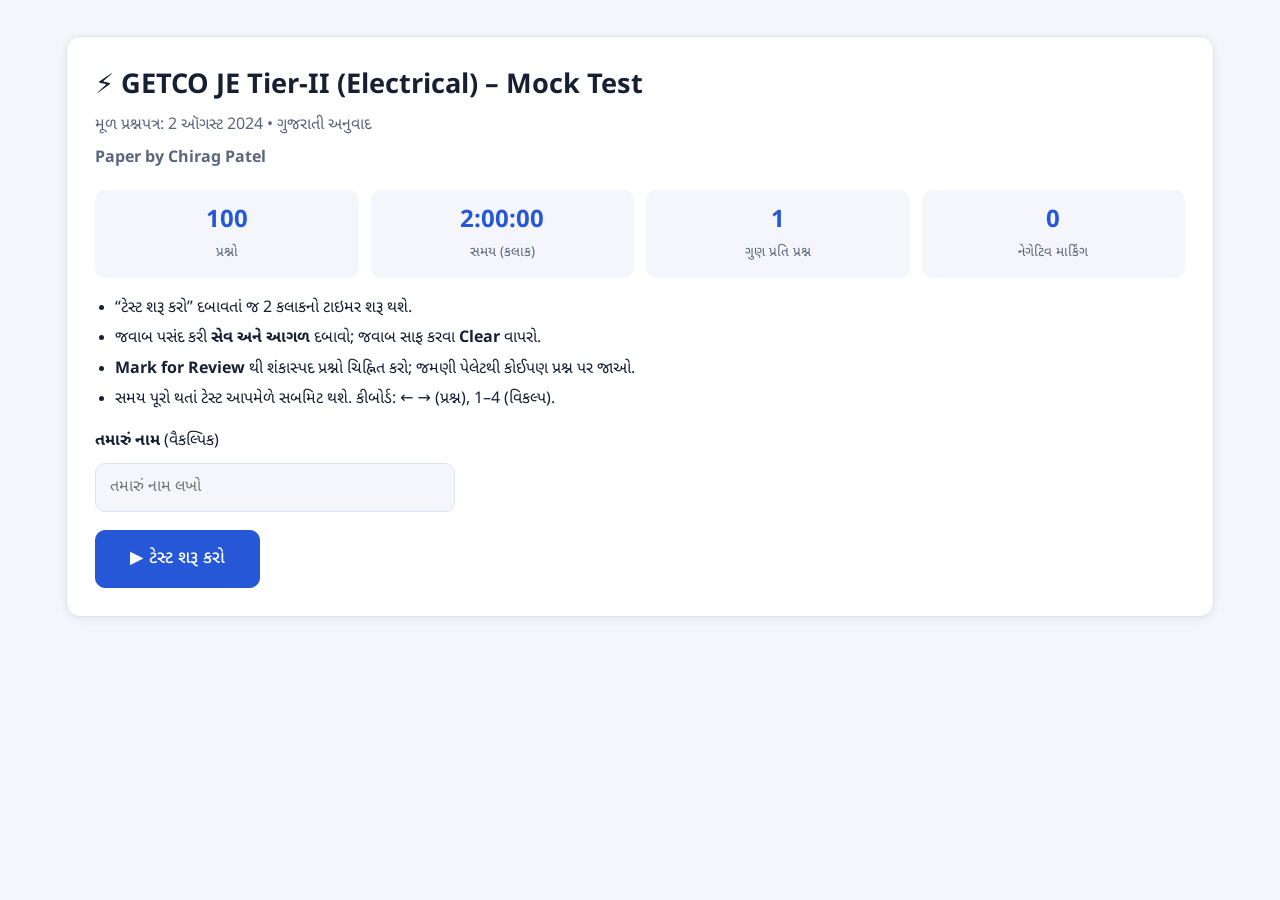
==== index.html @ 786a9b15 "Rename Index.html to index.html" ====
<!DOCTYPE html>
<html lang="gu"><head><meta charset="utf-8">
<meta name="viewport" content="width=device-width, initial-scale=1, viewport-fit=cover">
<title>GETCO JE Tier-II Electrical – Mock Test</title>
<link href="https://fonts.googleapis.com/css2?family=Noto+Sans+Gujarati:wght@400;500;700&display=swap" rel="stylesheet">
<style>
:root{color-scheme:light;--bg:#f4f6fb;--card:#fff;--tx:#172033;--mut:#5b667c;--bd:#dde3ef;--pri:#2557d6;--priT:#fff;--ok:#12805c;--okB:#dff5ec;--bad:#c62f3a;--badB:#fde6e8;--warn:#b26a00;--warnB:#fff1d6;--rev:#7c3aed;--revB:#efe6fd;--sh:0 2px 10px rgba(20,30,60,.07);box-sizing:border-box;padding-top:env(safe-area-inset-top,0px);padding-bottom:env(safe-area-inset-bottom,0px)}
*{box-sizing:border-box}html{scroll-padding-top:env(safe-area-inset-top,0px)}
body{margin:0;background:var(--bg);color:var(--tx);font-family:'Noto Sans Gujarati',system-ui,-apple-system,'Segoe UI',sans-serif;line-height:1.6}
button{font:inherit;cursor:pointer}
.hide{display:none!important}
.wrap{max-width:1180px;margin:0 auto;padding:16px}
.card{background:var(--card);border:1px solid var(--bd);border-radius:14px;box-shadow:var(--sh)}
.btn{border:1px solid var(--bd);background:var(--card);color:var(--tx);padding:10px 18px;border-radius:10px;font-weight:500;transition:.15s}
.btn:hover{border-color:var(--pri)}.btn:disabled{opacity:.45;cursor:not-allowed}
.btn.pri{background:var(--pri);color:var(--priT);border-color:var(--pri)}
.btn.rev{background:var(--revB);color:var(--rev);border-color:var(--rev)}
.btn.bad{color:var(--bad);border-color:var(--bad)}
.btn.big{padding:14px 34px;font-size:1.1rem}
/* start */
#start .card{padding:28px;margin-top:20px}
#start h1{margin:0 0 4px;font-size:1.7rem}.sub{color:var(--mut);margin:0 0 18px}
.stats{display:grid;grid-template-columns:repeat(auto-fit,minmax(130px,1fr));gap:12px;margin:18px 0}
.stat{background:var(--bg);border-radius:10px;padding:12px;text-align:center}.stat b{display:block;font-size:1.5rem;color:var(--pri)}.stat span{color:var(--mut);font-size:.85rem}
#start ul{padding-left:20px;color:var(--tx)}#start li{margin:5px 0}
input#nm{width:100%;max-width:360px;padding:11px 14px;border:1px solid var(--bd);border-radius:10px;background:var(--bg);color:var(--tx);font:inherit;margin:8px 0 18px}
/* test */
.top{position:sticky;top:env(safe-area-inset-top,0px);z-index:5;background:var(--card);border-bottom:1px solid var(--bd);display:flex;align-items:center;justify-content:space-between;gap:10px;padding:10px 16px;flex-wrap:wrap}
.top h2{margin:0;font-size:1rem}
.timer{font-variant-numeric:tabular-nums;font-weight:700;font-size:1.3rem;padding:6px 16px;border-radius:10px;background:var(--okB);color:var(--ok)}
.timer.low{background:var(--warnB);color:var(--warn)}.timer.crit{background:var(--badB);color:var(--bad);animation:bl 1s infinite}
@keyframes bl{50%{opacity:.55}}
.layout{display:grid;grid-template-columns:1fr 310px;gap:16px;margin-top:16px}
@media(max-width:860px){.layout{grid-template-columns:1fr}}
.q{padding:22px}.qh{display:flex;justify-content:space-between;color:var(--mut);font-size:.9rem;margin-bottom:10px}
.qt{font-size:1.15rem;font-weight:500;margin:0 0 16px;white-space:pre-line}
.opt{display:flex;gap:12px;align-items:flex-start;width:100%;text-align:left;padding:13px 14px;margin:9px 0;border:1.5px solid var(--bd);border-radius:11px;background:var(--card);color:var(--tx)}
.opt:hover{border-color:var(--pri)}
.opt .k{flex:none;width:30px;height:30px;border-radius:50%;border:1.5px solid var(--bd);display:grid;place-items:center;font-weight:700;font-size:.9rem}
.opt.sel{border-color:var(--pri);background:color-mix(in srgb,var(--pri) 10%,var(--card))}.opt.sel .k{background:var(--pri);color:var(--priT);border-color:var(--pri)}
.opt.ok{border-color:var(--ok);background:var(--okB)}.opt.ok .k{background:var(--ok);color:var(--priT);border-color:var(--ok)}
.opt.no{border-color:var(--bad);background:var(--badB)}.opt.no .k{background:var(--bad);color:var(--priT);border-color:var(--bad)}
.acts{display:flex;flex-wrap:wrap;gap:10px;margin-top:18px;padding-top:16px;border-top:1px solid var(--bd)}.acts .sp{flex:1}
.pal{padding:16px;align-self:start;position:sticky;top:calc(70px + env(safe-area-inset-top,0px))}
.pal h3{margin:0 0 10px;font-size:1rem}
.grid{display:grid;grid-template-columns:repeat(5,1fr);gap:7px}
.n{aspect-ratio:1;border:1.5px solid var(--bd);border-radius:9px;background:var(--card);color:var(--tx);font-weight:600;font-size:.9rem;padding:0}
.n.ans{background:var(--ok);color:var(--priT);border-color:var(--ok)}.n.seen{background:var(--badB);border-color:var(--bad);color:var(--bad)}
.n.mk{background:var(--rev);color:var(--priT);border-color:var(--rev)}.n.cur{outline:3px solid var(--pri);outline-offset:1px}
.n.c{background:var(--ok);color:var(--priT);border-color:var(--ok)}.n.w{background:var(--bad);color:var(--priT);border-color:var(--bad)}.n.s{background:var(--bg);color:var(--mut)}
.leg{display:flex;flex-wrap:wrap;gap:8px 14px;margin:14px 0;font-size:.8rem;color:var(--mut)}.leg i{display:inline-block;width:12px;height:12px;border-radius:3px;margin-right:5px;vertical-align:-1px;border:1.5px solid var(--bd)}
/* modal */
.ov{position:fixed;inset:0;background:rgba(5,10,25,.6);display:grid;place-items:center;z-index:20;padding:16px}
.md{padding:24px;max-width:440px;width:100%}.md h3{margin:0 0 8px}.md .r{display:flex;justify-content:flex-end;gap:10px;margin-top:18px}
.sum{display:grid;grid-template-columns:1fr 1fr;gap:6px 12px;margin:12px 0}.sum span{color:var(--mut)}
/* result */
.hero{padding:26px;display:flex;gap:28px;align-items:center;flex-wrap:wrap;margin-top:16px}
.ring{--p:0;width:150px;height:150px;border-radius:50%;background:conic-gradient(var(--ok) calc(var(--p)*1%),var(--bd) 0);display:grid;place-items:center}
.ring div{width:118px;height:118px;border-radius:50%;background:var(--card);display:grid;place-items:center;text-align:center;line-height:1.15}.ring b{font-size:2rem}.ring small{color:var(--mut)}
.kp{display:grid;grid-template-columns:repeat(auto-fit,minmax(120px,1fr));gap:12px;flex:1;min-width:260px}
.kp .stat b{color:var(--tx)}.kp .g b{color:var(--ok)}.kp .r b{color:var(--bad)}.kp .y b{color:var(--warn)}
.sec{padding:20px;margin-top:16px}.sec h3{margin:0 0 12px}
.bars{display:grid;gap:12px}.bar .l{display:flex;justify-content:space-between;font-size:.9rem;margin-bottom:4px}.tr{height:12px;border-radius:8px;background:var(--bd);overflow:hidden}.tr i{display:block;height:100%}
.tabs{display:flex;gap:8px;flex-wrap:wrap;margin-bottom:14px}.tabs .btn.on{background:var(--pri);color:var(--priT);border-color:var(--pri)}
.rq{padding:18px;margin-bottom:14px}.rq .qt{font-size:1.05rem}
.tag{display:inline-block;padding:2px 10px;border-radius:20px;font-size:.8rem;font-weight:600;margin-left:8px}.tag.c{background:var(--okB);color:var(--ok)}.tag.w{background:var(--badB);color:var(--bad)}.tag.s{background:var(--warnB);color:var(--warn)}
.note{background:var(--warnB);color:var(--warn);padding:10px 14px;border-radius:10px;font-size:.9rem;margin-top:8px}
.opt.static{cursor:default}
</style></head><body>

<section id="start" class="wrap"><div class="card">
<h1>⚡ GETCO JE Tier-II (Electrical) – Mock Test</h1>
<p class="sub">મૂળ પ્રશ્નપત્ર: 2 ઑગસ્ટ 2024 • ગુજરાતી અનુવાદ</p><p class="sub" style="margin-top:-10px"><b>Paper by Chirag Patel</b></p>
<div class="stats"><div class="stat"><b>100</b><span>પ્રશ્નો</span></div><div class="stat"><b>2:00:00</b><span>સમય (કલાક)</span></div><div class="stat"><b>1</b><span>ગુણ પ્રતિ પ્રશ્ન</span></div><div class="stat"><b>0</b><span>નેગેટિવ માર્કિંગ</span></div></div>
<ul>
<li>“ટેસ્ટ શરૂ કરો” દબાવતાં જ 2 કલાકનો ટાઇમર શરૂ થશે.</li>
<li>જવાબ પસંદ કરી <b>સેવ અને આગળ</b> દબાવો; જવાબ સાફ કરવા <b>Clear</b> વાપરો.</li>
<li><b>Mark for Review</b> થી શંકાસ્પદ પ્રશ્નો ચિહ્નિત કરો; જમણી પેલેટથી કોઈપણ પ્રશ્ન પર જાઓ.</li>
<li>સમય પૂરો થતાં ટેસ્ટ આપમેળે સબમિટ થશે. કીબોર્ડ: ← → (પ્રશ્ન), 1–4 (વિકલ્પ).</li>
</ul>
<label for="nm"><b>તમારું નામ</b> (વૈકલ્પિક)</label><br>
<input id="nm" placeholder="તમારું નામ લખો" maxlength="40"><br>
<button class="btn pri big" id="go">▶ ટેસ્ટ શરૂ કરો</button>
</div></section>

<section id="test" class="hide">
<div class="top"><h2>GETCO JE Tier-II Electrical <small style="color:var(--mut);font-weight:400">• Paper by Chirag Patel</small></h2><div class="timer" id="tm">02:00:00</div><button class="btn pri" id="sub">Submit Test</button></div>
<div class="wrap"><div class="layout">
<div class="card q" id="qc"></div>
<aside class="card pal"><h3>પ્રશ્ન પેલેટ</h3><div class="grid" id="pg"></div>
<div class="leg"><span><i style="background:var(--ok)"></i>જવાબ આપ્યો</span><span><i style="background:var(--badB);border-color:var(--bad)"></i>જવાબ નથી</span><span><i style="background:var(--rev)"></i>Review</span><span><i></i>ન જોયો</span></div>
<div class="sum" id="ps"></div></aside>
</div></div></section>

<section id="res" class="hide wrap"></section>
<div id="modal" class="ov hide"><div class="card md" id="mb"></div></div>

<script>
const Q=[{"q": "સિસ્ટમના ટ્રાન્સફર ફંક્શનના નિરૂપણમાં છેદનો બહુપદ શું દર્શાવે છે?", "o": ["સિસ્ટમનું ઇનપુટ", "સિસ્ટમનું આઉટપુટ", "સિસ્ટમનો આવર્તન અચળાંક", "સિસ્ટમનાં લાક્ષણિક ગુણધર્મો"]}, {"q": "મોટા વીજમથકો માટે અર્થ રેઝિસ્ટન્સની મહત્તમ માન્ય કિંમત કેટલી છે?", "o": ["8 Ω", "2 Ω", "0.5 Ω", "5 Ω"]}, {"q": "ACSR વાહકોમાં સ્ટીલના તાર સામાન્ય રીતે કેવી રીતે તૈયાર કરવામાં આવે છે?", "o": ["કાટ સામે રક્ષણ માટે ગેલ્વેનાઇઝ કરેલા", "વાહકતા માટે એલ્યુમિનિયમનું આવરણ ચડાવેલા", "વધુ સારા વિદ્યુત કાર્ય માટે ટિનનું આવરણ ચડાવેલા", "વધુ લવચીકતા માટે એનીયલ કરેલા"]}, {"q": "પાવર સિસ્ટમના સંદર્ભમાં TCRનું પૂરું નામ શું છે?", "o": ["ટ્રાન્સમિશન કરંટ રેગ્યુલેટર", "ટ્રાન્સમિશન કંટ્રોલ્ડ રેક્ટિફાયર", "થાયરિસ્ટર-કંટ્રોલ્ડ રિએક્ટર", "ટ્રાન્સફોર્મર કંટ્રોલ્ડ રેગ્યુલેટર"]}, {"q": "કયા પ્રકારના જનરેટરને ઉત્તેજન માટે અલગ વીજસ્રોતની જરૂર પડતી નથી અને જે પરિવર્તનશીલ ગતિએ કાર્ય કરે છે?", "o": ["અલગથી ઉત્તેજિત DC જનરેટર", "સ્લિપ-રિંગ ઇન્ડક્શન મોટર", "સિન્ક્રોનસ જનરેટર", "ઇન્ડક્શન જનરેટર"]}, {"q": "ગતિ નિયંત્રણની વોર્ડ-લિયોનાર્ડ પદ્ધતિ શા માટે વપરાય છે?", "o": ["સમગ્ર ગતિ-શ્રેણીમાં સૂક્ષ્મ ગતિ નિયંત્રણ મળે છે", "ઓછી ગતિએ રેગ્યુલેશન મળે છે", "સિસ્ટમનો ખર્ચ ઓછો છે", "સિસ્ટમની એકંદર કાર્યક્ષમતા ઊંચી છે"]}, {"q": "સિન્ક્રોનસ મશીનનું સ્વિંગ સમીકરણ:", "o": ["મશીનના રોટરની ગતિશીલતા વર્ણવે છે", "રેખીય બીજા ક્રમનું અવકલ સમીકરણ છે", "ઘર્ષણ અને વિન્ડેજ નુકસાનનું વિશ્લેષણ કરે છે", "સ્થિર-અવસ્થાની સ્થિરતા નક્કી કરે છે"]}, {"q": "ગેલ્વેનાઇઝિંગમાં ધાતુની સપાટી પર કઈ ધાતુનું આવરણ ચડાવવામાં આવે છે?", "o": ["એલ્યુમિનિયમ", "તાંબું", "જસત", "નિકલ"]}, {"q": "નીચેમાંથી પાવર સિસ્ટમનો શ્રેણી પ્રકારનો અસમતુલિત ફૉલ્ટ કયો છે?", "o": ["એક લાઇનથી અર્થ ફૉલ્ટ", "વાહક તૂટી જવાનો ફૉલ્ટ", "લાઇનથી લાઇન ફૉલ્ટ", "બે લાઇનથી અર્થ ફૉલ્ટ"]}, {"q": "1 MVAથી 5 MVA રેટિંગના જનરેટર માટે કયું રક્ષણ વપરાય છે?", "o": ["ફેઝ અસંતુલન", "સમય-ક્રમિત અર્થ ફૉલ્ટ રક્ષણ", "બેલેન્સ્ડ અર્થ ફૉલ્ટ રક્ષણ", "સમય-ક્રમિત ઓવરકરંટ રક્ષણ"]}, {"q": "SVC અને STATCOMની સરખામણીમાં કયું વિધાન સાચું છે?", "o": ["SVCની ડાયનામિક શ્રેણી મોટી હોય છે અને STATCOMનું ડાયનામિક વોલ્ટેજ નાનું હોય છે.", "STATCOM રિએક્ટન્સ પાછળના વોલ્ટેજ સ્રોતની જેમ કાર્ય કરે છે, જ્યારે SVC પરિવર્તનશીલ સસેપ્ટન્સની જેમ કાર્ય કરે છે.", "ટ્રાન્ઝિયન્ટ દરમિયાન SVCનો પ્રતિભાવ વધુ ઝડપી અને કામગીરી વધુ સારી હોય છે, જ્યારે STATCOMનો પ્રતિભાવ થોડો ધીમો હોય છે.", "STATCOM વધુ હાર્મોનિક્સ ઉત્પન્ન કરે છે અને SVC ઓછા હાર્મોનિક્સ ઉત્પન્ન કરે છે."]}, {"q": "કોઇલમાં પ્રેરિત EMFની દિશા શેની મદદથી શોધી શકાય?", "o": ["જમણા હાથના અંગૂઠાનો નિયમ", "ફેરાડેનો નિયમ", "ફ્લેમિંગનો ડાબા હાથનો નિયમ", "ફ્લેમિંગનો જમણા હાથનો નિયમ"]}, {"q": "બે કોઇલનું સ્વ-ઇન્ડક્ટન્સ L₁ અને L₂ હોય, તો તેમની વચ્ચેનું મ્યુચ્યુઅલ ઇન્ડક્ટન્સ M કયા સૂત્રથી મળે છે? અહીં k કપલિંગ ગુણાંક છે.", "o": ["M = √(L₁/L₂)", "M = k/√(L₁L₂)", "M = k√(L₁L₂)", "M = √(L₁L₂)"]}, {"q": "વિદ્યુત ઉપકરણનું અર્થિંગ શેને રોકવા માટે જરૂરી છે?", "o": ["હાર્મોનિક પ્રવાહ", "વોલ્ટેજની વધઘટ", "વીજ આંચકો", "ઓવરલોડિંગ"]}, {"q": "કેસ સ્ટડી: એક કૃષિ વ્યવસાયે પ્રતિકૂળ હવામાનથી પાક નિષ્ફળ જાય તો રક્ષણ મળે તે માટે વીમો લીધો. તેણે જોખમ ઘટાડવાની કઈ રીત અપનાવી?", "o": ["જોખમનું હસ્તાંતરણ", "જોખમનું શમન", "જોખમનું નિવારણ", "જોખમનો સ્વીકાર"]}, {"q": "ત્રણ-ફેઝ સિસ્ટમમાં ફેઝ ક્રમ કેવી રીતે ઊલટાવી શકાય?", "o": ["કોઈપણ બે લાઇનની અદલાબદલી કરીને", "ત્રણેય ફેઝની વોલ્ટેજ ધ્રુવતા ઊલટાવીને", "ફેઝ 1 અને 2ની વોલ્ટેજ ધ્રુવતા ઊલટાવીને", "ફેઝ 1ની વોલ્ટેજ ધ્રુવતા ઊલટાવીને"]}, {"q": "ટ્રાન્સફોર્મરના કોરમાં વપરાતા સ્ટીલમાં શું હોય છે?", "o": ["ઊંચું હિસ્ટેરિસિસ નુકસાન", "સિલિકોનનું ઓછું પ્રમાણ", "ઓછી રિટેન્ટિવિટી", "ઊંચી ચુંબકીય પારગમ્યતા"]}, {"q": "જોખમ-લાભ વિશ્લેષણ અંગે નીચેના વિધાનો વાંચો:\nI. સંભવિત લાભ અને સંભવિત જોખમ વચ્ચે સંતુલન સાધવાનો આ અભિગમ છે.\nII. લાભ જોખમ કરતાં વધારે હોય તો વધુ મૂલ્યાંકન વગર નિર્ણય આગળ વધારવો જોઈએ.\nIII. જોખમ અને લાભ બંનેનું મૂલ્યાંકન કરીને માહિતીસભર નિર્ણય લેવામાં મદદ કરે છે.\nIV. સંભવિત જોખમ મહત્તમ કરવામાં મદદ કરે છે.\nકયા વિધાનો સાચા છે?", "o": ["ફક્ત II અને III", "ફક્ત I અને III", "ફક્ત II અને IV", "ફક્ત I અને II"]}, {"q": "ભારતમાં અર્થિંગ માટે કયા રંગનો તાર વપરાય છે?", "o": ["લાલ", "વાદળી", "કાળો", "લીલો"]}, {"q": "સ્લેક બસમાં કયા ચલ નિર્ધારિત હોય છે?", "o": ["|V| અને δ", "P અને Q", "|V| અને P", "Q અને δ"]}, {"q": "50 kW, 400 Vનો ત્રણ-ફેઝ સિન્ક્રોનસ મોટર 90% કાર્યક્ષમતા સાથે પૂર્ણ લોડ પર ચાલે છે. ફિલ્ડ કરંટ ગોઠવીને તેનો પાવર ફેક્ટર 0.8 લીડિંગ કરવામાં આવે તો આર્મેચર કરંટનો અંદાજ કેટલો છે?", "o": ["138 A", "58 A", "100 A", "80 A"]}, {"q": "બંડલ્ડ કન્ડક્ટર વાપરતી વખતે ક્રિટિકલ કોરોના વોલ્ટેજને નીચેના પૈકી કયો પરિબળ અસર કરતો નથી?", "o": ["વાહકો વચ્ચેનું અંતર", "લાઇનની લંબાઈ", "જૂથો વચ્ચેનું અંતર", "જૂથમાં વાહકોની સંખ્યા"]}, {"q": "માટીમાં મીઠાની હાજરીથી તેની રેઝિસ્ટિવિટી પર શું અસર થાય છે?", "o": ["મીઠાનું પ્રમાણ વધે તેમ રેઝિસ્ટિવિટી અનંત થાય છે", "મીઠાનું પ્રમાણ વધે તેમ રેઝિસ્ટિવિટી ઘટે છે", "મીઠાનું પ્રમાણ વધે તેમ રેઝિસ્ટિવિટી વધે છે", "મીઠાનું પ્રમાણ વધે તેમ રેઝિસ્ટિવિટી અચળ રહે છે"]}, {"q": "કેપેસિટર બેંકનું મુખ્ય કાર્ય શું છે?", "o": ["રિએક્ટિવ પાવર શોષવું", "રિયલ પાવર ઉત્પન્ન કરવો", "સિસ્ટમની આવર્તનતા નિયંત્રિત કરવી", "એક્ટિવ પાવર શોષવો"]}, {"q": "નીચેમાંથી સિન્ક્રોનસ મોટર શરૂ કરવા માટે કઈ પદ્ધતિ વપરાતી નથી?", "o": ["DC સ્રોતથી", "ડેમ્પર વાઇન્ડિંગ વડે", "રિઓસ્ટેટ વડે", "પોની મોટર વડે ### પ્રશ્ન 26–50"]}, {"q": "લાઇન દ્વારા પહોંચાડાતો લેગિંગ રિએક્ટિવ પાવર ______ના પ્રમાણમાં હોય છે અને ______થી સ્વતંત્ર હોય છે.", "o": ["δ; લાઇન વોલ્ટેજ ડ્રોપ", "રિએક્ટન્સ; પાવર એંગલ", "લાઇન વોલ્ટેજ ડ્રોપ; δ", "sin δ; વોલ્ટેજ"]}, {"q": "પાવર સિસ્ટમમાં પાવર ફેક્ટર સુધારવાનું મહત્ત્વ શું છે?", "o": ["પાવર સિસ્ટમમાં ટ્રાન્ઝિયન્ટ સર્જવામાં મદદ કરે છે.", "કુલ વીજ ઉત્પાદન ક્ષમતા ઘટાડે છે.", "ટ્રાન્સમિશન લાઇનનો ખર્ચ વધારવામાં મદદ કરે છે.", "જનરેટર અને ટ્રાન્સમિશન ઉપકરણો પરનો રિએક્ટિવ પાવરનો ભાર ઘટાડે છે."]}, {"q": "આપેલા પરિપથમાં કરંટ Iનું મૂલ્ય શોધો. આકૃતિમાં 8 Vનો સ્રોત અને 2 Ω તથા 6 Ωના રેઝિસ્ટર એક જ શ્રેણી લૂપમાં છે; ઉપરની શાખામાં કરંટની દિશા જમણી તરફ દર્શાવેલી છે.", "o": ["6 A", "1 A", "2 A", "8 A"]}, {"q": "નીચેમાંથી કયું ત્રણ-ફેઝ ટ્રાન્સફોર્મર જોડાણ માન્ય નથી?", "o": ["Dd1", "Yy0", "Yd11", "Dz6"]}, {"q": "કોઈ રાશિનું પર-યુનિટ (p.u.) મૂલ્ય કેવી રીતે વ્યાખ્યાયિત થાય છે?", "o": ["કોઈપણ એકમમાં વાસ્તવિક મૂલ્ય / કોઈપણ એકમમાં આધાર મૂલ્ય", "કોઈપણ એકમમાં આધાર મૂલ્ય / કોઈપણ એકમમાં વાસ્તવિક મૂલ્ય", "કોઈપણ એકમમાં વાસ્તવિક મૂલ્ય / એ જ એકમમાં આધાર મૂલ્ય", "કોઈપણ એકમમાં આધાર મૂલ્ય / એ જ એકમમાં વાસ્તવિક મૂલ્ય"]}, {"q": "સાઇનસોઇડલ AC પરિપથમાં મહત્તમ કરંટ 10 A છે. 45° પર તત્કાલીન કરંટ કેટલો થશે?", "o": ["10 A", "7.07 A", "શૂન્ય", "5 A"]}, {"q": "અર્થ રેઝિસ્ટન્સ કયા સાધનથી માપી શકાય?", "o": ["LCR મીટર", "એમીટર", "વોલ્ટમીટર", "અર્થ ટેસ્ટર"]}, {"q": "ઇન્ટ્રિન્સિક સેમિકન્ડક્ટરમાં શેની સાંદ્રતા સમાન હોય છે?", "o": ["ઇલેક્ટ્રોન અને ડોનર અશુદ્ધિઓ", "ઇલેક્ટ્રોન અને હોલ", "ઇલેક્ટ્રોન અને એક્સેપ્ટર અશુદ્ધિઓ", "બહુમતી અને લઘુમતી વાહકો"]}, {"q": "પવન વીજમથકો અંગે નીચેના વિધાનો વાંચો:\nI. પવન વીજમથકો ફક્ત પવનની વધુ ઝડપ હોય ત્યારે જ વીજળી પેદા કરી શકે છે.\nII. પવન વીજમથકો જમીન પર તેમજ સમુદ્રમાં સ્થાપી શકાય છે.\nIII. પવન વીજમથકનો ક્ષમતા ગુણાંક વાસ્તવિક ઉત્પાદનને મહત્તમ સંભવિત ઉત્પાદનથી ભાગીને ગણાય છે.\nIV. ચક્રવાત અને ટોર્નેડો જેવી આત્યંતિક હવામાન ઘટનાઓથી પવન વીજમથકોને નુકસાન થવાની સંભાવના ખૂબ વધારે હોય છે.\nકયા વિધાનો સાચા છે?", "o": ["ફક્ત I અને III", "ફક્ત I અને II", "ફક્ત II અને III", "ફક્ત II અને IV"]}, {"q": "જોખમ મૂલ્યાંકનની પ્રક્રિયામાં સામાન્ય પગલું કયું નથી?", "o": ["જોખમનું વિશ્લેષણ", "જોખમનું શમન", "જોખમનું નિવારણ", "જોખમની ઓળખ"]}, {"q": "EHVAC લાઇનમાં શ્રેણી કમ્પેન્સેશન શા માટે અપનાવવામાં આવે છે?", "o": ["કોરોના નુકસાન ઘટાડવા", "ઇમ્પીડન્સ વધારવા", "સ્થિરતા સુધારવા", "પાવર ફેક્ટર સુધારવા"]}, {"q": "વાહક પદાર્થોના સંદર્ભમાં AAACનું પૂરું નામ શું છે?", "o": ["ઓલ એલ્યુમિનિયમ એલોય કન્ડક્ટર", "એલ્યુમિનિયમ એલોય એનીયલ્ડ કન્ડક્ટર", "એડવાન્સ્ડ એલ્યુમિનિયમ એલોય કોમ્પોઝિટ", "એલ્યુમિનિયમ એલોય એન્ટિકોરોસિવ કેબલ"]}, {"q": "720 rpm પર ચાલતા 10-પોલ અલ્ટરનેટરની આવર્તનતા કેટલી હશે?", "o": ["60 Hz", "72 Hz", "120 Hz", "50 Hz"]}, {"q": "ટાઇપ-2 અસ્થિર સિસ્ટમમાં સલામતીનું માર્જિન વધારવા કયો કમ્પેન્સેટર યોગ્ય છે?", "o": ["લીડ કમ્પેન્સેટર", "લેગ કમ્પેન્સેટર", "લેગ-લીડ કમ્પેન્સેટર", "ઝીરો કમ્પેન્સેટર"]}, {"q": "અર્થ વાયર શેમાંથી બને છે?", "o": ["તાંબું", "એલ્યુમિનિયમ", "ગેલ્વેનાઇઝ્ડ સ્ટ્રેન્ડેડ સ્ટીલ", "લોખંડ"]}, {"q": "સ્ટેટ સમીકરણ ẋ(t) = Ax(t) + Bu(t)માં મેટ્રિક્સ A શું દર્શાવે છે?", "o": ["આઉટપુટ પર સ્ટેટ ચલની અસર", "સ્ટેટ ચલ પર ઇનપુટની અસર", "સ્ટેટ ચલના ગુણાંકો", "ઇનપુટ ચલના ગુણાંકો"]}, {"q": "નીચેમાંથી કઈ ક્રિયા જોખમ ઘટાડવામાં મદદ કરતી નથી?", "o": ["સંભવિત જોખમી પરિસ્થિતિઓની અવગણના કરવી", "સલામતીના નિયમો અમલમાં મૂકવા", "રોકાણમાં વૈવિધ્ય લાવવું", "નિયમિત તપાસ કરવી"]}, {"q": "નિકલ-આયર્ન સેલમાં મુખ્યત્વે કયો ઇલેક્ટ્રોલાઇટ વપરાય છે?", "o": ["કોસ્ટિક પોટાશ (KOH)", "લિથિયમ કાર્બોનેટ (Li₂CO₃)", "સલ્ફ્યુરિક એસિડ (H₂SO₄)", "કોસ્ટિક સોડા (NaOH)"]}, {"q": "બાઇમેટલનું મુખ્ય લક્ષણ શું છે?", "o": ["ઓછી ઉષ્મા વાહકતા", "કાટ સામે પ્રતિકાર કરવાની ક્ષમતા", "ઊંચી વિદ્યુત વાહકતા", "બે ધાતુઓના ઉષ્મીય વિસ્તરણ ગુણાંકોમાં તફાવત"]}, {"q": "ડાયામેગ્નેટિક પદાર્થો શું દર્શાવે છે?", "o": ["ચુંબકીય ક્ષેત્ર તરફ પ્રબળ આકર્ષણ", "કોઈ ચુંબકીય ગુણધર્મ નહીં", "ચુંબકીય ક્ષેત્રથી નબળું અપાકર્ષણ", "ચુંબકીય ક્ષેત્ર તરફ નબળું આકર્ષણ"]}, {"q": "AC વોલ્ટેજ કેવી રીતે ઉત્પન્ન કરી શકાય?", "o": ["સમાન ચુંબકીય ક્ષેત્રમાં કોઇલને અચળ કોણીય વેગે ફેરવીને", "ફરતી કોઇલની અંદર ચુંબકીય ક્ષેત્રને અચળ કોણીય વેગે ફેરવીને", "સ્થિર કોઇલની અંદર ચુંબકીય ક્ષેત્રને અચળ કોણીય વેગે ફેરવીને", "સમાન ચુંબકીય ક્ષેત્રમાં કોઇલને બદલાતા કોણીય વેગે ફેરવીને"]}, {"q": "અર્થ ટ્રાન્સફોર્મર શેના માટે વપરાય છે?", "o": ["ટ્રાન્સફોર્મરમાં હાર્મોનિક્સ દબાવવા", "કૃત્રિમ ન્યુટ્રલ અર્થિંગ પૂરું પાડવા", "વોલ્ટેજ માપવા", "સિસ્ટમની સ્થિરતા સુધારવા"]}, {"q": "પર-યુનિટ ઇમ્પીડન્સનું સૂત્ર કયું છે? અહીં Z(Ω) વાસ્તવિક ઇમ્પીડન્સ, (VA)ᴮ આધાર પાવર અને Vᴮ આધાર વોલ્ટેજ છે.", "o": ["Z(p.u.) = Z(Ω) × (VA)ᴮ / Vᴮ", "Z(p.u.) = Z(Ω) × (kVA)ᴮ / Vᴮ", "Z(p.u.) = Z(Ω) × Vᴮ / (VA)ᴮ", "Z(p.u.) = Z(Ω) × (VA)ᴮ / (Vᴮ)²"]}, {"q": "બે-વાઇન્ડિંગ ટ્રાન્સફોર્મર મહત્તમ કાર્યક્ષમતા ક્યારે આપે છે?", "o": ["વિન્ડેજ નુકસાન શૂન્ય હોય ત્યારે", "વોલ્ટેજ રેગ્યુલેશન ન્યૂનતમ હોય ત્યારે", "કોપર લોસ શૂન્ય હોય ત્યારે", "કોપર લોસ આયર્ન લોસ જેટલો હોય ત્યારે"]}, {"q": "બે અલ્ટરનેટર સમાંતરમાં ચલાવવા માટે નીચેમાંથી કઈ શરત જરૂરી નથી?", "o": ["બંને અલ્ટરનેટરનું kVA રેટિંગ સમાન હોવું જોઈએ.", "બંનેના પ્રાઇમ મૂવરની ગતિ-લોડ લાક્ષણિકતાઓ સમાન હોવી જોઈએ.", "બંનેનું આઉટપુટ વોલ્ટેજ રેટિંગ સમાન હોવું જોઈએ.", "બંને મશીનની રેટેડ ગતિ એવી હોવી જોઈએ કે આવર્તનતા સમાન મળે. ### પ્રશ્ન 51–75"]}, {"q": "ઇન્ડક્શન મશીન જનરેટર તરીકે ક્યારે કાર્ય કરી શકે?", "o": ["s = 0", "s = 1", "s = 2", "s = −1"]}, {"q": "DC મોટરમાં સ્ટાર્ટરનું કાર્ય શું છે?", "o": ["વોલ્ટેજ પ્રોફાઇલ સુધારવી", "મોટરનો એકંદર રેઝિસ્ટન્સ ઘટાડવો", "કાર્યરત ગતિ મર્યાદિત કરવી", "શરૂ કરતી વખતે આર્મેચર પરિપથનો કરંટ મર્યાદિત કરવો"]}, {"q": "ટ્રાન્સમિશન લાઇનોનું ટ્રાન્સપોઝિશન શા માટે કરવામાં આવે છે?", "o": ["કેપેસિટન્સ ઘટાડવા", "ઇન્ડક્ટન્સ ઘટાડવા", "નજીકની સંચાર લાઇનોમાં દખલ ઘટાડવા", "ટ્રાન્સમિશન નુકસાન ઘટાડવા"]}, {"q": "પાવર સિસ્ટમમાં ટ્રાન્ઝિયન્ટ સ્થિરતા શું છે?", "o": ["વિક્ષેપ પછી સિસ્ટમ નવી સ્થિતિએ પહોંચી શકે તેવી ક્ષમતા", "નાના વિક્ષેપો હેઠળ સ્થિર-અવસ્થાનું કાર્ય જાળવી શકે તેવી ક્ષમતા", "સમાન સમયાંતરે સ્થિર-અવસ્થાનું કાર્ય જાળવી શકે તેવી ક્ષમતા", "અચાનક ફેરફાર સહન કરીને સ્થિર-અવસ્થાના કાર્ય પર પાછી ફરી શકે તેવી ક્ષમતા"]}, {"q": "વિદ્યુત સિસ્ટમમાં ફૉલ્ટ લેવલનો અર્થ શું છે?", "o": ["તે બિંદુએ શોર્ટ-સર્કિટ ફૉલ્ટ થાય ત્યારે વહેતો મહત્તમ કરંટ", "તે બિંદુએ શોર્ટ-સર્કિટ ફૉલ્ટ થાય ત્યારે વહેતો ન્યૂનતમ કરંટ", "ફૉલ્ટ પાવર ફેક્ટર", "ફૉલ્ટ બિંદુએ શોર્ટ-સર્કિટ વોલ્ટેજ"]}, {"q": "વાહક પદાર્થોના પ્રકારો અંગે નીચેના વિધાનો વાંચો:\nI. સેમિકન્ડક્ટરમાં બેન્ડ ગેપ તેની વિદ્યુત વાહકતા નક્કી કરવામાં મહત્વનો ભાગ ભજવે છે.\nII. સુપરકન્ડક્ટર અનંત વિદ્યુત રેઝિસ્ટન્સ દર્શાવે છે અને ઊંચા રેઝિસ્ટન્સની જરૂર હોય ત્યાં વ્યાપક વપરાય છે.\nIII. વાહક પદાર્થોનું વર્ગીકરણ મુખ્યત્વે ઉષ્મા વાહકતા અને યાંત્રિક મજબૂતાઈ જેવા પરિબળોથી નક્કી થાય છે.\nIV. ચોક્કસ પરિસ્થિતિમાં સુપરકન્ડક્ટર શૂન્ય વિદ્યુત રેઝિસ્ટન્સ અને સંપૂર્ણ ડાયામેગ્નેટિઝમ દર્શાવે છે.\nકયા વિધાનો સાચા છે?", "o": ["ફક્ત I અને III", "ફક્ત I અને II", "ફક્ત II અને IV", "ફક્ત I અને IV"]}, {"q": "અલ્ટરનેટરના વોલ્ટેજ રેગ્યુલેશનની ગણતરી માટે પોટિયર પદ્ધતિ શેના પર આધારિત છે?", "o": ["લીકેજ ફ્લક્સ અને આર્મેચર રિએક્શન ફ્લક્સને કારણે થતાં રિએક્ટન્સનું વિભાજન", "કુલ સિન્ક્રોનસ રિએક્ટન્સ", "આર્મેચર લીકેજ ફ્લક્સને કારણે થતું રિએક્ટન્સ", "આર્મેચર રિએક્શનની અસરને કારણે થતું રિએક્ટન્સ"]}, {"q": "બાયોમાસ આધારિત વીજમથકમાં ગેસિફિકેશન વાપરવાનો મુખ્ય લાભ શું છે?", "o": ["ગ્રીનહાઉસ ગેસનું ઓછું ઉત્સર્જન", "ઓછો પ્રારંભિક મૂડી ખર્ચ", "બાયોમાસ ફીડસ્ટોકની ઉપલબ્ધતા પર ઓછી નિર્ભરતા", "ઊર્જા રૂપાંતરમાં વધુ કાર્યક્ષમતા"]}, {"q": "વીજ ઉત્પાદન માટે બાયોમાસને દહનશીલ વાયુઓમાં કઈ પ્રક્રિયા ફેરવે છે?", "o": ["પાયરોલિસિસ", "ફર્મેન્ટેશન", "ગેસિફિકેશન", "કમ્બશન"]}, {"q": "ટાઇપરાઇટરમાં નીચેમાંથી કઈ મોટર વપરાય છે?", "o": ["રિપલ્શન મોટર", "સર્વો મોટર", "સ્ટેપર મોટર", "યુનિવર્સલ મોટર"]}, {"q": "કેપેસિટર-સ્ટાર્ટ ઇન્ડક્શન મોટરનું કેપેસિટર શોર્ટ-સર્કિટ થઈ જાય તો મોટર શું કરશે?", "o": ["શરૂ થશે અને ગુંજન અવાજ કરશે", "બળી જશે", "શરૂ નહીં થાય", "સામાન્ય રીતે શરૂ થશે"]}, {"q": "પાવર સિસ્ટમમાં વોલ્ટેજ અને રિએક્ટિવ પાવર નિયંત્રિત કરવા કયું ઉપકરણ વપરાય છે?", "o": ["સ્ટેટિક VAR કમ્પેન્સેટર (SVC)", "વેવ ટ્રેપ", "સર્કિટ બ્રેકર", "ટ્રાન્સફોર્મર ટેપ ચેન્જર"]}, {"q": "સ્ટેટ-સ્પેસ મોડેલનો ક્રમ શું હોય છે?", "o": ["સિસ્ટમમાં આઉટપુટ ચલની સંખ્યા", "સિસ્ટમ પરના બાહ્ય વિક્ષેપોની સંખ્યા", "સિસ્ટમમાં ઇનપુટ ચલની સંખ્યા", "સિસ્ટમમાં સ્ટેટ ચલની સંખ્યા"]}, {"q": "બાયોમાસ આધારિત વીજમથકો અંગે નીચેના વિધાનો વાંચો:\nI. બાયોડીઝલ બનાવવા માટે એનારોબિક ડાઇજેસ્ટન સામાન્ય રીતે વપરાય છે.\nII. બાયોમાસ વીજમથકોનો મુખ્ય લાભ કાર્બન ઉત્સર્જનમાં તેમનું યોગદાન છે.\nIII. કૃષિ અવશેષ અને જૈવિક કચરાનો ઉપયોગ કરીને તેઓ કચરા વ્યવસ્થાપનમાં ફાળો આપે છે.\nIV. કાર્બન ન્યુટ્રાલિટી તેમનો એક પર્યાવરણીય લાભ છે.\nકયા વિધાનો સાચા છે?", "o": ["ફક્ત II અને III", "ફક્ત I અને IV", "ફક્ત III અને IV", "ફક્ત I અને II"]}, {"q": "મોટી સિસ્ટમ માટે કઈ લોડ-ફ્લો પદ્ધતિ ઝડપી અને વધુ ચોક્કસ છે?", "o": ["ડીકપલ્ડ લોડ ફ્લો", "ગાઉસ-સાઇડલ પદ્ધતિ", "ન્યૂટન-રાફસન પદ્ધતિ", "ફાસ્ટ ડીકપલ્ડ લોડ ફ્લો"]}, {"q": "ત્રણ-ફેઝ પરિપથ દ્વારા પૂરો પાડવામાં આવતો પાવર કયા સૂત્રથી મળે છે? અહીં L લાઇન રાશિ અને ph ફેઝ રાશિ દર્શાવે છે.", "o": ["P = 3VᴸIᴸ cos φ", "P = √3 VᵖʰIᵖʰ cos φ", "P = 3VᵖʰIᵖʰ cos φ", "P = √3 VᴸIᴸ cos φ"]}, {"q": "નીચેની કઈ DC લિંક માત્ર ગ્રાઉન્ડ રિટર્નનો ઉપયોગ કરે છે?", "o": ["ટ્રાઇપોલર લિંક", "બાઇપોલર લિંક", "મોનોપોલર લિંક", "હોમોપોલર લિંક"]}, {"q": "પ્રથમ ક્રમની સિસ્ટમને યુનિટ સ્ટેપ ઇનપુટ આપતાં કેવો પ્રતિભાવ મળે છે?", "o": ["અન્ડરડેમ્પ્ડ", "ઘાતાંકીય વધારો", "દોલનકારી", "ઓવરડેમ્પ્ડ"]}, {"q": "ટ્રાન્સમિશન લાઇન પર આર્કિંગ રોકવા માટે શું જોડવામાં આવે છે?", "o": ["લાઇનમાં ઇન્ડક્ટર", "લાઇનમાં કેપેસિટર", "ન્યુટ્રલમાં ઇન્ડક્ટર", "ન્યુટ્રલમાં રેઝિસ્ટર"]}, {"q": "બજારમાં ઉપલબ્ધ ફોટોવોલ્ટેઇક સેલમાં કરંટ ડેન્સિટીની સામાન્ય શ્રેણી કેટલી છે?", "o": ["1થી 10 A/m²", "10થી 100 A/m²", "100થી 1000 A/m²", "0.1થી 1 A/m²"]}, {"q": "કોઇલમાં પ્રેરિત EMFનું પરિમાણ શેના પર આધારિત છે?", "o": ["ફ્લક્સ લિન્કેજના ફેરફારના દરના વ્યસ્ત પ્રમાણમાં", "કોઇલમાં ઉત્પન્ન ફ્લક્સના સીધા પ્રમાણમાં", "ફ્લક્સ લિન્કેજના ફેરફારના દરના સીધા પ્રમાણમાં", "કોઇલના વળાંકોની સંખ્યાના વ્યસ્ત પ્રમાણમાં"]}, {"q": "પાવર સિસ્ટમમાં SVCની સરખામણીમાં STATCOMનો મુખ્ય લાભ કયો છે?", "o": ["ઓછી ડાયનામિક વોલ્ટેજ શ્રેણી", "ઓછો ખર્ચ", "ટ્રાન્સમિશન સિસ્ટમના હાર્મોનિક રેઝોનન્સ પ્રત્યે સંવેદનશીલતા", "ઝડપી પ્રતિભાવ સમય"]}, {"q": "રાઉથ-હર્વિટ્ઝ સ્થિરતા માપદંડ અંગે કયું વિધાન સાચું છે?", "o": ["તે ફક્ત ચોથા ક્રમ સુધીના ટ્રાન્સફર ફંક્શનને લાગુ પડે છે.", "તે કોઈપણ ક્રમની સિસ્ટમને લાગુ પડે છે.", "તે ફક્ત આવર્તન ક્ષેત્રના વિશ્લેષણ માટે વપરાય છે.", "તે ફક્ત અરેખીય સમય-અપરિવર્તિત સિસ્ટમને લાગુ પડે છે."]}, {"q": "નીચેમાંથી ઇન્સ્યુલેટિંગ પદાર્થનો ગુણધર્મ કયો નથી?", "o": ["ઊંચી ડાયઇલેક્ટ્રિક મજબૂતાઈ", "બ્રેકડાઉન સામે ઊંચો પ્રતિકાર", "ઓછી વિદ્યુત વાહકતા", "ઊંચી ઉષ્મા વાહકતા"]}, {"q": "બ્લોક ડાયાગ્રામમાં G(s) લખેલો બ્લોક સામાન્ય રીતે શું દર્શાવે છે?", "o": ["ગેઇન ઘટકો", "પોલ ઘટકો", "ઝીરો ઘટકો", "ટ્રાન્સફર ફંક્શન ### પ્રશ્ન 76–100"]}, {"q": "ટ્રિકલ ચાર્જિંગ મુખ્યત્વે શેના માટે વપરાય છે?", "o": ["બેટરીને સંપૂર્ણ ચાર્જ સ્થિતિમાં જાળવવા", "જૂની બેટરીને ફરી સક્રિય કરવા", "ખૂબ ડિસ્ચાર્જ થયેલી બેટરીને ધીમે ચાર્જ કરવા", "બેટરીને ઝડપથી ચાર્જ કરવા"]}, {"q": "TCR સિસ્ટમની કામગીરી અને અસરકારકતા નક્કી કરવા કયો પરિમાણ મહત્વનો છે?", "o": ["રિએક્ટર ઇમ્પીડન્સ", "થાયરિસ્ટર ફાયરિંગ એંગલ", "કરંટનું પરિમાણ", "વોલ્ટેજનું પરિમાણ"]}, {"q": "કયો કંટ્રોલર સિસ્ટમની સ્થિર-અવસ્થા ભૂલ ઘટાડવા માટે જાણીતો છે?", "o": ["ઇન્ટિગ્રલ કંટ્રોલર", "લીડ-લેગ કમ્પેન્સેટર", "પ્રોપોર્શનલ કંટ્રોલર", "ડેરિવેટિવ કંટ્રોલર"]}, {"q": "જળવિદ્યુત મથકમાં પાણીના પ્રવાહ કે લોડમાં અચાનક ફેરફાર થાય ત્યારે સર્જ ટૅન્કની ભૂમિકા શું છે?", "o": ["ટર્બાઇનમાં જતું પાણી નિયંત્રિત કરે છે", "વધારાનું પાણી નદીમાં છોડે છે", "ઉત્પન્ન વીજળીનું વોલ્ટેજ નિયંત્રિત કરે છે", "દબાણના આઘાતને શોષીને ટર્બાઇનને નુકસાનથી બચાવે છે"]}, {"q": "કઈ નિયંત્રણ સિસ્ટમ વિક્ષેપો અને અનિશ્ચિતતાઓથી વધુ પ્રભાવિત થાય છે?", "o": ["ક્લોઝ્ડ-લૂપ નિયંત્રણ સિસ્ટમ", "ઓપન-લૂપ નિયંત્રણ સિસ્ટમ", "ફીડફોરવર્ડ નિયંત્રણ સિસ્ટમ", "એડેપ્ટિવ નિયંત્રણ સિસ્ટમ"]}, {"q": "ELCBનું પૂરું નામ શું છે?", "o": ["અર્થ લાઇન સર્કિટ બ્રેકર", "અર્થ લાઇન કરંટ બ્રેકર", "અર્થ લીકેજ સર્કિટ બ્રેકર", "અર્થ લીકેજ કરંટ બ્રેકર"]}, {"q": "નીચેમાંથી કયા પદાર્થની ચુંબકીય પારગમ્યતા સૌથી વધુ હોય છે?", "o": ["અચુંબકીય પદાર્થ", "ડાયામેગ્નેટિક પદાર્થ", "ફેરોમેગ્નેટિક પદાર્થ", "પેરામેગ્નેટિક પદાર્થ"]}, {"q": "પાવર ફેક્ટર સુધારવા માટે સિન્ક્રોનસ મોટર કઈ ઉત્તેજન સ્થિતિમાં વપરાય છે?", "o": ["ઉત્તેજન વગર", "ઓછા ઉત્તેજન પર", "સામાન્ય ઉત્તેજન પર", "વધારે ઉત્તેજન પર"]}, {"q": "નીચેમાંથી કયો સંબંધ સાચો છે? અહીં s સ્લિપ છે.", "o": ["રોટર કોપર લોસ / રોટર ઇનપુટ = 1/s", "રોટર ગ્રોસ આઉટપુટ / રોટર ઇનપુટ = s", "રોટર કોપર લોસ / રોટર ઇનપુટ = s", "રોટર કોપર લોસ / રોટર ગ્રોસ આઉટપુટ = 1 − s"]}, {"q": "સિસ્ટમના ફ્રીક્વન્સી રિસ્પોન્સનાં લક્ષણો સામાન્ય રીતે કયા આલેખથી દર્શાવવામાં આવે છે?", "o": ["ટાઇમ રિસ્પોન્સ પ્લોટ", "રૂટ લોકસ પ્લોટ", "બોડે પ્લોટ", "ટ્રાન્ઝિયન્ટ રિસ્પોન્સ પ્લોટ"]}, {"q": "FDA (ફ્રીક્વન્સી ડોમેન વિશ્લેષણ)માં ટ્રાન્સફર ફંક્શન શું દર્શાવવા માટે વપરાય છે?", "o": ["સિસ્ટમનો ફીડબેક લૂપ", "સિસ્ટમના સ્ટેટ ચલ", "સમય ક્ષેત્રમાં ઇનપુટ-આઉટપુટ સંબંધ", "આવર્તન ક્ષેત્રમાં ઇનપુટ-આઉટપુટ સંબંધ"]}, {"q": "SVC અને STATCOMના કાર્ય અંગે નીચેમાંથી કયું વિધાન સાચું છે?", "o": ["બંને ટ્રાન્સમિશન લાઇન સાથે શ્રેણીમાં રિએક્ટિવ પાવર ઇન્જેક્ટ કરે છે.", "SVC ટ્રાન્સમિશન લાઇન સાથે શન્ટમાં, જ્યારે STATCOM શ્રેણીમાં રિએક્ટિવ પાવર ઇન્જેક્ટ કરે છે.", "SVC લાઇન સાથે શ્રેણી અને શન્ટ બંને રીતે, જ્યારે STATCOM શ્રેણીમાં રિએક્ટિવ પાવર ઇન્જેક્ટ કરે છે.", "SVC લાઇન સાથે શ્રેણીમાં, જ્યારે STATCOM શન્ટમાં રિએક્ટિવ પાવર ઇન્જેક્ટ કરે છે."]}, {"q": "નીચેમાંથી વોલ્ટેજ નિયંત્રણની પદ્ધતિ કઈ નથી?", "o": ["શન્ટ કેપેસિટર", "વોલ્ટેજ રેગ્યુલેશન", "શ્રેણી કેપેસિટર", "ટેપ-ચેન્જિંગ ટ્રાન્સફોર્મર"]}, {"q": "ડાયઇલેક્ટ્રિક પદાર્થની પરમિટિવિટી તેની કઈ ક્ષમતા નક્કી કરે છે?", "o": ["વિદ્યુતચુંબકીય વિકિરણ છોડવાની", "વિદ્યુત ચાર્જ સંગ્રહવાની", "વીજળી વહન કરવાની", "ચુંબકીય ક્ષેત્ર ઉત્પન્ન કરવાની"]}, {"q": "વીજમથકનો પેનલ્ટી ફેક્ટર એક હોય તો ઇન્ક્રિમેન્ટલ ટ્રાન્સમિશન લોસ કેટલો હોય છે?", "o": ["1", "શૂન્ય", "−1", "અનંત"]}, {"q": "ટ્રાન્સફોર્મરનો ઉપયોગ શેના માટે થાય છે?", "o": ["વિદ્યુત પાવરનો ગુણાકાર કરવા", "સમાન આવર્તનતાએ વિદ્યુત પાવર સ્થાનાંતરિત કરવા", "ઓછી આવર્તનતાએ વિદ્યુત પાવર સ્થાનાંતરિત કરવા", "ઊંચી આવર્તનતાએ વિદ્યુત પાવર સ્થાનાંતરિત કરવા"]}, {"q": "ઇન્ડક્શન મોટરનો ટોર્ક શેના પ્રમાણમાં હોય છે?", "o": ["E", "√E", "1/E", "E²"]}, {"q": "ચુંબકીય પદાર્થો અંગે નીચેના વિધાનો વાંચો:\nI. બાહ્ય ચુંબકીય ક્ષેત્રમાં ડાયામેગ્નેટિક પદાર્થો નબળું અપાકર્ષણ દર્શાવે છે.\nII. ડાયામેગ્નેટિક પદાર્થોની ચુંબકીય સસેપ્ટિબિલિટી ઋણ હોય છે.\nIII. બાહ્ય ચુંબકીય ક્ષેત્રમાં ડાયામેગ્નેટિક પદાર્થો નબળું આકર્ષણ દર્શાવે છે.\nIV. ડાયામેગ્નેટિક પદાર્થોની ચુંબકીય સસેપ્ટિબિલિટી ધન હોય છે.\nકયા વિધાનો સાચા છે?", "o": ["ફક્ત I અને II", "ફક્ત II અને III", "ફક્ત III અને IV", "ફક્ત I અને IV"]}, {"q": "બીજા ક્રમની સિસ્ટમના પ્રતિભાવનો પીક ટાઇમ કયો પરિમાણ નક્કી કરે છે?", "o": ["નેચરલ ફ્રીક્વન્સી", "ટાઇમ કોન્સ્ટન્ટ", "ડેમ્પિંગ રેશિયો", "ગેઇન"]}, {"q": "જોખમ-લાભ વિશ્લેષણ અંગે નીચેના વિધાનો વાંચો:\nI. સંભવિત લાભ અને સંભવિત જોખમ વચ્ચે સંતુલન સાધવાનો આ અભિગમ છે.\nII. લાભ જોખમ કરતાં વધારે હોય તો વધુ મૂલ્યાંકન વગર નિર્ણય આગળ વધારવો જોઈએ.\nIII. જોખમ અને લાભ બંનેનું મૂલ્યાંકન કરીને માહિતીસભર નિર્ણય લેવામાં મદદ કરે છે.\nIV. સંભવિત જોખમ મહત્તમ કરવામાં મદદ કરે છે.\nકયા વિધાનો સાચા છે?", "o": ["ફક્ત I અને III", "ફક્ત I અને IV", "ફક્ત II અને IV", "ફક્ત II અને III"]}, {"q": "પાવર સિસ્ટમમાં STATCOMનું મુખ્ય કાર્ય શું છે?", "o": ["એક્ટિવ પાવર નિયંત્રણ", "રિએક્ટિવ પાવર કમ્પેન્સેશન", "વોલ્ટેજ રેગ્યુલેશન", "આવર્તનતા સ્થિર રાખવી"]}, {"q": "પાવર સિસ્ટમના ફૉલ્ટ માટે ‘ક્રિટિકલ ક્લિયરિંગ ટાઇમ’ કઈ બાબત સાથે સંબંધિત છે?", "o": ["ટ્રાન્ઝિયન્ટ સ્થિરતાની મર્યાદા", "સાપેક્ષ સ્થિરતા", "નિરપેક્ષ સ્થિરતા", "સ્થિર-અવસ્થાની સ્થિરતાની મર્યાદા"]}, {"q": "બાયોમાસ વીજમથકો શેમાં મદદ કરી શકે?", "o": ["હવામાન પરિવર્તન ઝડપી બનાવવામાં", "જીવાશ્મ ઇંધણ પર નિર્ભરતા ઘટાડવામાં", "પ્રદૂષણનું સ્તર વધારવામાં", "કુદરતી સંસાધનો ખતમ કરવામાં"]}, {"q": "જોખમ મૂલ્યાંકનની પ્રક્રિયામાં ‘જોખમની ઓળખ’નો મુખ્ય હેતુ શું છે?", "o": ["સંભવિત જોખમોને ઓળખી તેમની યાદી બનાવવી", "દરેક જોખમ બનવાની સંભાવનાનું મૂલ્યાંકન કરવું", "ઓળખાયેલા તમામ જોખમો ફરી સર્જવા", "તમામ ઓળખાયેલા જોખમો હિતધારકોને હસ્તાંતરિત કરવા"]}, {"q": "ન્યુટ્રલ અર્થિંગની પદ્ધતિ કયા નેટવર્કને અસર કરે છે?", "o": ["પોઝિટિવ અને નેગેટિવ સીક્વન્સ નેટવર્ક", "પોઝિટિવ સીક્વન્સ નેટવર્ક", "ઝીરો સીક્વન્સ નેટવર્ક", "નેગેટિવ સીક્વન્સ નેટવર્ક"]}];
const KEY=[4, 3, 1, 3, 4, 1, 1, 3, 2, 3, 2, 4, 3, 3, 1, 1, 4, 2, 4, 1, 3, 2, 2, 1, 3, 3, 4, 2, 1, 3, 2, 4, 2, 3, 3, 3, 1, 1, 1, 3, 3, 1, 1, 4, 3, 1, 2, 4, 4, 1, 4, 4, 3, 4, 1, 4, 1, 4, 3, 3, 3, 1, 4, 3, 3, 4, 4, 2, 3, 2, 3, 4, 2, 4, 4, 1, 2, 1, 4, 2, 3, 3, 4, 3, 3, 4, 2, 2, 2, 2, 2, 4, 1, 1, 2, 2, 1, 2, 1, 3];
const TOTAL=7200,N=Q.length;
const $=id=>document.getElementById(id),L='ABCD';
let ans=Array(N).fill(0),mk=Array(N).fill(false),seen=Array(N).fill(false),spent=Array(N).fill(0);
let cur=0,left=TOTAL,iv=null,qStart=0,name='',done=false;
const pad=n=>String(n).padStart(2,'0'),fmt=s=>pad(Math.floor(s/3600))+':'+pad(Math.floor(s%3600/60))+':'+pad(s%60);
const fm=s=>s>=60?Math.floor(s/60)+'મિ '+pad(s%60)+'સે':s+'સે';
const esc=s=>s.replace(/[&<>]/g,c=>({'&':'&amp;','<':'&lt;','>':'&gt;'}[c]));

$('go').onclick=()=>{name=$('nm').value.trim();$('start').classList.add('hide');$('test').classList.remove('hide');
  buildPal();show(0);const end=Date.now()+TOTAL*1000;
  iv=setInterval(()=>{left=Math.max(0,Math.round((end-Date.now())/1000));tick();if(left<=0)finish(true)},500);tick();};
function tick(){const t=$('tm');t.textContent=fmt(left);t.className='timer'+(left<=300?' crit':left<=900?' low':'')}
function leave(){spent[cur]+=Math.round((Date.now()-qStart)/1000)}
function show(i){if(done)return;if(qStart)leave();cur=i;qStart=Date.now();seen[i]=true;draw()}
function draw(){const q=Q[cur];
  $('qc').innerHTML=`<div class="qh"><b>પ્રશ્ન ${cur+1} / ${N}</b><span>${mk[cur]?'🔖 Review માટે ચિહ્નિત':''}</span></div>
  <p class="qt">${esc(q.q)}</p>`+q.o.map((o,k)=>`<button class="opt${ans[cur]==k+1?' sel':''}" data-k="${k+1}"><span class="k">${L[k]}</span><span>${esc(o)}</span></button>`).join('')+
  `<div class="acts"><button class="btn" id="pv" ${cur==0?'disabled':''}>← પાછળ</button>
  <button class="btn bad" id="cl">Clear</button><button class="btn rev" id="mr">${mk[cur]?'Unmark':'Mark for Review'}</button><span class="sp"></span>
  <button class="btn pri" id="nx">${cur==N-1?'સેવ':'સેવ અને આગળ →'}</button></div>`;
  document.querySelectorAll('.opt').forEach(b=>b.onclick=()=>{ans[cur]=ans[cur]==+b.dataset.k?0:+b.dataset.k;draw();upPal()});
  $('pv').onclick=()=>show(cur-1);$('nx').onclick=()=>cur<N-1?show(cur+1):draw();
  $('cl').onclick=()=>{ans[cur]=0;draw();upPal()};$('mr').onclick=()=>{mk[cur]=!mk[cur];draw();upPal()};upPal()}
function buildPal(){$('pg').innerHTML=Q.map((_,i)=>`<button class="n" data-i="${i}">${i+1}</button>`).join('');
  document.querySelectorAll('#pg .n').forEach(b=>b.onclick=()=>show(+b.dataset.i))}
function counts(){const a=ans.filter(x=>x).length;return{a,r:mk.filter(x=>x).length,u:N-a}}
function upPal(){document.querySelectorAll('#pg .n').forEach((b,i)=>{b.className='n'+(mk[i]?' mk':ans[i]?' ans':seen[i]?' seen':'')+(i==cur?' cur':'')});
  const c=counts();$('ps').innerHTML=`<span>જવાબ આપ્યા</span><b>${c.a}</b><span>બાકી</span><b>${c.u}</b><span>Review</span><b>${c.r}</b>`}
function modal(h){$('mb').innerHTML=h;$('modal').classList.remove('hide')}function close(){$('modal').classList.add('hide')}
$('sub').onclick=()=>{const c=counts();modal(`<h3>ટેસ્ટ સબમિટ કરવો છે?</h3><div class="sum"><span>જવાબ આપ્યા</span><b>${c.a}</b><span>બાકી</span><b>${c.u}</b><span>Review ચિહ્નિત</span><b>${c.r}</b><span>બાકી સમય</span><b>${fmt(left)}</b></div><p style="color:var(--mut);margin:0">સબમિટ પછી જવાબ બદલી શકાશે નહીં.</p><div class="r"><button class="btn" id="mc">પાછા જાઓ</button><button class="btn pri" id="mo">હા, સબમિટ કરો</button></div>`);
  $('mc').onclick=close;$('mo').onclick=()=>finish(false)};
document.addEventListener('keydown',e=>{if(done||$('test').classList.contains('hide')||!$('modal').classList.contains('hide'))return;
  if(e.key=='ArrowRight'&&cur<N-1)show(cur+1);else if(e.key=='ArrowLeft'&&cur>0)show(cur-1);else if('1234'.includes(e.key)&&e.key){ans[cur]=ans[cur]==+e.key?0:+e.key;draw()}});
addEventListener('beforeunload',e=>{if(iv&&!done){e.preventDefault();e.returnValue=''}});

function finish(auto){if(done)return;leave();done=true;clearInterval(iv);iv=null;close();
  $('test').classList.add('hide');$('res').classList.remove('hide');scrollTo(0,0);result(auto)}
let filter='all',R;
function result(auto){
  let c=0,w=0,s=0;const st=ans.map((a,i)=>!a?'s':a==KEY[i]?'c':'w');st.forEach(x=>x=='c'?c++:x=='w'?w++:s++);
  const att=c+w,pct=Math.round(c/N*100),acc=att?Math.round(c/att*100):0,used=TOTAL-left;
  const grade=pct>=80?'ઉત્કૃષ્ટ પ્રદર્શન 🏆':pct>=60?'સરસ પ્રયાસ 👍':pct>=40?'સરેરાશ – વધુ પ્રેક્ટિસની જરૂર':'વધુ તૈયારીની જરૂર – હાર ન માનો 💪';
  const top=Q.map((_,i)=>i).sort((a,b)=>spent[b]-spent[a]).slice(0,5);
  const bar=(l,v,col,extra='')=>`<div class="bar"><div class="l"><span>${l}</span><b>${v}${extra}</b></div><div class="tr"><i style="width:${v/N*100}%;background:${col}"></i></div></div>`;
  $('res').innerHTML=`<div class="card hero" style="position:relative"><div style="position:absolute;top:10px;right:16px;color:var(--mut);font-size:.85rem">Paper by Chirag Patel</div><div class="ring" style="--p:${pct}"><div><span><b>${c}</b><small>/ ${N}</small></span></div></div>
  <div style="flex:1;min-width:240px"><h2 style="margin:0">${name?esc(name)+', ':''}તમારું પરિણામ</h2><p style="margin:4px 0 14px;color:var(--mut)">${grade}${auto?' • સમય પૂરો થતાં આપમેળે સબમિટ':''}</p></div>
  <div class="kp"><div class="stat g"><b>${c}</b><span>સાચા</span></div><div class="stat r"><b>${w}</b><span>ખોટા</span></div><div class="stat y"><b>${s}</b><span>છોડેલા</span></div><div class="stat"><b>${pct}%</b><span>સ્કોર</span></div><div class="stat"><b>${acc}%</b><span>ચોકસાઈ (Accuracy)</span></div><div class="stat"><b>${fm(used)}</b><span>વપરાયેલ સમય</span></div></div></div>
  <div class="card sec"><h3>📊 વિશ્લેષણ</h3><div class="bars">${bar('સાચા',c,'var(--ok)')}${bar('ખોટા',w,'var(--bad)')}${bar('છોડેલા',s,'var(--warn)')}</div>
  <p style="color:var(--mut);margin:14px 0 0">પ્રયાસ કરેલા ${att} પ્રશ્નોમાંથી ${c} સાચા. સરેરાશ સમય પ્રતિ પ્રશ્ન: <b>${fm(Math.round(used/N))}</b>. ${s>0?`${s} પ્રશ્નો છોડ્યા – બાકી પ્રશ્નો માટે યોગ્ય અનુમાન અજમાવો.`:'બધા પ્રશ્નોનો પ્રયાસ કર્યો – શાબાશ!'} ${w>c&&att?'ખોટા જવાબો વધુ છે – ખ્યાલો ફરી વાંચો.':''}</p>
  <h4 style="margin:18px 0 8px">સૌથી વધુ સમય લીધેલા પ્રશ્નો</h4><div style="display:flex;gap:8px;flex-wrap:wrap">${top.map(i=>`<button class="btn" onclick="jump(${i})">પ્ર. ${i+1} • ${fm(spent[i])}</button>`).join('')}</div>
  <h4 style="margin:18px 0 8px">પ્રશ્ન-વાર નકશો</h4><div class="grid" style="grid-template-columns:repeat(auto-fill,minmax(42px,1fr))">${st.map((x,i)=>`<button class="n ${x}" onclick="jump(${i})">${i+1}</button>`).join('')}</div></div>
  <div class="card sec"><h3>📝 ઉત્તર સમીક્ષા (સાચા જવાબો સાથે)</h3><div class="tabs">${[['all','બધા'],['c','સાચા'],['w','ખોટા'],['s','છોડેલા']].map(([k,t])=>`<button class="btn tb" data-f="${k}">${t}</button>`).join('')}</div><div id="rv"></div></div>
  <div style="text-align:center;margin:20px 0 40px"><button class="btn pri big" onclick="location.reload()">🔁 ફરી ટેસ્ટ આપો</button> <button class="btn big" onclick="print()">🖨 પ્રિન્ટ</button></div>`;
  R=st;document.querySelectorAll('.tb').forEach(b=>b.onclick=()=>{filter=b.dataset.f;rev()});rev()}
function rev(){document.querySelectorAll('.tb').forEach(b=>b.classList.toggle('on',b.dataset.f==filter));
  $('rv').innerHTML=Q.map((q,i)=>{if(filter!='all'&&R[i]!=filter)return'';const tg={c:'સાચો',w:'ખોટો',s:'છોડેલો'}[R[i]];
  return `<div class="card rq" id="rq${i}"><div class="qh"><b>પ્રશ્ન ${i+1}<span class="tag ${R[i]}">${tg}</span></b><span>⏱ ${fm(spent[i])}</span></div><p class="qt">${esc(q.q)}</p>`+
  q.o.map((o,k)=>{const n=k+1,cl=n==KEY[i]?'ok':n==ans[i]?'no':'';return `<div class="opt static ${cl}"><span class="k">${L[k]}</span><span>${esc(o)}${n==KEY[i]?' ✔ <b>સાચો જવાબ</b>':''}${n==ans[i]&&n!=KEY[i]?' ✘ <b>તમારો જવાબ</b>':''}</span></div>`}).join('')+
  `<div style="color:var(--mut);font-size:.9rem;margin-top:8px">સાચો જવાબ: <b>${L[KEY[i]-1]}</b> • તમારો જવાબ: <b>${ans[i]?L[ans[i]-1]:'—'}</b></div>${i==86?'<div class="note">નોંધ: મૂળ પ્રશ્નપત્રની ઉત્તરચાવી મુજબ વિકલ્પ B સાચો છે, જોકે તેનું તકનીકી નિવેદન શંકાસ્પદ મનાય છે.</div>':''}</div>`}).join('')||'<p style="color:var(--mut)">આ શ્રેણીમાં કોઈ પ્રશ્ન નથી.</p>'}
function jump(i){filter='all';rev();document.getElementById('rq'+i).scrollIntoView({behavior:'smooth',block:'center'})}
</script></body></html>
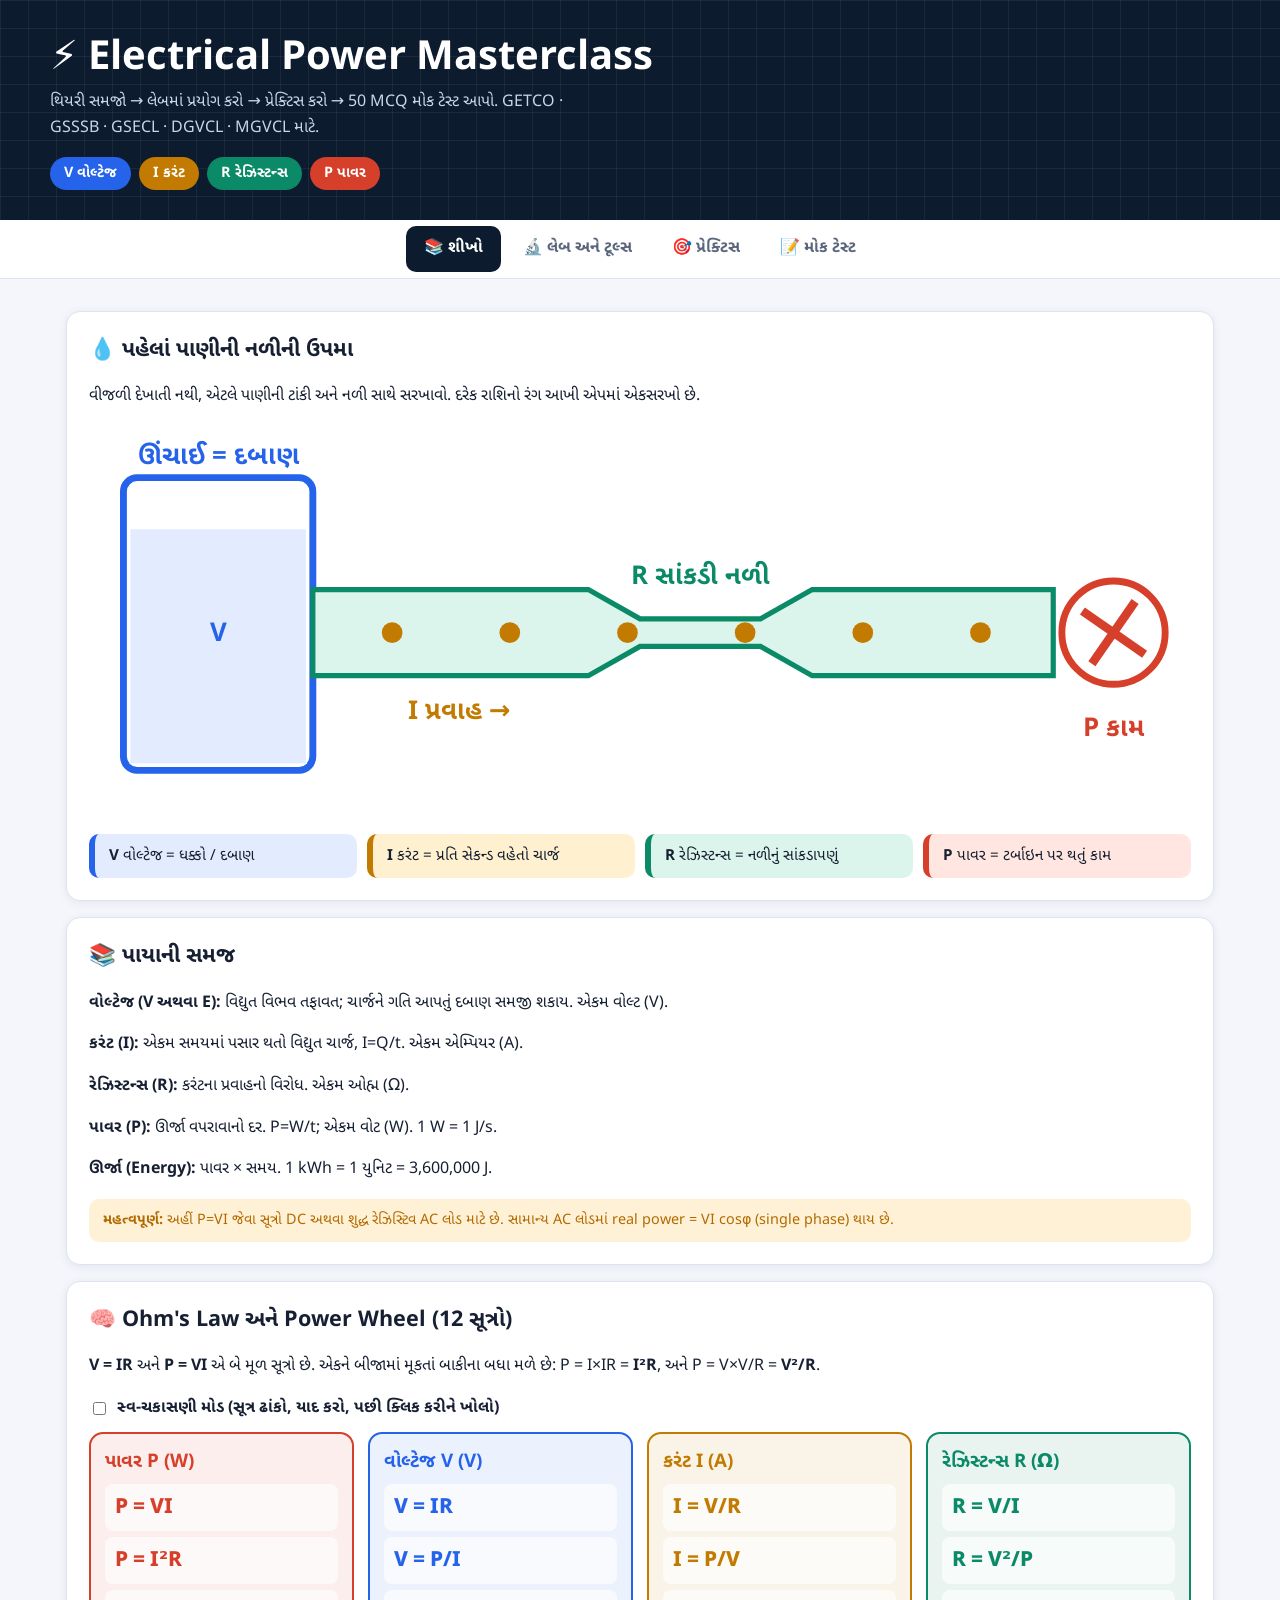
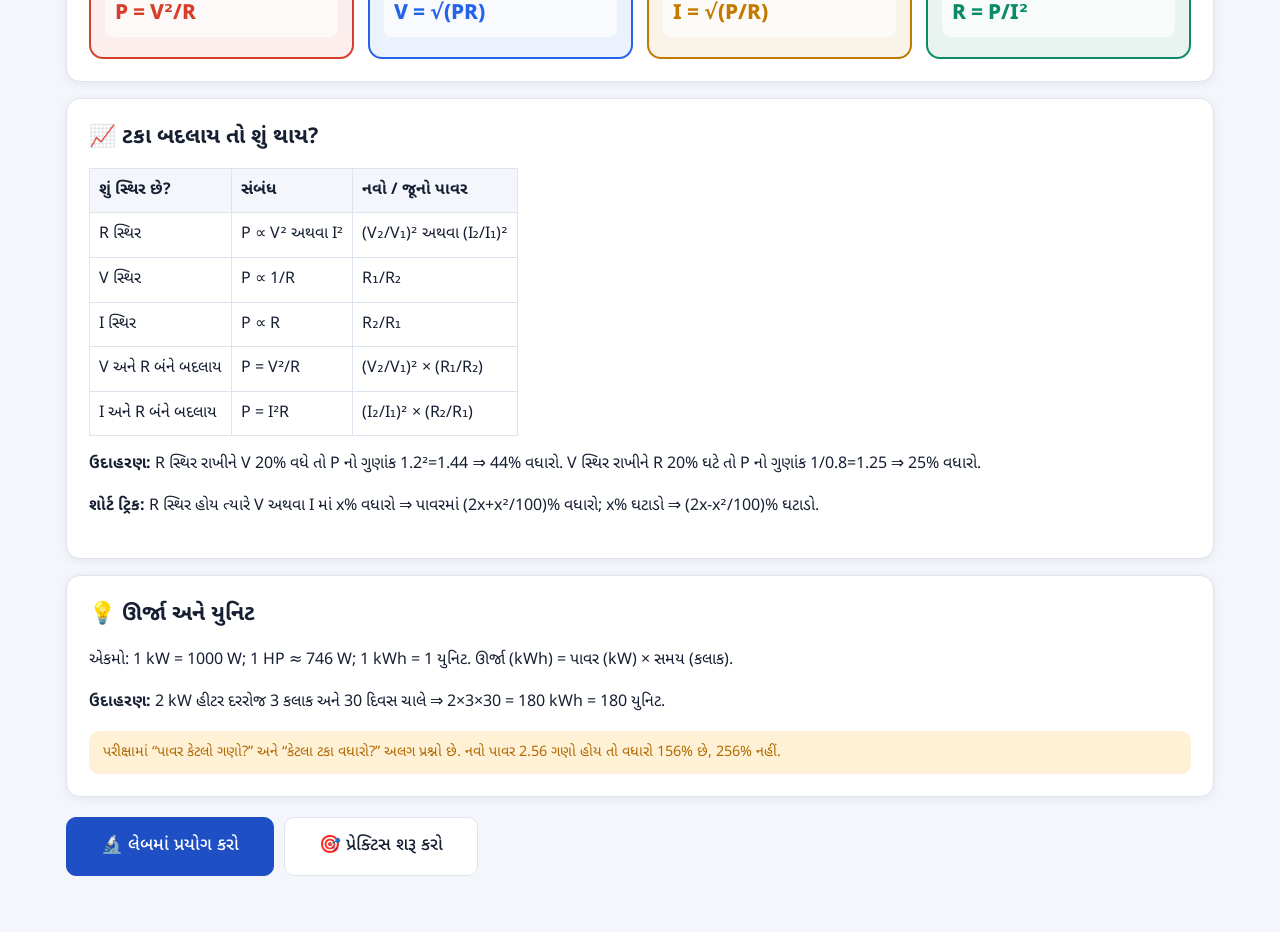
==== commit a72436b0: "web complete" ====
--- a/index.html
+++ b/index.html
@@ -1,8 +1,8 @@
 <!DOCTYPE html>
 <html lang="gu"><head><meta charset="utf-8">
 <meta name="viewport" content="width=device-width, initial-scale=1, viewport-fit=cover">
-<title>GETCO JE Tier-II Electrical – Mock Test</title>
-<link href="https://fonts.googleapis.com/css2?family=Noto+Sans+Gujarati:wght@400;500;700&display=swap" rel="stylesheet">
+<title>⚡ Electrical Power Masterclass – શીખો, પ્રેક્ટિસ કરો, ટેસ્ટ આપો</title>
+<link href="https://fonts.googleapis.com/css2?family=Noto+Sans+Gujarati:wght@400;500;700;800&display=swap" rel="stylesheet">
 <style>
 :root{color-scheme:light;--bg:#f4f6fb;--card:#fff;--tx:#172033;--mut:#5b667c;--bd:#dde3ef;--pri:#2557d6;--priT:#fff;--ok:#12805c;--okB:#dff5ec;--bad:#c62f3a;--badB:#fde6e8;--warn:#b26a00;--warnB:#fff1d6;--rev:#7c3aed;--revB:#efe6fd;--sh:0 2px 10px rgba(20,30,60,.07);box-sizing:border-box;padding-top:env(safe-area-inset-top,0px);padding-bottom:env(safe-area-inset-bottom,0px)}
 *{box-sizing:border-box}html{scroll-padding-top:env(safe-area-inset-top,0px)}
@@ -66,39 +66,129 @@
 .tag{display:inline-block;padding:2px 10px;border-radius:20px;font-size:.8rem;font-weight:600;margin-left:8px}.tag.c{background:var(--okB);color:var(--ok)}.tag.w{background:var(--badB);color:var(--bad)}.tag.s{background:var(--warnB);color:var(--warn)}
 .note{background:var(--warnB);color:var(--warn);padding:10px 14px;border-radius:10px;font-size:.9rem;margin-top:8px}
 .opt.static{cursor:default}
+
+:root{--V:#2563eb;--VB:#e3ecff;--I:#c27a00;--IB:#fff0cf;--R:#0b8a67;--RB:#dcf5ec;--P:#d63f2a;--PB:#ffe6e1;--ink:#0d1b2e;--pri:#1f4fc4}
+.hero2{background:var(--ink);background-image:linear-gradient(#ffffff0f 1px,transparent 1px),linear-gradient(90deg,#ffffff0f 1px,transparent 1px);background-size:28px 28px;color:#fff;padding:34px 16px 30px}
+.hero2 .in{max-width:1180px;margin:0 auto}.hero2 h1{margin:0 0 6px;font-size:clamp(1.6rem,4.5vw,2.5rem);line-height:1.25}
+.hero2 p{margin:0 0 16px;color:#c9d6ea;max-width:62ch}
+.chips{display:flex;flex-wrap:wrap;gap:8px}.ch{padding:5px 14px;border-radius:30px;font-weight:700;font-size:.9rem;color:#fff}
+.ch.v{background:var(--V)}.ch.i{background:var(--I)}.ch.r{background:var(--R)}.ch.p{background:var(--P)}
+.tabs2{position:sticky;top:0;z-index:6;background:var(--card);border-bottom:1px solid var(--bd);display:flex;gap:4px;overflow-x:auto;padding:6px 10px;justify-content:center}
+.tabs2 button{border:0;background:none;padding:10px 18px;border-radius:10px;font-weight:700;color:var(--mut);white-space:nowrap}
+.tabs2 button.on{background:var(--ink);color:#fff}.tabs2 button:focus-visible,.btn:focus-visible,.opt:focus-visible{outline:3px solid var(--pri);outline-offset:2px}
+.pn{display:none}.pn.on{display:block}
+.section{padding:22px;margin:16px 0}.section h2{margin:0 0 12px;font-size:1.35rem}.section h3{margin:14px 0 8px}
+.g2{display:grid;grid-template-columns:repeat(auto-fit,minmax(240px,1fr));gap:14px}
+.mini{padding:16px;border:1px solid var(--bd);border-radius:12px;background:var(--bg)}
+.formula{font-size:1.15rem;font-weight:800;color:var(--pri)}
+table{border-collapse:collapse;width:100%;display:block;overflow-x:auto}td,th{border:1px solid var(--bd);padding:9px;text-align:left}th{background:var(--bg)}
+.pipe svg,.cir svg,.curve svg{width:100%;height:auto;display:block}
+.pipe text,.cir text,.curve text{font-family:inherit;font-weight:700;font-size:15px}
+.legrow{display:grid;grid-template-columns:repeat(auto-fit,minmax(220px,1fr));gap:10px;margin-top:12px}
+.lg{padding:10px 14px;border-radius:10px;border-left:6px solid;font-size:.95rem}
+.lg.V{background:var(--VB);border-color:var(--V)}.lg.I{background:var(--IB);border-color:var(--I)}.lg.R{background:var(--RB);border-color:var(--R)}.lg.P{background:var(--PB);border-color:var(--P)}
+.ft{--c:var(--V);border-radius:14px;padding:14px;border:2px solid var(--c);background:color-mix(in srgb,var(--c) 9%,#fff)}
+.ft.P{--c:var(--P)}.ft.V{--c:var(--V)}.ft.I{--c:var(--I)}.ft.R{--c:var(--R)}
+.ft h3{margin:0 0 6px;color:var(--c)}
+.fm{display:block;width:100%;text-align:left;font-size:1.3rem;font-weight:800;padding:7px 10px;border:0;background:#ffffffa8;border-radius:8px;margin:6px 0;color:var(--c)}
+.hideF .fm span{filter:blur(8px);transition:.2s}.hideF .fm.rv span{filter:none}
+.lab{display:grid;grid-template-columns:1.2fr 1fr;gap:16px;align-items:start}@media(max-width:820px){.lab{grid-template-columns:1fr}}
+.rds{display:grid;grid-template-columns:1fr 1fr;gap:10px;margin-bottom:12px}
+.rd{padding:10px 14px;border-radius:12px;border:2px solid var(--c);background:color-mix(in srgb,var(--c) 9%,#fff)}
+.rd.V{--c:var(--V)}.rd.I{--c:var(--I)}.rd.R{--c:var(--R)}.rd.P{--c:var(--P)}
+.rd span{font-size:.85rem;color:var(--mut)}.rd b{display:block;font-size:1.5rem;color:var(--c);font-variant-numeric:tabular-nums}
+.sl{display:block;margin:12px 0 4px;font-weight:700}input[type=range]{width:100%;accent-color:var(--pri)}
+.eq{background:var(--ink);color:#fff;border-radius:10px;padding:10px 14px;font-weight:700;margin-top:10px;overflow-x:auto}
+select,input[type=number]{padding:10px;border:1px solid var(--bd);border-radius:10px;font:inherit;background:var(--bg);color:var(--tx);width:100%}
+.wb{display:grid;gap:8px;margin-top:12px}.wb .tr{height:22px}.wb .l{display:flex;justify-content:space-between;font-size:.9rem}
+.explain{margin-top:12px;padding:12px 14px;background:var(--VB);border-left:4px solid var(--V);border-radius:8px;font-size:.95rem;white-space:pre-wrap}
+.pbar{height:8px;background:var(--bd);border-radius:8px;overflow:hidden;margin:6px 0 14px}.pbar i{display:block;height:100%;background:var(--pri);transition:width .3s}
+.tp{display:flex;gap:8px;flex-wrap:wrap;margin:12px 0}.tp .btn.on{background:var(--ink);color:#fff;border-color:var(--ink)}
+.cta{display:flex;gap:10px;flex-wrap:wrap;margin:20px 0 40px}
+.steps{margin:10px 0 0;padding-left:20px;color:var(--mut)}
+@media print{.tabs2,.hero2{display:none}}
 </style></head><body>
-
-<section id="start" class="wrap"><div class="card">
-<h1>⚡ GETCO JE Tier-II (Electrical) – Mock Test</h1>
-<p class="sub">મૂળ પ્રશ્નપત્ર: 2 ઑગસ્ટ 2024 • ગુજરાતી અનુવાદ</p><p class="sub" style="margin-top:-10px"><b>Paper by Chirag Patel</b></p>
-<div class="stats"><div class="stat"><b>100</b><span>પ્રશ્નો</span></div><div class="stat"><b>2:00:00</b><span>સમય (કલાક)</span></div><div class="stat"><b>1</b><span>ગુણ પ્રતિ પ્રશ્ન</span></div><div class="stat"><b>0</b><span>નેગેટિવ માર્કિંગ</span></div></div>
-<ul>
-<li>“ટેસ્ટ શરૂ કરો” દબાવતાં જ 2 કલાકનો ટાઇમર શરૂ થશે.</li>
-<li>જવાબ પસંદ કરી <b>સેવ અને આગળ</b> દબાવો; જવાબ સાફ કરવા <b>Clear</b> વાપરો.</li>
-<li><b>Mark for Review</b> થી શંકાસ્પદ પ્રશ્નો ચિહ્નિત કરો; જમણી પેલેટથી કોઈપણ પ્રશ્ન પર જાઓ.</li>
-<li>સમય પૂરો થતાં ટેસ્ટ આપમેળે સબમિટ થશે. કીબોર્ડ: ← → (પ્રશ્ન), 1–4 (વિકલ્પ).</li>
-</ul>
-<label for="nm"><b>તમારું નામ</b> (વૈકલ્પિક)</label><br>
-<input id="nm" placeholder="તમારું નામ લખો" maxlength="40"><br>
-<button class="btn pri big" id="go">▶ ટેસ્ટ શરૂ કરો</button>
-</div></section>
+<div id="app">
+<header class="hero2"><div class="in"><h1>⚡ Electrical Power Masterclass</h1>
+<p>થિયરી સમજો → લેબમાં પ્રયોગ કરો → પ્રેક્ટિસ કરો → 50 MCQ મોક ટેસ્ટ આપો. GETCO · GSSSB · GSECL · DGVCL · MGVCL માટે.</p>
+<div class="chips"><span class="ch v">V વોલ્ટેજ</span><span class="ch i">I કરંટ</span><span class="ch r">R રેઝિસ્ટન્સ</span><span class="ch p">P પાવર</span></div></div></header>
+<nav class="tabs2" aria-label="વિભાગો"><button data-t="learn">📚 શીખો</button><button data-t="lab">🔬 લેબ અને ટૂલ્સ</button><button data-t="prac">🎯 પ્રેક્ટિસ</button><button data-t="start">📝 મોક ટેસ્ટ</button></nav>
+
+<section id="learn" class="pn wrap">
+<div class="card section"><h2>💧 પહેલાં પાણીની નળીની ઉપમા</h2>
+<p>વીજળી દેખાતી નથી, એટલે પાણીની ટાંકી અને નળી સાથે સરખાવો. દરેક રાશિનો રંગ આખી એપમાં એકસરખો છે.</p>
+<div class="pipe"><svg viewBox="0 0 640 230" role="img" aria-label="ટાંકી, નળી અને ટર્બાઇન">
+<rect x="20" y="30" width="110" height="170" rx="8" fill="#fff" stroke="var(--V)" stroke-width="4"/><rect x="24" y="60" width="102" height="136" fill="var(--VB)"/>
+<text x="75" y="125" text-anchor="middle" fill="var(--V)" font-size="26">V</text><text x="75" y="22" text-anchor="middle" fill="var(--V)">ઊંચાઈ = દબાણ</text>
+<path d="M130 95 H290 L320 112 H390 L420 95 H560 V145 H420 L390 128 H320 L290 145 H130 Z" fill="var(--RB)" stroke="var(--R)" stroke-width="3"/>
+<text x="355" y="92" text-anchor="middle" fill="var(--R)">R સાંકડી નળી</text>
+<g fill="var(--I)"><circle cy="120" r="6"><animate attributeName="cx" from="140" to="550" dur="3.6s" begin="0s" repeatCount="indefinite"/></circle><circle cy="120" r="6"><animate attributeName="cx" from="140" to="550" dur="3.6s" begin="-0.6s" repeatCount="indefinite"/></circle><circle cy="120" r="6"><animate attributeName="cx" from="140" to="550" dur="3.6s" begin="-1.2s" repeatCount="indefinite"/></circle><circle cy="120" r="6"><animate attributeName="cx" from="140" to="550" dur="3.6s" begin="-1.8s" repeatCount="indefinite"/></circle><circle cy="120" r="6"><animate attributeName="cx" from="140" to="550" dur="3.6s" begin="-2.4s" repeatCount="indefinite"/></circle><circle cy="120" r="6"><animate attributeName="cx" from="140" to="550" dur="3.6s" begin="-3s" repeatCount="indefinite"/></circle></g>
+<text x="215" y="170" text-anchor="middle" fill="var(--I)">I પ્રવાહ →</text>
+<g transform="translate(595 120)"><circle r="30" fill="#fff" stroke="var(--P)" stroke-width="4"/><g stroke="var(--P)" stroke-width="5"><line x1="-22" y1="0" x2="22" y2="0"/><line x1="0" y1="-22" x2="0" y2="22"/><animateTransform attributeName="transform" type="rotate" from="0" to="360" dur="2.5s" repeatCount="indefinite"/></g></g>
+<text x="595" y="180" text-anchor="middle" fill="var(--P)">P કામ</text></svg></div>
+<div class="legrow"><div class="lg V"><b>V</b> વોલ્ટેજ = ધક્કો / દબાણ</div><div class="lg I"><b>I</b> કરંટ = પ્રતિ સેકન્ડ વહેતો ચાર્જ</div><div class="lg R"><b>R</b> રેઝિસ્ટન્સ = નળીનું સાંકડાપણું</div><div class="lg P"><b>P</b> પાવર = ટર્બાઇન પર થતું કામ</div></div></div>
+<section class="section card"><h2>📚 પાયાની સમજ</h2><p><b>વોલ્ટેજ (V અથવા E):</b> વિદ્યુત વિભવ તફાવત; ચાર્જને ગતિ આપતું દબાણ સમજી શકાય. એકમ વોલ્ટ (V).</p><p><b>કરંટ (I):</b> એકમ સમયમાં પસાર થતો વિદ્યુત ચાર્જ, I=Q/t. એકમ એમ્પિયર (A).</p><p><b>રેઝિસ્ટન્સ (R):</b> કરંટના પ્રવાહનો વિરોધ. એકમ ઓહ્મ (Ω).</p><p><b>પાવર (P):</b> ઊર્જા વપરાવાનો દર. P=W/t; એકમ વોટ (W). 1 W = 1 J/s.</p><p><b>ઊર્જા (Energy):</b> પાવર × સમય. 1 kWh = 1 યુનિટ = 3,600,000 J.</p><div class="note"><b>મહત્વપૂર્ણ:</b> અહીં P=VI જેવા સૂત્રો DC અથવા શુદ્ધ રેઝિસ્ટિવ AC લોડ માટે છે. સામાન્ય AC લોડમાં real power = VI cosφ (single phase) થાય છે.</div></section>
+<div class="card section"><h2>🧠 Ohm's Law અને Power Wheel (12 સૂત્રો)</h2>
+<p><b>V = IR</b> અને <b>P = VI</b> એ બે મૂળ સૂત્રો છે. એકને બીજામાં મૂકતાં બાકીના બધા મળે છે: P = I×IR = <b>I²R</b>, અને P = V×V/R = <b>V²/R</b>.</p>
+<label style="display:flex;gap:8px;align-items:center;margin:10px 0;font-weight:700"><input type="checkbox" id="selfT"> સ્વ-ચકાસણી મોડ (સૂત્ર ઢાંકો, યાદ કરો, પછી ક્લિક કરીને ખોલો)</label>
+<div class="g2" id="wheel"></div></div>
+<section class="section card"><h2>📈 ટકા બદલાય તો શું થાય?</h2><table><tr><th>શું સ્થિર છે?</th><th>સંબંધ</th><th>નવો / જૂનો પાવર</th></tr><tr><td>R સ્થિર</td><td>P ∝ V² અથવા I²</td><td>(V₂/V₁)² અથવા (I₂/I₁)²</td></tr><tr><td>V સ્થિર</td><td>P ∝ 1/R</td><td>R₁/R₂</td></tr><tr><td>I સ્થિર</td><td>P ∝ R</td><td>R₂/R₁</td></tr><tr><td>V અને R બંને બદલાય</td><td>P = V²/R</td><td>(V₂/V₁)² × (R₁/R₂)</td></tr><tr><td>I અને R બંને બદલાય</td><td>P = I²R</td><td>(I₂/I₁)² × (R₂/R₁)</td></tr></table><p><b>ઉદાહરણ:</b> R સ્થિર રાખીને V 20% વધે તો P નો ગુણાંક 1.2²=1.44 ⇒ 44% વધારો. V સ્થિર રાખીને R 20% ઘટે તો P નો ગુણાંક 1/0.8=1.25 ⇒ 25% વધારો.</p><p><b>શોર્ટ ટ્રિક:</b> R સ્થિર હોય ત્યારે V અથવા I માં x% વધારો ⇒ પાવરમાં (2x+x²/100)% વધારો; x% ઘટાડો ⇒ (2x−x²/100)% ઘટાડો.</p></section>
+<section class="section card"><h2>💡 ઊર્જા અને યુનિટ</h2><p>એકમો: 1 kW = 1000 W; 1 HP ≈ 746 W; 1 kWh = 1 યુનિટ. ઊર્જા (kWh) = પાવર (kW) × સમય (કલાક).</p><p><b>ઉદાહરણ:</b> 2 kW હીટર દરરોજ 3 કલાક અને 30 દિવસ ચાલે ⇒ 2×3×30 = 180 kWh = 180 યુનિટ.</p><div class="note">પરીક્ષામાં “પાવર કેટલો ગણો?” અને “કેટલા ટકા વધારો?” અલગ પ્રશ્નો છે. નવો પાવર 2.56 ગણો હોય તો વધારો 156% છે, 256% નહીં.</div></section>
+<div class="cta"><button class="btn pri big" data-go="lab">🔬 લેબમાં પ્રયોગ કરો</button><button class="btn big" data-go="prac">🎯 પ્રેક્ટિસ શરૂ કરો</button></div>
+</section>
+
+<section id="lab" class="pn wrap">
+<div class="card section"><h2>🔬 લાઇવ સર્કિટ લેબ</h2><p>સ્લાઇડર ખસેડો. કરંટ વધે તો બિંદુઓ ઝડપથી ફરે છે, અને પાવર વધે તો બલ્બ વધુ તેજસ્વી થાય છે.</p>
+<div class="lab"><div class="cir" id="cir"></div><div>
+<div class="rds"><div class="rd V"><span>વોલ્ટેજ</span><b id="oV"></b></div><div class="rd R"><span>રેઝિસ્ટન્સ</span><b id="oR"></b></div><div class="rd I"><span>કરંટ</span><b id="oI"></b></div><div class="rd P"><span>પાવર</span><b id="oP"></b></div></div>
+<label class="sl" for="vR">વોલ્ટેજ V</label><input id="vR" type="range" min="10" max="250" step="5" value="220">
+<label class="sl" for="rR">રેઝિસ્ટન્સ R</label><input id="rR" type="range" min="10" max="250" step="5" value="100">
+<div class="eq" id="eqL"></div></div></div>
+<h3>📈 P વિરુદ્ધ V (વક્ર: P ∝ V²)</h3><div class="curve" id="curve"></div>
+<p style="color:var(--mut);margin:0">R વધારો તો વક્ર ચપટો થાય છે. વોલ્ટેજ બમણું કરતાં પાવર 4 ગણો કેમ થાય, તે અહીં સીધું દેખાય છે.</p></div>
+
+<div class="card section"><h2>🔀 ફેરફાર થાય તો પાવરનું શું? (ટકા ટ્રિક)</h2>
+<label class="sl" for="wm">કયા બે ચલ બદલાય છે?</label><select id="wm"><option value="v">V અને R &nbsp;(P ∝ V²/R)</option><option value="i">I અને R &nbsp;(P ∝ I²R)</option></select>
+<label class="sl" for="dv"><span id="dvL"></span> <b id="dvV"></b></label><input id="dv" type="range" min="-50" max="100" step="5" value="20">
+<label class="sl" for="dr">R માં ફેરફાર <b id="drV"></b></label><input id="dr" type="range" min="-50" max="100" step="5" value="0">
+<div class="wb"><div><div class="l"><span>પહેલાનો P</span><b>1 ગણો</b></div><div class="tr"><i id="b0" style="background:var(--V)"></i></div></div><div><div class="l"><span>નવો P</span><b id="b1t"></b></div><div class="tr"><i id="b1" style="background:var(--P)"></i></div></div></div>
+<div class="eq" id="eqW"></div></div>
+
+<div class="card section"><h2>🧮 ફોર્મ્યુલા કેલ્ક્યુલેટર</h2><p>કોઈપણ બે અલગ રાશિ આપો, બાકીની બે પગલાં સાથે મળશે (DC / રેઝિસ્ટિવ લોડ).</p>
+<div class="g2"><div class="mini"><label>પ્રથમ રાશિ<select id="t1"><option value="V">વોલ્ટેજ (V)</option><option value="I">કરંટ (A)</option><option value="R">રેઝિસ્ટન્સ (Ω)</option><option value="P">પાવર (W)</option></select></label><input id="n1" type="number" step="any" value="220" style="margin-top:8px"></div>
+<div class="mini"><label>બીજી રાશિ<select id="t2"><option value="R">રેઝિસ્ટન્સ (Ω)</option><option value="I">કરંટ (A)</option><option value="V">વોલ્ટેજ (V)</option><option value="P">પાવર (W)</option></select></label><input id="n2" type="number" step="any" value="100" style="margin-top:8px"></div></div>
+<div class="rds" style="margin-top:14px" id="cOut"></div><ol class="steps" id="cSteps"></ol></div>
+
+<div class="card section"><h2>💡 ઊર્જા અને યુનિટ કેલ્ક્યુલેટર</h2>
+<label class="sl" for="ek">પાવર <b id="ekV"></b></label><input id="ek" type="range" min="0.1" max="10" step="0.1" value="2">
+<label class="sl" for="eh">દરરોજ કલાક <b id="ehV"></b></label><input id="eh" type="range" min="1" max="24" value="3">
+<label class="sl" for="ed">દિવસ <b id="edV"></b></label><input id="ed" type="range" min="1" max="31" value="30">
+<div class="wb"><div class="tr"><i id="eb" style="background:var(--P)"></i></div></div><div class="eq" id="eqE"></div></div>
+</section>
+
+<section id="prac" class="pn wrap"><div class="card section" id="pa"></div></section>
+
+<section id="start" class="pn wrap"><div class="card">
+<h1>📝 Electrical Power – મોક ટેસ્ટ</h1><p class="sub">સૂત્રો • ગણતરી • ટકા ફેરફાર • ઊર્જા • વિગતવાર ઉકેલો</p>
+<div class="stats"><div class="stat"><b>50</b><span>પ્રશ્નો</span></div><div class="stat"><b>1:30:00</b><span>સમય (કલાક)</span></div><div class="stat"><b>1</b><span>ગુણ પ્રતિ પ્રશ્ન</span></div><div class="stat"><b>0</b><span>નેગેટિવ માર્કિંગ</span></div></div>
+<ul><li>“ટેસ્ટ શરૂ કરો” દબાવતાં જ 90 મિનિટનો ટાઇમર શરૂ થશે.</li><li>જવાબ પસંદ કરી <b>સેવ અને આગળ</b> દબાવો; <b>Clear</b> થી જવાબ કાઢો; <b>Mark for Review</b> થી શંકાસ્પદ પ્રશ્નો ચિહ્નિત કરો.</li><li>સમય પૂરો થતાં ટેસ્ટ આપમેળે સબમિટ થશે. કીબોર્ડ: ← → (પ્રશ્ન), 1–4 (વિકલ્પ).</li><li>અંતે વિષય-વાર પ્રદર્શન, સાચા જવાબ અને દરેક પ્રશ્નનો ઉકેલ મળશે.</li></ul>
+<label for="nm"><b>તમારું નામ</b> (વૈકલ્પિક)</label><br><input id="nm" placeholder="તમારું નામ લખો" maxlength="40"><br>
+<button class="btn pri big" id="go">▶ ટેસ્ટ શરૂ કરો</button></div></section>
+</div>
 
 <section id="test" class="hide">
-<div class="top"><h2>GETCO JE Tier-II Electrical <small style="color:var(--mut);font-weight:400">• Paper by Chirag Patel</small></h2><div class="timer" id="tm">02:00:00</div><button class="btn pri" id="sub">Submit Test</button></div>
-<div class="wrap"><div class="layout">
-<div class="card q" id="qc"></div>
+<div class="top"><h2>⚡ Electrical Power – 50 MCQ</h2><div class="timer" id="tm">01:30:00</div><button class="btn pri" id="sub">Submit Test</button></div>
+<div class="wrap"><div class="layout"><div class="card q" id="qc"></div>
 <aside class="card pal"><h3>પ્રશ્ન પેલેટ</h3><div class="grid" id="pg"></div>
 <div class="leg"><span><i style="background:var(--ok)"></i>જવાબ આપ્યો</span><span><i style="background:var(--badB);border-color:var(--bad)"></i>જવાબ નથી</span><span><i style="background:var(--rev)"></i>Review</span><span><i></i>ન જોયો</span></div>
-<div class="sum" id="ps"></div></aside>
-</div></div></section>
-
+<div class="sum" id="ps"></div></aside></div></div></section>
 <section id="res" class="hide wrap"></section>
 <div id="modal" class="ov hide"><div class="card md" id="mb"></div></div>
 
 <script>
-const Q=[{"q": "સિસ્ટમના ટ્રાન્સફર ફંક્શનના નિરૂપણમાં છેદનો બહુપદ શું દર્શાવે છે?", "o": ["સિસ્ટમનું ઇનપુટ", "સિસ્ટમનું આઉટપુટ", "સિસ્ટમનો આવર્તન અચળાંક", "સિસ્ટમનાં લાક્ષણિક ગુણધર્મો"]}, {"q": "મોટા વીજમથકો માટે અર્થ રેઝિસ્ટન્સની મહત્તમ માન્ય કિંમત કેટલી છે?", "o": ["8 Ω", "2 Ω", "0.5 Ω", "5 Ω"]}, {"q": "ACSR વાહકોમાં સ્ટીલના તાર સામાન્ય રીતે કેવી રીતે તૈયાર કરવામાં આવે છે?", "o": ["કાટ સામે રક્ષણ માટે ગેલ્વેનાઇઝ કરેલા", "વાહકતા માટે એલ્યુમિનિયમનું આવરણ ચડાવેલા", "વધુ સારા વિદ્યુત કાર્ય માટે ટિનનું આવરણ ચડાવેલા", "વધુ લવચીકતા માટે એનીયલ કરેલા"]}, {"q": "પાવર સિસ્ટમના સંદર્ભમાં TCRનું પૂરું નામ શું છે?", "o": ["ટ્રાન્સમિશન કરંટ રેગ્યુલેટર", "ટ્રાન્સમિશન કંટ્રોલ્ડ રેક્ટિફાયર", "થાયરિસ્ટર-કંટ્રોલ્ડ રિએક્ટર", "ટ્રાન્સફોર્મર કંટ્રોલ્ડ રેગ્યુલેટર"]}, {"q": "કયા પ્રકારના જનરેટરને ઉત્તેજન માટે અલગ વીજસ્રોતની જરૂર પડતી નથી અને જે પરિવર્તનશીલ ગતિએ કાર્ય કરે છે?", "o": ["અલગથી ઉત્તેજિત DC જનરેટર", "સ્લિપ-રિંગ ઇન્ડક્શન મોટર", "સિન્ક્રોનસ જનરેટર", "ઇન્ડક્શન જનરેટર"]}, {"q": "ગતિ નિયંત્રણની વોર્ડ-લિયોનાર્ડ પદ્ધતિ શા માટે વપરાય છે?", "o": ["સમગ્ર ગતિ-શ્રેણીમાં સૂક્ષ્મ ગતિ નિયંત્રણ મળે છે", "ઓછી ગતિએ રેગ્યુલેશન મળે છે", "સિસ્ટમનો ખર્ચ ઓછો છે", "સિસ્ટમની એકંદર કાર્યક્ષમતા ઊંચી છે"]}, {"q": "સિન્ક્રોનસ મશીનનું સ્વિંગ સમીકરણ:", "o": ["મશીનના રોટરની ગતિશીલતા વર્ણવે છે", "રેખીય બીજા ક્રમનું અવકલ સમીકરણ છે", "ઘર્ષણ અને વિન્ડેજ નુકસાનનું વિશ્લેષણ કરે છે", "સ્થિર-અવસ્થાની સ્થિરતા નક્કી કરે છે"]}, {"q": "ગેલ્વેનાઇઝિંગમાં ધાતુની સપાટી પર કઈ ધાતુનું આવરણ ચડાવવામાં આવે છે?", "o": ["એલ્યુમિનિયમ", "તાંબું", "જસત", "નિકલ"]}, {"q": "નીચેમાંથી પાવર સિસ્ટમનો શ્રેણી પ્રકારનો અસમતુલિત ફૉલ્ટ કયો છે?", "o": ["એક લાઇનથી અર્થ ફૉલ્ટ", "વાહક તૂટી જવાનો ફૉલ્ટ", "લાઇનથી લાઇન ફૉલ્ટ", "બે લાઇનથી અર્થ ફૉલ્ટ"]}, {"q": "1 MVAથી 5 MVA રેટિંગના જનરેટર માટે કયું રક્ષણ વપરાય છે?", "o": ["ફેઝ અસંતુલન", "સમય-ક્રમિત અર્થ ફૉલ્ટ રક્ષણ", "બેલેન્સ્ડ અર્થ ફૉલ્ટ રક્ષણ", "સમય-ક્રમિત ઓવરકરંટ રક્ષણ"]}, {"q": "SVC અને STATCOMની સરખામણીમાં કયું વિધાન સાચું છે?", "o": ["SVCની ડાયનામિક શ્રેણી મોટી હોય છે અને STATCOMનું ડાયનામિક વોલ્ટેજ નાનું હોય છે.", "STATCOM રિએક્ટન્સ પાછળના વોલ્ટેજ સ્રોતની જેમ કાર્ય કરે છે, જ્યારે SVC પરિવર્તનશીલ સસેપ્ટન્સની જેમ કાર્ય કરે છે.", "ટ્રાન્ઝિયન્ટ દરમિયાન SVCનો પ્રતિભાવ વધુ ઝડપી અને કામગીરી વધુ સારી હોય છે, જ્યારે STATCOMનો પ્રતિભાવ થોડો ધીમો હોય છે.", "STATCOM વધુ હાર્મોનિક્સ ઉત્પન્ન કરે છે અને SVC ઓછા હાર્મોનિક્સ ઉત્પન્ન કરે છે."]}, {"q": "કોઇલમાં પ્રેરિત EMFની દિશા શેની મદદથી શોધી શકાય?", "o": ["જમણા હાથના અંગૂઠાનો નિયમ", "ફેરાડેનો નિયમ", "ફ્લેમિંગનો ડાબા હાથનો નિયમ", "ફ્લેમિંગનો જમણા હાથનો નિયમ"]}, {"q": "બે કોઇલનું સ્વ-ઇન્ડક્ટન્સ L₁ અને L₂ હોય, તો તેમની વચ્ચેનું મ્યુચ્યુઅલ ઇન્ડક્ટન્સ M કયા સૂત્રથી મળે છે? અહીં k કપલિંગ ગુણાંક છે.", "o": ["M = √(L₁/L₂)", "M = k/√(L₁L₂)", "M = k√(L₁L₂)", "M = √(L₁L₂)"]}, {"q": "વિદ્યુત ઉપકરણનું અર્થિંગ શેને રોકવા માટે જરૂરી છે?", "o": ["હાર્મોનિક પ્રવાહ", "વોલ્ટેજની વધઘટ", "વીજ આંચકો", "ઓવરલોડિંગ"]}, {"q": "કેસ સ્ટડી: એક કૃષિ વ્યવસાયે પ્રતિકૂળ હવામાનથી પાક નિષ્ફળ જાય તો રક્ષણ મળે તે માટે વીમો લીધો. તેણે જોખમ ઘટાડવાની કઈ રીત અપનાવી?", "o": ["જોખમનું હસ્તાંતરણ", "જોખમનું શમન", "જોખમનું નિવારણ", "જોખમનો સ્વીકાર"]}, {"q": "ત્રણ-ફેઝ સિસ્ટમમાં ફેઝ ક્રમ કેવી રીતે ઊલટાવી શકાય?", "o": ["કોઈપણ બે લાઇનની અદલાબદલી કરીને", "ત્રણેય ફેઝની વોલ્ટેજ ધ્રુવતા ઊલટાવીને", "ફેઝ 1 અને 2ની વોલ્ટેજ ધ્રુવતા ઊલટાવીને", "ફેઝ 1ની વોલ્ટેજ ધ્રુવતા ઊલટાવીને"]}, {"q": "ટ્રાન્સફોર્મરના કોરમાં વપરાતા સ્ટીલમાં શું હોય છે?", "o": ["ઊંચું હિસ્ટેરિસિસ નુકસાન", "સિલિકોનનું ઓછું પ્રમાણ", "ઓછી રિટેન્ટિવિટી", "ઊંચી ચુંબકીય પારગમ્યતા"]}, {"q": "જોખમ-લાભ વિશ્લેષણ અંગે નીચેના વિધાનો વાંચો:\nI. સંભવિત લાભ અને સંભવિત જોખમ વચ્ચે સંતુલન સાધવાનો આ અભિગમ છે.\nII. લાભ જોખમ કરતાં વધારે હોય તો વધુ મૂલ્યાંકન વગર નિર્ણય આગળ વધારવો જોઈએ.\nIII. જોખમ અને લાભ બંનેનું મૂલ્યાંકન કરીને માહિતીસભર નિર્ણય લેવામાં મદદ કરે છે.\nIV. સંભવિત જોખમ મહત્તમ કરવામાં મદદ કરે છે.\nકયા વિધાનો સાચા છે?", "o": ["ફક્ત II અને III", "ફક્ત I અને III", "ફક્ત II અને IV", "ફક્ત I અને II"]}, {"q": "ભારતમાં અર્થિંગ માટે કયા રંગનો તાર વપરાય છે?", "o": ["લાલ", "વાદળી", "કાળો", "લીલો"]}, {"q": "સ્લેક બસમાં કયા ચલ નિર્ધારિત હોય છે?", "o": ["|V| અને δ", "P અને Q", "|V| અને P", "Q અને δ"]}, {"q": "50 kW, 400 Vનો ત્રણ-ફેઝ સિન્ક્રોનસ મોટર 90% કાર્યક્ષમતા સાથે પૂર્ણ લોડ પર ચાલે છે. ફિલ્ડ કરંટ ગોઠવીને તેનો પાવર ફેક્ટર 0.8 લીડિંગ કરવામાં આવે તો આર્મેચર કરંટનો અંદાજ કેટલો છે?", "o": ["138 A", "58 A", "100 A", "80 A"]}, {"q": "બંડલ્ડ કન્ડક્ટર વાપરતી વખતે ક્રિટિકલ કોરોના વોલ્ટેજને નીચેના પૈકી કયો પરિબળ અસર કરતો નથી?", "o": ["વાહકો વચ્ચેનું અંતર", "લાઇનની લંબાઈ", "જૂથો વચ્ચેનું અંતર", "જૂથમાં વાહકોની સંખ્યા"]}, {"q": "માટીમાં મીઠાની હાજરીથી તેની રેઝિસ્ટિવિટી પર શું અસર થાય છે?", "o": ["મીઠાનું પ્રમાણ વધે તેમ રેઝિસ્ટિવિટી અનંત થાય છે", "મીઠાનું પ્રમાણ વધે તેમ રેઝિસ્ટિવિટી ઘટે છે", "મીઠાનું પ્રમાણ વધે તેમ રેઝિસ્ટિવિટી વધે છે", "મીઠાનું પ્રમાણ વધે તેમ રેઝિસ્ટિવિટી અચળ રહે છે"]}, {"q": "કેપેસિટર બેંકનું મુખ્ય કાર્ય શું છે?", "o": ["રિએક્ટિવ પાવર શોષવું", "રિયલ પાવર ઉત્પન્ન કરવો", "સિસ્ટમની આવર્તનતા નિયંત્રિત કરવી", "એક્ટિવ પાવર શોષવો"]}, {"q": "નીચેમાંથી સિન્ક્રોનસ મોટર શરૂ કરવા માટે કઈ પદ્ધતિ વપરાતી નથી?", "o": ["DC સ્રોતથી", "ડેમ્પર વાઇન્ડિંગ વડે", "રિઓસ્ટેટ વડે", "પોની મોટર વડે ### પ્રશ્ન 26–50"]}, {"q": "લાઇન દ્વારા પહોંચાડાતો લેગિંગ રિએક્ટિવ પાવર ______ના પ્રમાણમાં હોય છે અને ______થી સ્વતંત્ર હોય છે.", "o": ["δ; લાઇન વોલ્ટેજ ડ્રોપ", "રિએક્ટન્સ; પાવર એંગલ", "લાઇન વોલ્ટેજ ડ્રોપ; δ", "sin δ; વોલ્ટેજ"]}, {"q": "પાવર સિસ્ટમમાં પાવર ફેક્ટર સુધારવાનું મહત્ત્વ શું છે?", "o": ["પાવર સિસ્ટમમાં ટ્રાન્ઝિયન્ટ સર્જવામાં મદદ કરે છે.", "કુલ વીજ ઉત્પાદન ક્ષમતા ઘટાડે છે.", "ટ્રાન્સમિશન લાઇનનો ખર્ચ વધારવામાં મદદ કરે છે.", "જનરેટર અને ટ્રાન્સમિશન ઉપકરણો પરનો રિએક્ટિવ પાવરનો ભાર ઘટાડે છે."]}, {"q": "આપેલા પરિપથમાં કરંટ Iનું મૂલ્ય શોધો. આકૃતિમાં 8 Vનો સ્રોત અને 2 Ω તથા 6 Ωના રેઝિસ્ટર એક જ શ્રેણી લૂપમાં છે; ઉપરની શાખામાં કરંટની દિશા જમણી તરફ દર્શાવેલી છે.", "o": ["6 A", "1 A", "2 A", "8 A"]}, {"q": "નીચેમાંથી કયું ત્રણ-ફેઝ ટ્રાન્સફોર્મર જોડાણ માન્ય નથી?", "o": ["Dd1", "Yy0", "Yd11", "Dz6"]}, {"q": "કોઈ રાશિનું પર-યુનિટ (p.u.) મૂલ્ય કેવી રીતે વ્યાખ્યાયિત થાય છે?", "o": ["કોઈપણ એકમમાં વાસ્તવિક મૂલ્ય / કોઈપણ એકમમાં આધાર મૂલ્ય", "કોઈપણ એકમમાં આધાર મૂલ્ય / કોઈપણ એકમમાં વાસ્તવિક મૂલ્ય", "કોઈપણ એકમમાં વાસ્તવિક મૂલ્ય / એ જ એકમમાં આધાર મૂલ્ય", "કોઈપણ એકમમાં આધાર મૂલ્ય / એ જ એકમમાં વાસ્તવિક મૂલ્ય"]}, {"q": "સાઇનસોઇડલ AC પરિપથમાં મહત્તમ કરંટ 10 A છે. 45° પર તત્કાલીન કરંટ કેટલો થશે?", "o": ["10 A", "7.07 A", "શૂન્ય", "5 A"]}, {"q": "અર્થ રેઝિસ્ટન્સ કયા સાધનથી માપી શકાય?", "o": ["LCR મીટર", "એમીટર", "વોલ્ટમીટર", "અર્થ ટેસ્ટર"]}, {"q": "ઇન્ટ્રિન્સિક સેમિકન્ડક્ટરમાં શેની સાંદ્રતા સમાન હોય છે?", "o": ["ઇલેક્ટ્રોન અને ડોનર અશુદ્ધિઓ", "ઇલેક્ટ્રોન અને હોલ", "ઇલેક્ટ્રોન અને એક્સેપ્ટર અશુદ્ધિઓ", "બહુમતી અને લઘુમતી વાહકો"]}, {"q": "પવન વીજમથકો અંગે નીચેના વિધાનો વાંચો:\nI. પવન વીજમથકો ફક્ત પવનની વધુ ઝડપ હોય ત્યારે જ વીજળી પેદા કરી શકે છે.\nII. પવન વીજમથકો જમીન પર તેમજ સમુદ્રમાં સ્થાપી શકાય છે.\nIII. પવન વીજમથકનો ક્ષમતા ગુણાંક વાસ્તવિક ઉત્પાદનને મહત્તમ સંભવિત ઉત્પાદનથી ભાગીને ગણાય છે.\nIV. ચક્રવાત અને ટોર્નેડો જેવી આત્યંતિક હવામાન ઘટનાઓથી પવન વીજમથકોને નુકસાન થવાની સંભાવના ખૂબ વધારે હોય છે.\nકયા વિધાનો સાચા છે?", "o": ["ફક્ત I અને III", "ફક્ત I અને II", "ફક્ત II અને III", "ફક્ત II અને IV"]}, {"q": "જોખમ મૂલ્યાંકનની પ્રક્રિયામાં સામાન્ય પગલું કયું નથી?", "o": ["જોખમનું વિશ્લેષણ", "જોખમનું શમન", "જોખમનું નિવારણ", "જોખમની ઓળખ"]}, {"q": "EHVAC લાઇનમાં શ્રેણી કમ્પેન્સેશન શા માટે અપનાવવામાં આવે છે?", "o": ["કોરોના નુકસાન ઘટાડવા", "ઇમ્પીડન્સ વધારવા", "સ્થિરતા સુધારવા", "પાવર ફેક્ટર સુધારવા"]}, {"q": "વાહક પદાર્થોના સંદર્ભમાં AAACનું પૂરું નામ શું છે?", "o": ["ઓલ એલ્યુમિનિયમ એલોય કન્ડક્ટર", "એલ્યુમિનિયમ એલોય એનીયલ્ડ કન્ડક્ટર", "એડવાન્સ્ડ એલ્યુમિનિયમ એલોય કોમ્પોઝિટ", "એલ્યુમિનિયમ એલોય એન્ટિકોરોસિવ કેબલ"]}, {"q": "720 rpm પર ચાલતા 10-પોલ અલ્ટરનેટરની આવર્તનતા કેટલી હશે?", "o": ["60 Hz", "72 Hz", "120 Hz", "50 Hz"]}, {"q": "ટાઇપ-2 અસ્થિર સિસ્ટમમાં સલામતીનું માર્જિન વધારવા કયો કમ્પેન્સેટર યોગ્ય છે?", "o": ["લીડ કમ્પેન્સેટર", "લેગ કમ્પેન્સેટર", "લેગ-લીડ કમ્પેન્સેટર", "ઝીરો કમ્પેન્સેટર"]}, {"q": "અર્થ વાયર શેમાંથી બને છે?", "o": ["તાંબું", "એલ્યુમિનિયમ", "ગેલ્વેનાઇઝ્ડ સ્ટ્રેન્ડેડ સ્ટીલ", "લોખંડ"]}, {"q": "સ્ટેટ સમીકરણ ẋ(t) = Ax(t) + Bu(t)માં મેટ્રિક્સ A શું દર્શાવે છે?", "o": ["આઉટપુટ પર સ્ટેટ ચલની અસર", "સ્ટેટ ચલ પર ઇનપુટની અસર", "સ્ટેટ ચલના ગુણાંકો", "ઇનપુટ ચલના ગુણાંકો"]}, {"q": "નીચેમાંથી કઈ ક્રિયા જોખમ ઘટાડવામાં મદદ કરતી નથી?", "o": ["સંભવિત જોખમી પરિસ્થિતિઓની અવગણના કરવી", "સલામતીના નિયમો અમલમાં મૂકવા", "રોકાણમાં વૈવિધ્ય લાવવું", "નિયમિત તપાસ કરવી"]}, {"q": "નિકલ-આયર્ન સેલમાં મુખ્યત્વે કયો ઇલેક્ટ્રોલાઇટ વપરાય છે?", "o": ["કોસ્ટિક પોટાશ (KOH)", "લિથિયમ કાર્બોનેટ (Li₂CO₃)", "સલ્ફ્યુરિક એસિડ (H₂SO₄)", "કોસ્ટિક સોડા (NaOH)"]}, {"q": "બાઇમેટલનું મુખ્ય લક્ષણ શું છે?", "o": ["ઓછી ઉષ્મા વાહકતા", "કાટ સામે પ્રતિકાર કરવાની ક્ષમતા", "ઊંચી વિદ્યુત વાહકતા", "બે ધાતુઓના ઉષ્મીય વિસ્તરણ ગુણાંકોમાં તફાવત"]}, {"q": "ડાયામેગ્નેટિક પદાર્થો શું દર્શાવે છે?", "o": ["ચુંબકીય ક્ષેત્ર તરફ પ્રબળ આકર્ષણ", "કોઈ ચુંબકીય ગુણધર્મ નહીં", "ચુંબકીય ક્ષેત્રથી નબળું અપાકર્ષણ", "ચુંબકીય ક્ષેત્ર તરફ નબળું આકર્ષણ"]}, {"q": "AC વોલ્ટેજ કેવી રીતે ઉત્પન્ન કરી શકાય?", "o": ["સમાન ચુંબકીય ક્ષેત્રમાં કોઇલને અચળ કોણીય વેગે ફેરવીને", "ફરતી કોઇલની અંદર ચુંબકીય ક્ષેત્રને અચળ કોણીય વેગે ફેરવીને", "સ્થિર કોઇલની અંદર ચુંબકીય ક્ષેત્રને અચળ કોણીય વેગે ફેરવીને", "સમાન ચુંબકીય ક્ષેત્રમાં કોઇલને બદલાતા કોણીય વેગે ફેરવીને"]}, {"q": "અર્થ ટ્રાન્સફોર્મર શેના માટે વપરાય છે?", "o": ["ટ્રાન્સફોર્મરમાં હાર્મોનિક્સ દબાવવા", "કૃત્રિમ ન્યુટ્રલ અર્થિંગ પૂરું પાડવા", "વોલ્ટેજ માપવા", "સિસ્ટમની સ્થિરતા સુધારવા"]}, {"q": "પર-યુનિટ ઇમ્પીડન્સનું સૂત્ર કયું છે? અહીં Z(Ω) વાસ્તવિક ઇમ્પીડન્સ, (VA)ᴮ આધાર પાવર અને Vᴮ આધાર વોલ્ટેજ છે.", "o": ["Z(p.u.) = Z(Ω) × (VA)ᴮ / Vᴮ", "Z(p.u.) = Z(Ω) × (kVA)ᴮ / Vᴮ", "Z(p.u.) = Z(Ω) × Vᴮ / (VA)ᴮ", "Z(p.u.) = Z(Ω) × (VA)ᴮ / (Vᴮ)²"]}, {"q": "બે-વાઇન્ડિંગ ટ્રાન્સફોર્મર મહત્તમ કાર્યક્ષમતા ક્યારે આપે છે?", "o": ["વિન્ડેજ નુકસાન શૂન્ય હોય ત્યારે", "વોલ્ટેજ રેગ્યુલેશન ન્યૂનતમ હોય ત્યારે", "કોપર લોસ શૂન્ય હોય ત્યારે", "કોપર લોસ આયર્ન લોસ જેટલો હોય ત્યારે"]}, {"q": "બે અલ્ટરનેટર સમાંતરમાં ચલાવવા માટે નીચેમાંથી કઈ શરત જરૂરી નથી?", "o": ["બંને અલ્ટરનેટરનું kVA રેટિંગ સમાન હોવું જોઈએ.", "બંનેના પ્રાઇમ મૂવરની ગતિ-લોડ લાક્ષણિકતાઓ સમાન હોવી જોઈએ.", "બંનેનું આઉટપુટ વોલ્ટેજ રેટિંગ સમાન હોવું જોઈએ.", "બંને મશીનની રેટેડ ગતિ એવી હોવી જોઈએ કે આવર્તનતા સમાન મળે. ### પ્રશ્ન 51–75"]}, {"q": "ઇન્ડક્શન મશીન જનરેટર તરીકે ક્યારે કાર્ય કરી શકે?", "o": ["s = 0", "s = 1", "s = 2", "s = −1"]}, {"q": "DC મોટરમાં સ્ટાર્ટરનું કાર્ય શું છે?", "o": ["વોલ્ટેજ પ્રોફાઇલ સુધારવી", "મોટરનો એકંદર રેઝિસ્ટન્સ ઘટાડવો", "કાર્યરત ગતિ મર્યાદિત કરવી", "શરૂ કરતી વખતે આર્મેચર પરિપથનો કરંટ મર્યાદિત કરવો"]}, {"q": "ટ્રાન્સમિશન લાઇનોનું ટ્રાન્સપોઝિશન શા માટે કરવામાં આવે છે?", "o": ["કેપેસિટન્સ ઘટાડવા", "ઇન્ડક્ટન્સ ઘટાડવા", "નજીકની સંચાર લાઇનોમાં દખલ ઘટાડવા", "ટ્રાન્સમિશન નુકસાન ઘટાડવા"]}, {"q": "પાવર સિસ્ટમમાં ટ્રાન્ઝિયન્ટ સ્થિરતા શું છે?", "o": ["વિક્ષેપ પછી સિસ્ટમ નવી સ્થિતિએ પહોંચી શકે તેવી ક્ષમતા", "નાના વિક્ષેપો હેઠળ સ્થિર-અવસ્થાનું કાર્ય જાળવી શકે તેવી ક્ષમતા", "સમાન સમયાંતરે સ્થિર-અવસ્થાનું કાર્ય જાળવી શકે તેવી ક્ષમતા", "અચાનક ફેરફાર સહન કરીને સ્થિર-અવસ્થાના કાર્ય પર પાછી ફરી શકે તેવી ક્ષમતા"]}, {"q": "વિદ્યુત સિસ્ટમમાં ફૉલ્ટ લેવલનો અર્થ શું છે?", "o": ["તે બિંદુએ શોર્ટ-સર્કિટ ફૉલ્ટ થાય ત્યારે વહેતો મહત્તમ કરંટ", "તે બિંદુએ શોર્ટ-સર્કિટ ફૉલ્ટ થાય ત્યારે વહેતો ન્યૂનતમ કરંટ", "ફૉલ્ટ પાવર ફેક્ટર", "ફૉલ્ટ બિંદુએ શોર્ટ-સર્કિટ વોલ્ટેજ"]}, {"q": "વાહક પદાર્થોના પ્રકારો અંગે નીચેના વિધાનો વાંચો:\nI. સેમિકન્ડક્ટરમાં બેન્ડ ગેપ તેની વિદ્યુત વાહકતા નક્કી કરવામાં મહત્વનો ભાગ ભજવે છે.\nII. સુપરકન્ડક્ટર અનંત વિદ્યુત રેઝિસ્ટન્સ દર્શાવે છે અને ઊંચા રેઝિસ્ટન્સની જરૂર હોય ત્યાં વ્યાપક વપરાય છે.\nIII. વાહક પદાર્થોનું વર્ગીકરણ મુખ્યત્વે ઉષ્મા વાહકતા અને યાંત્રિક મજબૂતાઈ જેવા પરિબળોથી નક્કી થાય છે.\nIV. ચોક્કસ પરિસ્થિતિમાં સુપરકન્ડક્ટર શૂન્ય વિદ્યુત રેઝિસ્ટન્સ અને સંપૂર્ણ ડાયામેગ્નેટિઝમ દર્શાવે છે.\nકયા વિધાનો સાચા છે?", "o": ["ફક્ત I અને III", "ફક્ત I અને II", "ફક્ત II અને IV", "ફક્ત I અને IV"]}, {"q": "અલ્ટરનેટરના વોલ્ટેજ રેગ્યુલેશનની ગણતરી માટે પોટિયર પદ્ધતિ શેના પર આધારિત છે?", "o": ["લીકેજ ફ્લક્સ અને આર્મેચર રિએક્શન ફ્લક્સને કારણે થતાં રિએક્ટન્સનું વિભાજન", "કુલ સિન્ક્રોનસ રિએક્ટન્સ", "આર્મેચર લીકેજ ફ્લક્સને કારણે થતું રિએક્ટન્સ", "આર્મેચર રિએક્શનની અસરને કારણે થતું રિએક્ટન્સ"]}, {"q": "બાયોમાસ આધારિત વીજમથકમાં ગેસિફિકેશન વાપરવાનો મુખ્ય લાભ શું છે?", "o": ["ગ્રીનહાઉસ ગેસનું ઓછું ઉત્સર્જન", "ઓછો પ્રારંભિક મૂડી ખર્ચ", "બાયોમાસ ફીડસ્ટોકની ઉપલબ્ધતા પર ઓછી નિર્ભરતા", "ઊર્જા રૂપાંતરમાં વધુ કાર્યક્ષમતા"]}, {"q": "વીજ ઉત્પાદન માટે બાયોમાસને દહનશીલ વાયુઓમાં કઈ પ્રક્રિયા ફેરવે છે?", "o": ["પાયરોલિસિસ", "ફર્મેન્ટેશન", "ગેસિફિકેશન", "કમ્બશન"]}, {"q": "ટાઇપરાઇટરમાં નીચેમાંથી કઈ મોટર વપરાય છે?", "o": ["રિપલ્શન મોટર", "સર્વો મોટર", "સ્ટેપર મોટર", "યુનિવર્સલ મોટર"]}, {"q": "કેપેસિટર-સ્ટાર્ટ ઇન્ડક્શન મોટરનું કેપેસિટર શોર્ટ-સર્કિટ થઈ જાય તો મોટર શું કરશે?", "o": ["શરૂ થશે અને ગુંજન અવાજ કરશે", "બળી જશે", "શરૂ નહીં થાય", "સામાન્ય રીતે શરૂ થશે"]}, {"q": "પાવર સિસ્ટમમાં વોલ્ટેજ અને રિએક્ટિવ પાવર નિયંત્રિત કરવા કયું ઉપકરણ વપરાય છે?", "o": ["સ્ટેટિક VAR કમ્પેન્સેટર (SVC)", "વેવ ટ્રેપ", "સર્કિટ બ્રેકર", "ટ્રાન્સફોર્મર ટેપ ચેન્જર"]}, {"q": "સ્ટેટ-સ્પેસ મોડેલનો ક્રમ શું હોય છે?", "o": ["સિસ્ટમમાં આઉટપુટ ચલની સંખ્યા", "સિસ્ટમ પરના બાહ્ય વિક્ષેપોની સંખ્યા", "સિસ્ટમમાં ઇનપુટ ચલની સંખ્યા", "સિસ્ટમમાં સ્ટેટ ચલની સંખ્યા"]}, {"q": "બાયોમાસ આધારિત વીજમથકો અંગે નીચેના વિધાનો વાંચો:\nI. બાયોડીઝલ બનાવવા માટે એનારોબિક ડાઇજેસ્ટન સામાન્ય રીતે વપરાય છે.\nII. બાયોમાસ વીજમથકોનો મુખ્ય લાભ કાર્બન ઉત્સર્જનમાં તેમનું યોગદાન છે.\nIII. કૃષિ અવશેષ અને જૈવિક કચરાનો ઉપયોગ કરીને તેઓ કચરા વ્યવસ્થાપનમાં ફાળો આપે છે.\nIV. કાર્બન ન્યુટ્રાલિટી તેમનો એક પર્યાવરણીય લાભ છે.\nકયા વિધાનો સાચા છે?", "o": ["ફક્ત II અને III", "ફક્ત I અને IV", "ફક્ત III અને IV", "ફક્ત I અને II"]}, {"q": "મોટી સિસ્ટમ માટે કઈ લોડ-ફ્લો પદ્ધતિ ઝડપી અને વધુ ચોક્કસ છે?", "o": ["ડીકપલ્ડ લોડ ફ્લો", "ગાઉસ-સાઇડલ પદ્ધતિ", "ન્યૂટન-રાફસન પદ્ધતિ", "ફાસ્ટ ડીકપલ્ડ લોડ ફ્લો"]}, {"q": "ત્રણ-ફેઝ પરિપથ દ્વારા પૂરો પાડવામાં આવતો પાવર કયા સૂત્રથી મળે છે? અહીં L લાઇન રાશિ અને ph ફેઝ રાશિ દર્શાવે છે.", "o": ["P = 3VᴸIᴸ cos φ", "P = √3 VᵖʰIᵖʰ cos φ", "P = 3VᵖʰIᵖʰ cos φ", "P = √3 VᴸIᴸ cos φ"]}, {"q": "નીચેની કઈ DC લિંક માત્ર ગ્રાઉન્ડ રિટર્નનો ઉપયોગ કરે છે?", "o": ["ટ્રાઇપોલર લિંક", "બાઇપોલર લિંક", "મોનોપોલર લિંક", "હોમોપોલર લિંક"]}, {"q": "પ્રથમ ક્રમની સિસ્ટમને યુનિટ સ્ટેપ ઇનપુટ આપતાં કેવો પ્રતિભાવ મળે છે?", "o": ["અન્ડરડેમ્પ્ડ", "ઘાતાંકીય વધારો", "દોલનકારી", "ઓવરડેમ્પ્ડ"]}, {"q": "ટ્રાન્સમિશન લાઇન પર આર્કિંગ રોકવા માટે શું જોડવામાં આવે છે?", "o": ["લાઇનમાં ઇન્ડક્ટર", "લાઇનમાં કેપેસિટર", "ન્યુટ્રલમાં ઇન્ડક્ટર", "ન્યુટ્રલમાં રેઝિસ્ટર"]}, {"q": "બજારમાં ઉપલબ્ધ ફોટોવોલ્ટેઇક સેલમાં કરંટ ડેન્સિટીની સામાન્ય શ્રેણી કેટલી છે?", "o": ["1થી 10 A/m²", "10થી 100 A/m²", "100થી 1000 A/m²", "0.1થી 1 A/m²"]}, {"q": "કોઇલમાં પ્રેરિત EMFનું પરિમાણ શેના પર આધારિત છે?", "o": ["ફ્લક્સ લિન્કેજના ફેરફારના દરના વ્યસ્ત પ્રમાણમાં", "કોઇલમાં ઉત્પન્ન ફ્લક્સના સીધા પ્રમાણમાં", "ફ્લક્સ લિન્કેજના ફેરફારના દરના સીધા પ્રમાણમાં", "કોઇલના વળાંકોની સંખ્યાના વ્યસ્ત પ્રમાણમાં"]}, {"q": "પાવર સિસ્ટમમાં SVCની સરખામણીમાં STATCOMનો મુખ્ય લાભ કયો છે?", "o": ["ઓછી ડાયનામિક વોલ્ટેજ શ્રેણી", "ઓછો ખર્ચ", "ટ્રાન્સમિશન સિસ્ટમના હાર્મોનિક રેઝોનન્સ પ્રત્યે સંવેદનશીલતા", "ઝડપી પ્રતિભાવ સમય"]}, {"q": "રાઉથ-હર્વિટ્ઝ સ્થિરતા માપદંડ અંગે કયું વિધાન સાચું છે?", "o": ["તે ફક્ત ચોથા ક્રમ સુધીના ટ્રાન્સફર ફંક્શનને લાગુ પડે છે.", "તે કોઈપણ ક્રમની સિસ્ટમને લાગુ પડે છે.", "તે ફક્ત આવર્તન ક્ષેત્રના વિશ્લેષણ માટે વપરાય છે.", "તે ફક્ત અરેખીય સમય-અપરિવર્તિત સિસ્ટમને લાગુ પડે છે."]}, {"q": "નીચેમાંથી ઇન્સ્યુલેટિંગ પદાર્થનો ગુણધર્મ કયો નથી?", "o": ["ઊંચી ડાયઇલેક્ટ્રિક મજબૂતાઈ", "બ્રેકડાઉન સામે ઊંચો પ્રતિકાર", "ઓછી વિદ્યુત વાહકતા", "ઊંચી ઉષ્મા વાહકતા"]}, {"q": "બ્લોક ડાયાગ્રામમાં G(s) લખેલો બ્લોક સામાન્ય રીતે શું દર્શાવે છે?", "o": ["ગેઇન ઘટકો", "પોલ ઘટકો", "ઝીરો ઘટકો", "ટ્રાન્સફર ફંક્શન ### પ્રશ્ન 76–100"]}, {"q": "ટ્રિકલ ચાર્જિંગ મુખ્યત્વે શેના માટે વપરાય છે?", "o": ["બેટરીને સંપૂર્ણ ચાર્જ સ્થિતિમાં જાળવવા", "જૂની બેટરીને ફરી સક્રિય કરવા", "ખૂબ ડિસ્ચાર્જ થયેલી બેટરીને ધીમે ચાર્જ કરવા", "બેટરીને ઝડપથી ચાર્જ કરવા"]}, {"q": "TCR સિસ્ટમની કામગીરી અને અસરકારકતા નક્કી કરવા કયો પરિમાણ મહત્વનો છે?", "o": ["રિએક્ટર ઇમ્પીડન્સ", "થાયરિસ્ટર ફાયરિંગ એંગલ", "કરંટનું પરિમાણ", "વોલ્ટેજનું પરિમાણ"]}, {"q": "કયો કંટ્રોલર સિસ્ટમની સ્થિર-અવસ્થા ભૂલ ઘટાડવા માટે જાણીતો છે?", "o": ["ઇન્ટિગ્રલ કંટ્રોલર", "લીડ-લેગ કમ્પેન્સેટર", "પ્રોપોર્શનલ કંટ્રોલર", "ડેરિવેટિવ કંટ્રોલર"]}, {"q": "જળવિદ્યુત મથકમાં પાણીના પ્રવાહ કે લોડમાં અચાનક ફેરફાર થાય ત્યારે સર્જ ટૅન્કની ભૂમિકા શું છે?", "o": ["ટર્બાઇનમાં જતું પાણી નિયંત્રિત કરે છે", "વધારાનું પાણી નદીમાં છોડે છે", "ઉત્પન્ન વીજળીનું વોલ્ટેજ નિયંત્રિત કરે છે", "દબાણના આઘાતને શોષીને ટર્બાઇનને નુકસાનથી બચાવે છે"]}, {"q": "કઈ નિયંત્રણ સિસ્ટમ વિક્ષેપો અને અનિશ્ચિતતાઓથી વધુ પ્રભાવિત થાય છે?", "o": ["ક્લોઝ્ડ-લૂપ નિયંત્રણ સિસ્ટમ", "ઓપન-લૂપ નિયંત્રણ સિસ્ટમ", "ફીડફોરવર્ડ નિયંત્રણ સિસ્ટમ", "એડેપ્ટિવ નિયંત્રણ સિસ્ટમ"]}, {"q": "ELCBનું પૂરું નામ શું છે?", "o": ["અર્થ લાઇન સર્કિટ બ્રેકર", "અર્થ લાઇન કરંટ બ્રેકર", "અર્થ લીકેજ સર્કિટ બ્રેકર", "અર્થ લીકેજ કરંટ બ્રેકર"]}, {"q": "નીચેમાંથી કયા પદાર્થની ચુંબકીય પારગમ્યતા સૌથી વધુ હોય છે?", "o": ["અચુંબકીય પદાર્થ", "ડાયામેગ્નેટિક પદાર્થ", "ફેરોમેગ્નેટિક પદાર્થ", "પેરામેગ્નેટિક પદાર્થ"]}, {"q": "પાવર ફેક્ટર સુધારવા માટે સિન્ક્રોનસ મોટર કઈ ઉત્તેજન સ્થિતિમાં વપરાય છે?", "o": ["ઉત્તેજન વગર", "ઓછા ઉત્તેજન પર", "સામાન્ય ઉત્તેજન પર", "વધારે ઉત્તેજન પર"]}, {"q": "નીચેમાંથી કયો સંબંધ સાચો છે? અહીં s સ્લિપ છે.", "o": ["રોટર કોપર લોસ / રોટર ઇનપુટ = 1/s", "રોટર ગ્રોસ આઉટપુટ / રોટર ઇનપુટ = s", "રોટર કોપર લોસ / રોટર ઇનપુટ = s", "રોટર કોપર લોસ / રોટર ગ્રોસ આઉટપુટ = 1 − s"]}, {"q": "સિસ્ટમના ફ્રીક્વન્સી રિસ્પોન્સનાં લક્ષણો સામાન્ય રીતે કયા આલેખથી દર્શાવવામાં આવે છે?", "o": ["ટાઇમ રિસ્પોન્સ પ્લોટ", "રૂટ લોકસ પ્લોટ", "બોડે પ્લોટ", "ટ્રાન્ઝિયન્ટ રિસ્પોન્સ પ્લોટ"]}, {"q": "FDA (ફ્રીક્વન્સી ડોમેન વિશ્લેષણ)માં ટ્રાન્સફર ફંક્શન શું દર્શાવવા માટે વપરાય છે?", "o": ["સિસ્ટમનો ફીડબેક લૂપ", "સિસ્ટમના સ્ટેટ ચલ", "સમય ક્ષેત્રમાં ઇનપુટ-આઉટપુટ સંબંધ", "આવર્તન ક્ષેત્રમાં ઇનપુટ-આઉટપુટ સંબંધ"]}, {"q": "SVC અને STATCOMના કાર્ય અંગે નીચેમાંથી કયું વિધાન સાચું છે?", "o": ["બંને ટ્રાન્સમિશન લાઇન સાથે શ્રેણીમાં રિએક્ટિવ પાવર ઇન્જેક્ટ કરે છે.", "SVC ટ્રાન્સમિશન લાઇન સાથે શન્ટમાં, જ્યારે STATCOM શ્રેણીમાં રિએક્ટિવ પાવર ઇન્જેક્ટ કરે છે.", "SVC લાઇન સાથે શ્રેણી અને શન્ટ બંને રીતે, જ્યારે STATCOM શ્રેણીમાં રિએક્ટિવ પાવર ઇન્જેક્ટ કરે છે.", "SVC લાઇન સાથે શ્રેણીમાં, જ્યારે STATCOM શન્ટમાં રિએક્ટિવ પાવર ઇન્જેક્ટ કરે છે."]}, {"q": "નીચેમાંથી વોલ્ટેજ નિયંત્રણની પદ્ધતિ કઈ નથી?", "o": ["શન્ટ કેપેસિટર", "વોલ્ટેજ રેગ્યુલેશન", "શ્રેણી કેપેસિટર", "ટેપ-ચેન્જિંગ ટ્રાન્સફોર્મર"]}, {"q": "ડાયઇલેક્ટ્રિક પદાર્થની પરમિટિવિટી તેની કઈ ક્ષમતા નક્કી કરે છે?", "o": ["વિદ્યુતચુંબકીય વિકિરણ છોડવાની", "વિદ્યુત ચાર્જ સંગ્રહવાની", "વીજળી વહન કરવાની", "ચુંબકીય ક્ષેત્ર ઉત્પન્ન કરવાની"]}, {"q": "વીજમથકનો પેનલ્ટી ફેક્ટર એક હોય તો ઇન્ક્રિમેન્ટલ ટ્રાન્સમિશન લોસ કેટલો હોય છે?", "o": ["1", "શૂન્ય", "−1", "અનંત"]}, {"q": "ટ્રાન્સફોર્મરનો ઉપયોગ શેના માટે થાય છે?", "o": ["વિદ્યુત પાવરનો ગુણાકાર કરવા", "સમાન આવર્તનતાએ વિદ્યુત પાવર સ્થાનાંતરિત કરવા", "ઓછી આવર્તનતાએ વિદ્યુત પાવર સ્થાનાંતરિત કરવા", "ઊંચી આવર્તનતાએ વિદ્યુત પાવર સ્થાનાંતરિત કરવા"]}, {"q": "ઇન્ડક્શન મોટરનો ટોર્ક શેના પ્રમાણમાં હોય છે?", "o": ["E", "√E", "1/E", "E²"]}, {"q": "ચુંબકીય પદાર્થો અંગે નીચેના વિધાનો વાંચો:\nI. બાહ્ય ચુંબકીય ક્ષેત્રમાં ડાયામેગ્નેટિક પદાર્થો નબળું અપાકર્ષણ દર્શાવે છે.\nII. ડાયામેગ્નેટિક પદાર્થોની ચુંબકીય સસેપ્ટિબિલિટી ઋણ હોય છે.\nIII. બાહ્ય ચુંબકીય ક્ષેત્રમાં ડાયામેગ્નેટિક પદાર્થો નબળું આકર્ષણ દર્શાવે છે.\nIV. ડાયામેગ્નેટિક પદાર્થોની ચુંબકીય સસેપ્ટિબિલિટી ધન હોય છે.\nકયા વિધાનો સાચા છે?", "o": ["ફક્ત I અને II", "ફક્ત II અને III", "ફક્ત III અને IV", "ફક્ત I અને IV"]}, {"q": "બીજા ક્રમની સિસ્ટમના પ્રતિભાવનો પીક ટાઇમ કયો પરિમાણ નક્કી કરે છે?", "o": ["નેચરલ ફ્રીક્વન્સી", "ટાઇમ કોન્સ્ટન્ટ", "ડેમ્પિંગ રેશિયો", "ગેઇન"]}, {"q": "જોખમ-લાભ વિશ્લેષણ અંગે નીચેના વિધાનો વાંચો:\nI. સંભવિત લાભ અને સંભવિત જોખમ વચ્ચે સંતુલન સાધવાનો આ અભિગમ છે.\nII. લાભ જોખમ કરતાં વધારે હોય તો વધુ મૂલ્યાંકન વગર નિર્ણય આગળ વધારવો જોઈએ.\nIII. જોખમ અને લાભ બંનેનું મૂલ્યાંકન કરીને માહિતીસભર નિર્ણય લેવામાં મદદ કરે છે.\nIV. સંભવિત જોખમ મહત્તમ કરવામાં મદદ કરે છે.\nકયા વિધાનો સાચા છે?", "o": ["ફક્ત I અને III", "ફક્ત I અને IV", "ફક્ત II અને IV", "ફક્ત II અને III"]}, {"q": "પાવર સિસ્ટમમાં STATCOMનું મુખ્ય કાર્ય શું છે?", "o": ["એક્ટિવ પાવર નિયંત્રણ", "રિએક્ટિવ પાવર કમ્પેન્સેશન", "વોલ્ટેજ રેગ્યુલેશન", "આવર્તનતા સ્થિર રાખવી"]}, {"q": "પાવર સિસ્ટમના ફૉલ્ટ માટે ‘ક્રિટિકલ ક્લિયરિંગ ટાઇમ’ કઈ બાબત સાથે સંબંધિત છે?", "o": ["ટ્રાન્ઝિયન્ટ સ્થિરતાની મર્યાદા", "સાપેક્ષ સ્થિરતા", "નિરપેક્ષ સ્થિરતા", "સ્થિર-અવસ્થાની સ્થિરતાની મર્યાદા"]}, {"q": "બાયોમાસ વીજમથકો શેમાં મદદ કરી શકે?", "o": ["હવામાન પરિવર્તન ઝડપી બનાવવામાં", "જીવાશ્મ ઇંધણ પર નિર્ભરતા ઘટાડવામાં", "પ્રદૂષણનું સ્તર વધારવામાં", "કુદરતી સંસાધનો ખતમ કરવામાં"]}, {"q": "જોખમ મૂલ્યાંકનની પ્રક્રિયામાં ‘જોખમની ઓળખ’નો મુખ્ય હેતુ શું છે?", "o": ["સંભવિત જોખમોને ઓળખી તેમની યાદી બનાવવી", "દરેક જોખમ બનવાની સંભાવનાનું મૂલ્યાંકન કરવું", "ઓળખાયેલા તમામ જોખમો ફરી સર્જવા", "તમામ ઓળખાયેલા જોખમો હિતધારકોને હસ્તાંતરિત કરવા"]}, {"q": "ન્યુટ્રલ અર્થિંગની પદ્ધતિ કયા નેટવર્કને અસર કરે છે?", "o": ["પોઝિટિવ અને નેગેટિવ સીક્વન્સ નેટવર્ક", "પોઝિટિવ સીક્વન્સ નેટવર્ક", "ઝીરો સીક્વન્સ નેટવર્ક", "નેગેટિવ સીક્વન્સ નેટવર્ક"]}];
-const KEY=[4, 3, 1, 3, 4, 1, 1, 3, 2, 3, 2, 4, 3, 3, 1, 1, 4, 2, 4, 1, 3, 2, 2, 1, 3, 3, 4, 2, 1, 3, 2, 4, 2, 3, 3, 3, 1, 1, 1, 3, 3, 1, 1, 4, 3, 1, 2, 4, 4, 1, 4, 4, 3, 4, 1, 4, 1, 4, 3, 3, 3, 1, 4, 3, 3, 4, 4, 2, 3, 2, 3, 4, 2, 4, 4, 1, 2, 1, 4, 2, 3, 3, 4, 3, 3, 4, 2, 2, 2, 2, 2, 4, 1, 1, 2, 2, 1, 2, 1, 3];
-const TOTAL=7200,N=Q.length;
+const QUESTIONS=[{"q": "વોલ્ટેજ અને કરંટ આપેલા હોય તો પાવરનું સૂત્ર કયું?", "o": ["P=V/I", "P=VI", "P=I²/V", "P=V²I"], "a": 1, "s": "પાવર એટલે એકમ સમય દીઠ ઊર્જા. W=VIt અને P=W/t હોવાથી P=VI."}, {"q": "કરંટ અને રેઝિસ્ટન્સ પરથી પાવરનું સૂત્ર કયું?", "o": ["P=IR", "P=I²R", "P=IR²", "P=I²/R"], "a": 1, "s": "P=VI અને ઓહ્મના નિયમથી V=IR. તેથી P=(IR)I=I²R."}, {"q": "વોલ્ટેજ અને રેઝિસ્ટન્સ પરથી પાવરનું સૂત્ર કયું?", "o": ["P=V²R", "P=V/R²", "P=V²/R", "P=R/V²"], "a": 2, "s": "I=V/R ને P=VI માં મૂકવાથી P=V×V/R=V²/R."}, {"q": "વોલ્ટેજ અને કરંટ પરથી રેઝિસ્ટન્સનું સૂત્ર કયું?", "o": ["R=VI", "R=I/V", "R=V/I", "R=V²I"], "a": 2, "s": "ઓહ્મનો નિયમ V=IR છે. બંને બાજુ I વડે ભાગતાં R=V/I."}, {"q": "પાવર અને કરંટ પરથી રેઝિસ્ટન્સનું સૂત્ર કયું?", "o": ["R=P/I", "R=PI²", "R=P/I²", "R=I²/P"], "a": 2, "s": "P=I²R હોવાથી R=P/I². કરંટનો વર્ગ લેવાનું ભૂલશો નહીં."}, {"q": "પાવર અને રેઝિસ્ટન્સ પરથી વોલ્ટેજનું સૂત્ર કયું?", "o": ["V=√(P/R)", "V=PR", "V=√(PR)", "V=P/R"], "a": 2, "s": "P=V²/R ⇒ V²=PR ⇒ વોલ્ટેજનું પરિમાણ V=√(PR)."}, {"q": "પાવર અને રેઝિસ્ટન્સ પરથી કરંટનું સૂત્ર કયું?", "o": ["I=√(PR)", "I=P/R", "I=√(P/R)", "I=R/P"], "a": 2, "s": "P=I²R ⇒ I²=P/R ⇒ I=√(P/R)."}, {"q": "પાવરનો SI એકમ કયો છે?", "o": ["જુલ", "વોલ્ટ", "વોટ", "ઓહ્મ"], "a": 2, "s": "P=W/t; 1 વોટ = 1 જુલ પ્રતિ સેકન્ડ. તેથી સાચો એકમ વોટ (W) છે."}, {"q": "1 યાંત્રિક હોર્સપાવર આશરે કેટલા વોટ છે?", "o": ["476 W", "746 W", "1000 W", "550 W"], "a": 1, "s": "1 mechanical HP = 745.7 W ≈ 746 W. આ યાંત્રિક આઉટપુટનું રૂપાંતર છે."}, {"q": "P, V, I અને R ના સૂત્રો દર્શાવતું ચક્ર શું કહેવાય?", "o": ["TIRE Wheel", "PIVR Wheel", "Power Wheel", "Voltage Circle"], "a": 2, "s": "Ohm’s Law Power Wheel માં ચાર રાશિઓના 12 સંબંધિત સૂત્રો દર્શાવાય છે."}, {"q": "220 V પર 5 A કરંટ હોય તો પાવર કેટલો?", "o": ["440 W", "1100 W", "2200 W", "44 W"], "a": 1, "s": "આપેલ: V=220 V, I=5 A. સૂત્ર P=VI. ગણતરી: 220×5=1100 W = 1.1 kW."}, {"q": "10 Ω માંથી 3 A કરંટ વહે તો પાવર કેટલો?", "o": ["30 W", "60 W", "90 W", "300 W"], "a": 2, "s": "આપેલ: R=10 Ω, I=3 A. P=I²R=3²×10=9×10=90 W."}, {"q": "100 Ω પર 200 V લગાડીએ તો પાવર કેટલો?", "o": ["200 W", "400 W", "100 W", "800 W"], "a": 1, "s": "આપેલ: V=200 V, R=100 Ω. P=V²/R=200²/100=40000/100=400 W."}, {"q": "500 W ઉપકરણ 250 V પર ચાલે તો કરંટ કેટલો?", "o": ["0.5 A", "1 A", "2 A", "4 A"], "a": 2, "s": "આપેલ: P=500 W, V=250 V. I=P/V=500/250=2 A."}, {"q": "60 W પાવર અને 5 Ω રેઝિસ્ટન્સ હોય તો કરંટ કેટલો?", "o": ["2 A", "√12 A", "12 A", "5 A"], "a": 1, "s": "આપેલ: P=60 W, R=5 Ω. I=√(P/R)=√(60/5)=√12≈3.46 A."}, {"q": "800 W અને 8 A માટે રેઝિસ્ટન્સ કેટલું?", "o": ["12.5 Ω", "100 Ω", "8 Ω", "10 Ω"], "a": 0, "s": "આપેલ: P=800 W, I=8 A. R=P/I²=800/64=12.5 Ω."}, {"q": "400 W અને 25 Ω હોય તો વોલ્ટેજ કેટલું?", "o": ["50 V", "100 V", "200 V", "400 V"], "a": 1, "s": "આપેલ: P=400 W, R=25 Ω. V=√(PR)=√(400×25)=√10000=100 V."}, {"q": "12 V અને 4 A માટે રેઝિસ્ટન્સ કેટલું?", "o": ["48 Ω", "16 Ω", "3 Ω", "8 Ω"], "a": 2, "s": "R=V/I=12/4=3 Ω."}, {"q": "240 V અને 60 Ω હોય તો કરંટ કેટલો?", "o": ["2 A", "4 A", "6 A", "8 A"], "a": 1, "s": "I=V/R=240/60=4 A."}, {"q": "1000 W ઉપકરણ 250 V પર ચાલે તો રેઝિસ્ટન્સ કેટલું?", "o": ["25 Ω", "62.5 Ω", "125 Ω", "250 Ω"], "a": 1, "s": "R=V²/P=250²/1000=62500/1000=62.5 Ω."}, {"q": "2 A કરંટ અને 20 Ω રેઝિસ્ટન્સ હોય તો વોલ્ટેજ કેટલું?", "o": ["10 V", "20 V", "40 V", "80 V"], "a": 2, "s": "V=IR=2×20=40 V."}, {"q": "5 A પર 500 W પાવર વપરાય તો રેઝિસ્ટન્સ કેટલું?", "o": ["10 Ω", "20 Ω", "25 Ω", "100 Ω"], "a": 1, "s": "R=P/I²=500/5²=500/25=20 Ω."}, {"q": "1500 W હીટર 250 V પર ચાલે તો કરંટ કેટલો?", "o": ["4 A", "5 A", "6 A", "8 A"], "a": 2, "s": "I=P/V=1500/250=6 A."}, {"q": "40 Ω માંથી 2 A કરંટ વહે તો પાવર કેટલો?", "o": ["80 W", "120 W", "160 W", "200 W"], "a": 2, "s": "P=I²R=2²×40=4×40=160 W."}, {"q": "41.67 Ω રેઝિસ્ટન્સ પર 250 V હોય તો પાવર આશરે કેટલો?", "o": ["750 W", "1000 W", "1250 W", "1500 W"], "a": 3, "s": "P=V²/R=250²/41.67≈62500/41.67≈1499.88 W ≈ 1500 W."}, {"q": "R સ્થિર હોય અને V બમણું થાય તો પાવર કેટલો થાય?", "o": ["2 ગણો", "3 ગણો", "4 ગણો", "8 ગણો"], "a": 2, "s": "R સ્થિર હોય ત્યારે P∝V². તેથી P₂/P₁=(2V/V)²=4. પાવર 4 ગણો (300% વધારો)."}, {"q": "R સ્થિર હોય અને I ત્રણ ગણો થાય તો પાવર કેટલો?", "o": ["3 ગણો", "6 ગણો", "9 ગણો", "12 ગણો"], "a": 2, "s": "P∝I². I₂/I₁=3 એટલે P₂/P₁=3²=9."}, {"q": "V સ્થિર રાખીને R બમણું થાય તો પાવર કેટલો?", "o": ["બમણો", "અડધો", "ચાર ગણો", "અપરિવર્તિત"], "a": 1, "s": "P=V²/R. R₂=2R₁ હોવાથી P₂/P₁=R₁/R₂=1/2. એટલે 50% ઘટાડો."}, {"q": "I સ્થિર રાખીને R ત્રણ ગણું થાય તો પાવર કેટલો?", "o": ["એક તૃતીયાંશ", "9 ગણો", "3 ગણો", "અપરિવર્તિત"], "a": 2, "s": "P=I²R. I સ્થિર હોય તો P∝R. R ત્રણ ગણું એટલે P ત્રણ ગણો."}, {"q": "V 20% વધે અને R સ્થિર હોય તો P કેટલા ટકા વધે?", "o": ["20%", "40%", "44%", "48%"], "a": 2, "s": "V₂/V₁=1.20. P₂/P₁=(1.20)²=1.44. વધારો=(1.44−1)×100=44%."}, {"q": "V 10% ઘટે અને R સ્થિર હોય તો P કેટલા ટકા ઘટે?", "o": ["10%", "19%", "20%", "21%"], "a": 1, "s": "V₂/V₁=0.90. P₂/P₁=0.9²=0.81. ઘટાડો=(1−0.81)×100=19%."}, {"q": "I 20% વધે અને R સ્થિર હોય તો P કેટલા ટકા વધે?", "o": ["20%", "40%", "44%", "50%"], "a": 2, "s": "I₂/I₁=1.2. P₂/P₁=1.2²=1.44. વધારો=44%."}, {"q": "I 30% ઘટે અને R સ્થિર હોય તો P કેટલા ટકા ઘટે?", "o": ["30%", "49%", "51%", "60%"], "a": 2, "s": "I₂/I₁=0.7. P₂/P₁=0.7²=0.49. ઘટાડો=(1−0.49)×100=51%."}, {"q": "V સ્થિર અને R 25% વધે તો P કેટલા ટકા ઘટે?", "o": ["20%", "25%", "30%", "40%"], "a": 0, "s": "R₂/R₁=1.25. P₂/P₁=1/1.25=0.8. ઘટાડો=20%."}, {"q": "V સ્થિર અને R 20% ઘટે તો P કેટલા ટકા વધે?", "o": ["20%", "25%", "30%", "40%"], "a": 1, "s": "R₂/R₁=0.8. P₂/P₁=1/0.8=1.25. વધારો=25%."}, {"q": "V 10% વધે અને R 10% વધે તો P માં શું ફેરફાર?", "o": ["10% વધારો", "20% વધારો", "10% ઘટાડો", "ફેરફાર નહીં"], "a": 0, "s": "P₂/P₁=(V₂/V₁)²/(R₂/R₁)=1.1²/1.1=1.1. એટલે 10% વધારો."}, {"q": "V 20% વધે અને R 20% ઘટે તો P કેટલા ટકા વધે?", "o": ["44%", "60%", "80%", "100%"], "a": 2, "s": "P₂/P₁=1.2²/0.8=1.44/0.8=1.8. વધારો=(1.8−1)×100=80%."}, {"q": "I 10% વધે અને R 20% ઘટે તો P માં શું ફેરફાર?", "o": ["3.2% ઘટાડો", "3.2% વધારો", "12% વધારો", "20% ઘટાડો"], "a": 0, "s": "P₂/P₁=(I₂/I₁)²×(R₂/R₁)=1.1²×0.8=0.968. ઘટાડો=3.2%."}, {"q": "V 20% ઘટે અને R 20% ઘટે તો P કેટલા ટકા ઘટે?", "o": ["10%", "20%", "36%", "40%"], "a": 1, "s": "P₂/P₁=0.8²/0.8=0.8. એટલે પાવરમાં 20% ઘટાડો."}, {"q": "R સ્થિર અને P 69% વધારવો હોય તો V કેટલા ટકા વધારવો?", "o": ["20%", "25%", "30%", "35%"], "a": 2, "s": "P₂/P₁=1.69. V₂/V₁=√1.69=1.3. એટલે V માં 30% વધારો જરૂરી."}, {"q": "100 Ω પર V ને 100 V થી 150 V કરીએ તો નવો P કેટલો?", "o": ["150 W", "200 W", "225 W", "250 W"], "a": 2, "s": "R=100 Ω સ્થિર. P₂=V₂²/R=150²/100=22500/100=225 W."}, {"q": "4 A પર P=80 W છે. I ને 6 A કરીએ અને R સ્થિર હોય તો P કેટલો?", "o": ["120 W", "160 W", "180 W", "240 W"], "a": 2, "s": "R=P₁/I₁²=80/16=5 Ω. P₂=I₂²R=6²×5=180 W. શોર્ટકટ: 80×(6/4)²=180 W."}, {"q": "200 V પર P=400 W છે. V=250 V થાય અને R સ્થિર હોય તો P કેટલો?", "o": ["500 W", "625 W", "700 W", "800 W"], "a": 1, "s": "P₂=P₁(V₂/V₁)²=400×(250/200)²=400×1.5625=625 W."}, {"q": "120 V પર I=3 A છે. V=180 V થાય અને R સ્થિર હોય તો I કેટલો?", "o": ["3.5 A", "4 A", "4.5 A", "6 A"], "a": 2, "s": "R=120/3=40 Ω. નવો કરંટ I₂=180/40=4.5 A."}, {"q": "50 Ω હીટર 200 V પર 800 W છે. R=40 Ω થાય અને V સ્થિર હોય તો P કેટલો?", "o": ["640 W", "800 W", "1000 W", "1250 W"], "a": 2, "s": "P₂=V²/R₂=200²/40=40000/40=1000 W. મૂળ 800 W કરતાં 25% વધારે."}, {"q": "P=900 W અને R=25 Ω હોય તો V અને I અનુક્રમે કેટલા?", "o": ["150 V, 6 A", "100 V, 9 A", "225 V, 4 A", "180 V, 5 A"], "a": 0, "s": "I=√(P/R)=√(900/25)=√36=6 A. V=IR=6×25=150 V. ચકાસણી: VI=900 W."}, {"q": "I 5 A થી 8 A થાય અને R સ્થિર હોય તો P કેટલા ટકા વધે?", "o": ["60%", "96%", "156%", "256%"], "a": 2, "s": "P₂/P₁=(8/5)²=64/25=2.56. વધારો=(2.56−1)×100=156%. 256% એ નવો કુલ પાવર છે, વધારો નહીં."}, {"q": "240 V પર P=1200 W છે. R સ્થિર રાખી P=750 W કરવા V કેટલું?", "o": ["150 V", "189.7 V", "200 V", "220 V"], "a": 1, "s": "V₂=V₁√(P₂/P₁)=240√(750/1200)=240√0.625≈189.74 V. તેથી નજીકનો વિકલ્પ 189.7 V. અગાઉના ખોટા વિકલ્પને અહીં સુધાર્યો છે."}, {"q": "2 A પર P=40 W છે. I 50% અને R 20% વધે તો નવો P કેટલો?", "o": ["90 W", "100 W", "108 W", "120 W"], "a": 2, "s": "I₂=2×1.5=3 A. R₁=P₁/I₁²=40/4=10 Ω; R₂=10×1.2=12 Ω. P₂=3²×12=108 W."}, {"q": "2 kW હીટર દરરોજ 3 કલાક, 30 દિવસ ચાલે તો ઊર્જા કેટલી?", "o": ["60 kWh", "90 kWh", "120 kWh", "180 kWh"], "a": 3, "s": "કુલ સમય t=3×30=90 h. ઊર્જા E=P×t=2 kW×90 h=180 kWh એટલે 180 યુનિટ."}];
+const Q=QUESTIONS,KEY=QUESTIONS.map(q=>q.a+1);
+const TOTAL=5400,N=Q.length;
 const $=id=>document.getElementById(id),L='ABCD';
 let ans=Array(N).fill(0),mk=Array(N).fill(false),seen=Array(N).fill(false),spent=Array(N).fill(0);
 let cur=0,left=TOTAL,iv=null,qStart=0,name='',done=false;
@@ -106,7 +196,7 @@
 const fm=s=>s>=60?Math.floor(s/60)+'મિ '+pad(s%60)+'સે':s+'સે';
 const esc=s=>s.replace(/[&<>]/g,c=>({'&':'&amp;','<':'&lt;','>':'&gt;'}[c]));
 
-$('go').onclick=()=>{name=$('nm').value.trim();$('start').classList.add('hide');$('test').classList.remove('hide');
+$('go').onclick=()=>{name=$('nm').value.trim();$('app').classList.add('hide');$('test').classList.remove('hide');
   buildPal();show(0);const end=Date.now()+TOTAL*1000;
   iv=setInterval(()=>{left=Math.max(0,Math.round((end-Date.now())/1000));tick();if(left<=0)finish(true)},500);tick();};
 function tick(){const t=$('tm');t.textContent=fmt(left);t.className='timer'+(left<=300?' crit':left<=900?' low':'')}
@@ -142,20 +232,112 @@
   const grade=pct>=80?'ઉત્કૃષ્ટ પ્રદર્શન 🏆':pct>=60?'સરસ પ્રયાસ 👍':pct>=40?'સરેરાશ – વધુ પ્રેક્ટિસની જરૂર':'વધુ તૈયારીની જરૂર – હાર ન માનો 💪';
   const top=Q.map((_,i)=>i).sort((a,b)=>spent[b]-spent[a]).slice(0,5);
   const bar=(l,v,col,extra='')=>`<div class="bar"><div class="l"><span>${l}</span><b>${v}${extra}</b></div><div class="tr"><i style="width:${v/N*100}%;background:${col}"></i></div></div>`;
-  $('res').innerHTML=`<div class="card hero" style="position:relative"><div style="position:absolute;top:10px;right:16px;color:var(--mut);font-size:.85rem">Paper by Chirag Patel</div><div class="ring" style="--p:${pct}"><div><span><b>${c}</b><small>/ ${N}</small></span></div></div>
+  $('res').innerHTML=`<div class="card hero" style="position:relative"><div class="ring" style="--p:${pct}"><div><span><b>${c}</b><small>/ ${N}</small></span></div></div>
   <div style="flex:1;min-width:240px"><h2 style="margin:0">${name?esc(name)+', ':''}તમારું પરિણામ</h2><p style="margin:4px 0 14px;color:var(--mut)">${grade}${auto?' • સમય પૂરો થતાં આપમેળે સબમિટ':''}</p></div>
   <div class="kp"><div class="stat g"><b>${c}</b><span>સાચા</span></div><div class="stat r"><b>${w}</b><span>ખોટા</span></div><div class="stat y"><b>${s}</b><span>છોડેલા</span></div><div class="stat"><b>${pct}%</b><span>સ્કોર</span></div><div class="stat"><b>${acc}%</b><span>ચોકસાઈ (Accuracy)</span></div><div class="stat"><b>${fm(used)}</b><span>વપરાયેલ સમય</span></div></div></div>
   <div class="card sec"><h3>📊 વિશ્લેષણ</h3><div class="bars">${bar('સાચા',c,'var(--ok)')}${bar('ખોટા',w,'var(--bad)')}${bar('છોડેલા',s,'var(--warn)')}</div>
   <p style="color:var(--mut);margin:14px 0 0">પ્રયાસ કરેલા ${att} પ્રશ્નોમાંથી ${c} સાચા. સરેરાશ સમય પ્રતિ પ્રશ્ન: <b>${fm(Math.round(used/N))}</b>. ${s>0?`${s} પ્રશ્નો છોડ્યા – બાકી પ્રશ્નો માટે યોગ્ય અનુમાન અજમાવો.`:'બધા પ્રશ્નોનો પ્રયાસ કર્યો – શાબાશ!'} ${w>c&&att?'ખોટા જવાબો વધુ છે – ખ્યાલો ફરી વાંચો.':''}</p>
   <h4 style="margin:18px 0 8px">સૌથી વધુ સમય લીધેલા પ્રશ્નો</h4><div style="display:flex;gap:8px;flex-wrap:wrap">${top.map(i=>`<button class="btn" onclick="jump(${i})">પ્ર. ${i+1} • ${fm(spent[i])}</button>`).join('')}</div>
   <h4 style="margin:18px 0 8px">પ્રશ્ન-વાર નકશો</h4><div class="grid" style="grid-template-columns:repeat(auto-fill,minmax(42px,1fr))">${st.map((x,i)=>`<button class="n ${x}" onclick="jump(${i})">${i+1}</button>`).join('')}</div></div>
-  <div class="card sec"><h3>📝 ઉત્તર સમીક્ષા (સાચા જવાબો સાથે)</h3><div class="tabs">${[['all','બધા'],['c','સાચા'],['w','ખોટા'],['s','છોડેલા']].map(([k,t])=>`<button class="btn tb" data-f="${k}">${t}</button>`).join('')}</div><div id="rv"></div></div>
-  <div style="text-align:center;margin:20px 0 40px"><button class="btn pri big" onclick="location.reload()">🔁 ફરી ટેસ્ટ આપો</button> <button class="btn big" onclick="print()">🖨 પ્રિન્ટ</button></div>`;
+  ${topicHTML(st)}<div class="card sec"><h3>📝 ઉત્તર સમીક્ષા (વિગતવાર ઉકેલ સાથે)</h3><div class="tabs">${[['all','બધા'],['c','સાચા'],['w','ખોટા'],['s','છોડેલા']].map(([k,t])=>`<button class="btn tb" data-f="${k}">${t}</button>`).join('')}</div><div id="rv"></div></div>
+  <div style="text-align:center;margin:20px 0 40px"><button class="btn pri big" onclick="location.hash='start';location.reload()">🔁 ફરી ટેસ્ટ આપો</button> <button class="btn big" onclick="location.hash='prac';location.reload()">🎯 ખોટા પ્રશ્નો પ્રેક્ટિસ કરો</button> <button class="btn big" onclick="print()">🖨 પ્રિન્ટ</button></div>`;
   R=st;document.querySelectorAll('.tb').forEach(b=>b.onclick=()=>{filter=b.dataset.f;rev()});rev()}
 function rev(){document.querySelectorAll('.tb').forEach(b=>b.classList.toggle('on',b.dataset.f==filter));
   $('rv').innerHTML=Q.map((q,i)=>{if(filter!='all'&&R[i]!=filter)return'';const tg={c:'સાચો',w:'ખોટો',s:'છોડેલો'}[R[i]];
   return `<div class="card rq" id="rq${i}"><div class="qh"><b>પ્રશ્ન ${i+1}<span class="tag ${R[i]}">${tg}</span></b><span>⏱ ${fm(spent[i])}</span></div><p class="qt">${esc(q.q)}</p>`+
   q.o.map((o,k)=>{const n=k+1,cl=n==KEY[i]?'ok':n==ans[i]?'no':'';return `<div class="opt static ${cl}"><span class="k">${L[k]}</span><span>${esc(o)}${n==KEY[i]?' ✔ <b>સાચો જવાબ</b>':''}${n==ans[i]&&n!=KEY[i]?' ✘ <b>તમારો જવાબ</b>':''}</span></div>`}).join('')+
-  `<div style="color:var(--mut);font-size:.9rem;margin-top:8px">સાચો જવાબ: <b>${L[KEY[i]-1]}</b> • તમારો જવાબ: <b>${ans[i]?L[ans[i]-1]:'—'}</b></div>${i==86?'<div class="note">નોંધ: મૂળ પ્રશ્નપત્રની ઉત્તરચાવી મુજબ વિકલ્પ B સાચો છે, જોકે તેનું તકનીકી નિવેદન શંકાસ્પદ મનાય છે.</div>':''}</div>`}).join('')||'<p style="color:var(--mut)">આ શ્રેણીમાં કોઈ પ્રશ્ન નથી.</p>'}
+  `<div style="color:var(--mut);font-size:.9rem;margin-top:8px">સાચો જવાબ: <b>${L[KEY[i]-1]}</b> • તમારો જવાબ: <b>${ans[i]?L[ans[i]-1]:'—'}</b></div><div class="explain">💡 <b>ઉકેલ:</b> ${esc(Q[i].s)}</div></div>`}).join('')||'<p style="color:var(--mut)">આ શ્રેણીમાં કોઈ પ્રશ્ન નથી.</p>'}
 function jump(i){filter='all';rev();document.getElementById('rq'+i).scrollIntoView({behavior:'smooth',block:'center'})}
-</script></body></html>
+
+
+/* ===== Learning extras ===== */
+const TOP=[['સૂત્રો અને એકમ',0,9],['સીધી ગણતરી',10,24],['ટકા / ગુણાંક ફેરફાર',25,38],['મિશ્ર અને ઊર્જા',39,49]];
+const topicOf=i=>TOP.findIndex(t=>i>=t[1]&&i<=t[2]);
+function topicHTML(st){let low=[101,''];
+ const rows=TOP.map(t=>{let n=t[2]-t[1]+1,c=0;for(let i=t[1];i<=t[2];i++)if(st[i]=='c')c++;const p=Math.round(c/n*100);if(p<low[0])low=[p,t[0]];
+  return `<div class="bar"><div class="l"><span>${t[0]}</span><b>${c}/${n} • ${p}%</b></div><div class="tr"><i style="width:${p}%;background:${p>=70?'var(--ok)':p>=40?'var(--warn)':'var(--bad)'}"></i></div></div>`}).join('');
+ return `<div class="card sec"><h3>🎯 વિષય-વાર પ્રદર્શન</h3><div class="bars">${rows}</div><p style="color:var(--mut)">સૌથી નબળો વિષય: <b>${low[1]}</b>. પહેલાં થિયરી ફરી વાંચો, પછી પ્રેક્ટિસ મોડમાં ફક્ત એ જ વિષય કરો.</p><button class="btn pri" onclick="location.hash='learn';location.reload()">📚 થિયરી ફરી વાંચો</button></div>`}
+
+function tab(t){document.querySelectorAll('.pn').forEach(p=>p.classList.toggle('on',p.id==t));
+ document.querySelectorAll('.tabs2 button').forEach(b=>b.classList.toggle('on',b.dataset.t==t));
+ try{history.replaceState(null,'','#'+t)}catch(e){}scrollTo(0,0)}
+document.querySelectorAll('.tabs2 button').forEach(b=>b.onclick=()=>tab(b.dataset.t));
+document.querySelectorAll('[data-go]').forEach(b=>b.onclick=()=>tab(b.dataset.go));
+{const h=location.hash.slice(1);tab(['learn','lab','prac','start'].includes(h)?h:'learn')}
+
+/* formula wheel */
+const FM={P:['P = VI','P = I²R','P = V²/R'],V:['V = IR','V = P/I','V = √(PR)'],I:['I = V/R','I = P/V','I = √(P/R)'],R:['R = V/I','R = V²/P','R = P/I²']};
+const NM={P:'પાવર P (W)',V:'વોલ્ટેજ V (V)',I:'કરંટ I (A)',R:'રેઝિસ્ટન્સ R (Ω)'};
+$('wheel').innerHTML=Object.keys(FM).map(k=>`<div class="ft ${k}"><h3>${NM[k]}</h3>${FM[k].map(f=>`<button class="fm"><span>${f}</span></button>`).join('')}</div>`).join('');
+document.querySelectorAll('.fm').forEach(b=>b.onclick=()=>b.classList.toggle('rv'));
+$('selfT').onchange=e=>{$('wheel').classList.toggle('hideF',e.target.checked);document.querySelectorAll('.fm').forEach(b=>b.classList.remove('rv'))};
+
+/* circuit lab */
+const fx=n=>Number(n.toFixed(2)).toLocaleString('en-IN'),still=matchMedia('(prefers-reduced-motion:reduce)').matches;
+{let dots='';for(let k=0;k<12;k++)dots+='<circle r="5" fill="var(--I)"><animateMotion class="am" dur="3s" repeatCount="indefinite"><mpath href="#loop"/></animateMotion></circle>';
+$('cir').innerHTML=`<svg viewBox="0 0 560 310" role="img" aria-label="સર્કિટ આકૃતિ"><path id="loop" d="M110 70 H450 V250 H110 Z" fill="none" stroke="#9fb0c8" stroke-width="4"/>${dots}
+<rect x="215" y="50" width="130" height="40" rx="5" fill="#fff" stroke="var(--R)" stroke-width="4"/><text x="280" y="76" text-anchor="middle" fill="var(--R)">R</text>
+<rect x="85" y="120" width="50" height="80" fill="#fff"/><line x1="92" y1="140" x2="128" y2="140" stroke="var(--V)" stroke-width="7"/><line x1="100" y1="168" x2="120" y2="168" stroke="var(--V)" stroke-width="7"/><text x="150" y="160" fill="var(--V)" font-size="20">V</text><text x="62" y="146" fill="var(--V)">+</text>
+<rect x="420" y="120" width="60" height="80" fill="#fff"/><circle id="glow" cx="450" cy="160" r="40" fill="var(--P)" opacity="0"/><circle cx="450" cy="160" r="24" fill="none" stroke="var(--P)" stroke-width="4"/><text x="450" y="166" text-anchor="middle" fill="var(--P)">P</text>
+<text x="280" y="290" text-anchor="middle" fill="var(--I)">કરંટ I (પીળા બિંદુ) →</text></svg>`}
+function updLab(){const v=+$('vR').value,r=+$('rR').value,i=v/r,p=v*v/r;
+ $('oV').textContent=v+' V';$('oR').textContent=r+' Ω';$('oI').textContent=fx(i)+' A';$('oP').textContent=fx(p)+' W';
+ $('eqL').innerHTML=`I = V/R = ${v}/${r} = ${fx(i)} A<br>P = V²/R = ${v}²/${r} = ${fx(p)} W`;
+ const dur=still?1000:Math.min(14,Math.max(.3,7/i));document.querySelectorAll('.am').forEach((a,k)=>{a.setAttribute('dur',dur+'s');a.setAttribute('begin',(-dur*k/12)+'s')});
+ const op=Math.min(1,Math.sqrt(p/6250)*1.15);$('glow').setAttribute('opacity',op*.85);$('glow').setAttribute('r',24+op*26);
+ const W=520,H=230,L=52,B=30,T=14,Rr=14,X=x=>L+x/250*(W-L-Rr),Y=q=>H-B-q/6250*(H-B-T);let d='';for(let x=0;x<=250;x+=5)d+=(x?'L':'M')+X(x)+' '+Y(x*x/r);
+ $('curve').innerHTML=`<svg viewBox="0 0 ${W} ${H}" role="img" aria-label="P વિરુદ્ધ V ગ્રાફ"><line x1="${L}" y1="${H-B}" x2="${W-Rr}" y2="${H-B}" stroke="#9fb0c8"/><line x1="${L}" y1="${T}" x2="${L}" y2="${H-B}" stroke="#9fb0c8"/>
+ <path d="${d}" fill="none" stroke="var(--P)" stroke-width="4"/><line x1="${X(v)}" y1="${Y(p)}" x2="${X(v)}" y2="${H-B}" stroke="var(--V)" stroke-dasharray="5 4"/><line x1="${L}" y1="${Y(p)}" x2="${X(v)}" y2="${Y(p)}" stroke="var(--P)" stroke-dasharray="5 4"/>
+ <circle cx="${X(v)}" cy="${Y(p)}" r="7" fill="var(--P)"/><text x="${X(v)}" y="${H-10}" text-anchor="middle" fill="var(--V)">${v} V</text><text x="${L+6}" y="${Math.max(Y(p)-8,T+12)}" fill="var(--P)">${fx(p)} W</text><text x="${L+4}" y="${H-10}" fill="#5b667c">V →</text><text x="${L+4}" y="${T+10}" fill="#5b667c">P</text></svg>`}
+$('vR').oninput=$('rR').oninput=updLab;updLab();
+
+/* what-if percent tool */
+function updW(){const m=$('wm').value,a=1+$('dv').value/100,b=1+$('dr').value/100,ratio=m=='v'?a*a/b:a*a*b,ch=(ratio-1)*100,mx=Math.max(1,ratio),s=x=>(x>0?'+':'')+x+'%';
+ $('dvL').textContent=m=='v'?'V માં ફેરફાર':'I માં ફેરફાર';$('dvV').textContent=s($('dv').value);$('drV').textContent=s($('dr').value);
+ $('b0').style.width=100/mx+'%';$('b1').style.width=ratio/mx*100+'%';$('b1t').textContent=fx(ratio)+' ગણો';
+ $('eqW').innerHTML=(m=='v'?`P₂/P₁ = (V₂/V₁)² ÷ (R₂/R₁) = ${fx(a)}² ÷ ${fx(b)}`:`P₂/P₁ = (I₂/I₁)² × (R₂/R₁) = ${fx(a)}² × ${fx(b)}`)+`<br>= ${fx(ratio)} ગણો ⇒ <b>${fx(Math.abs(ch))}% ${ch>=0?'વધારો':'ઘટાડો'}</b>`}
+$('wm').onchange=$('dv').oninput=$('dr').oninput=updW;updW();
+
+/* calculator with steps */
+function calc(){const a=$('t1').value,b=$('t2').value,x=+$('n1').value,y=+$('n2').value,o=$('cOut'),st=$('cSteps');
+ if(a===b||!(x>0)||!(y>0)){o.innerHTML='<p style="grid-column:1/-1;color:var(--bad)">બે અલગ રાશિ અને 0 થી મોટી કિંમતો આપો.</p>';st.innerHTML='';return}
+ const d={[a]:x,[b]:y};let V,I,R,P,S;const k=[a,b].sort().join('');
+ if(k=='IV'){V=d.V;I=d.I;R=V/I;P=V*I;S=[`R = V/I = ${V}/${I}`,`P = VI = ${V}×${I}`]}
+ else if(k=='RV'){V=d.V;R=d.R;I=V/R;P=V*I;S=[`I = V/R = ${V}/${R}`,`P = V²/R = ${V}²/${R}`]}
+ else if(k=='PV'){V=d.V;P=d.P;I=P/V;R=V/I;S=[`I = P/V = ${P}/${V}`,`R = V²/P = ${V}²/${P}`]}
+ else if(k=='IR'){I=d.I;R=d.R;V=I*R;P=V*I;S=[`V = IR = ${I}×${R}`,`P = I²R = ${I}²×${R}`]}
+ else if(k=='IP'){I=d.I;P=d.P;V=P/I;R=P/(I*I);S=[`V = P/I = ${P}/${I}`,`R = P/I² = ${P}/${I}²`]}
+ else{R=d.R;P=d.P;V=Math.sqrt(P*R);I=V/R;S=[`V = √(PR) = √(${P}×${R})`,`I = √(P/R) = √(${P}/${R})`]}
+ o.innerHTML=[['V','વોલ્ટેજ',V,'V'],['I','કરંટ',I,'A'],['R','રેઝિસ્ટન્સ',R,'Ω'],['P','પાવર',P,'W']].map(q=>`<div class="rd ${q[0]}"><span>${q[1]}</span><b>${fx(q[2])} ${q[3]}</b></div>`).join('');
+ st.innerHTML=S.map(z=>`<li>${z}</li>`).join('')}
+['t1','t2','n1','n2'].forEach(id=>$(id).oninput=calc);calc();
+
+/* energy tool */
+function updE(){const k=+$('ek').value,h=+$('eh').value,d=+$('ed').value,e=k*h*d;
+ $('ekV').textContent=k+' kW';$('ehV').textContent=h+' કલાક';$('edV').textContent=d+' દિવસ';$('eb').style.width=Math.min(100,e/10/24/31*100*3)+'%';
+ $('eqE').innerHTML=`E = P × t = ${k} kW × (${h}×${d}) h = ${fx(k*h*d)} kWh = <b>${fx(e)} યુનિટ</b>`}
+$('ek').oninput=$('eh').oninput=$('ed').oninput=updE;updE();
+
+/* practice mode */
+let pr={sel:new Set([0,1,2,3]),pool:[],k:0,ok:0,bad:[],lock:false,streak:0};
+function pHome(extra=''){pr.pool=[];$('pa').innerHTML=`<h2>🎯 પ્રેક્ટિસ મોડ</h2><p>દરેક જવાબ પછી તરત સાચો/ખોટો અને ઉકેલ દેખાશે. સમયની ચિંતા નથી, સમજવા પર ધ્યાન આપો.</p>${extra}
+ <div class="tp">${TOP.map((t,i)=>`<button class="btn tb2${pr.sel.has(i)?' on':''}" data-i="${i}">${t[0]} (${t[2]-t[1]+1})</button>`).join('')}</div>
+ <button class="btn pri big" id="pgo">▶ પ્રેક્ટિસ શરૂ કરો</button>`;
+ document.querySelectorAll('.tb2').forEach(b=>b.onclick=()=>{const i=+b.dataset.i;pr.sel.has(i)?pr.sel.delete(i):pr.sel.add(i);if(!pr.sel.size)pr.sel.add(i);pHome(extra)});
+ $('pgo').onclick=()=>{let p=[];Q.forEach((_,i)=>{if(pr.sel.has(topicOf(i)))p.push(i)});pStart(p.sort(()=>Math.random()-.5))}}
+function pStart(p){pr.pool=p;pr.k=0;pr.ok=0;pr.bad=[];pr.streak=0;pQ()}
+function pQ(){if(pr.k>=pr.pool.length)return pEnd();const i=pr.pool[pr.k],q=Q[i];pr.lock=false;
+ $('pa').innerHTML=`<div class="qh"><b>પ્રશ્ન ${pr.k+1} / ${pr.pool.length} • ${TOP[topicOf(i)][0]}</b><span>🔥 સતત સાચા: ${pr.streak}</span></div><div class="pbar"><i style="width:${pr.k/pr.pool.length*100}%"></i></div><p class="qt">${esc(q.q)}</p>`+
+ q.o.map((o,k)=>`<button class="opt" data-k="${k}"><span class="k">${L[k]}</span><span>${esc(o)}</span></button>`).join('')+'<div id="pfb"></div>';
+ document.querySelectorAll('#pa .opt').forEach(b=>b.onclick=()=>{if(pr.lock)return;pr.lock=true;const k=+b.dataset.k,good=k==q.a;
+  document.querySelectorAll('#pa .opt').forEach((x,j)=>{x.classList.add(j==q.a?'ok':j==k?'no':'static')});
+  if(good){pr.ok++;pr.streak++}else{pr.bad.push(i);pr.streak=0}
+  $('pfb').innerHTML=`<div class="note" style="background:${good?'var(--okB)':'var(--badB)'};color:${good?'var(--ok)':'var(--bad)'}"><b>${good?'✔ સાચો જવાબ!':'✘ ખોટો. સાચો જવાબ: '+L[q.a]}</b></div><div class="explain">💡 <b>ઉકેલ:</b> ${esc(q.s)}</div><div class="acts"><span class="sp"></span><button class="btn pri" id="pn">${pr.k==pr.pool.length-1?'પરિણામ જુઓ':'આગળ →'}</button></div>`;
+  $('pn').onclick=()=>{pr.k++;pQ()};$('pn').focus()})}
+function pEnd(){const n=pr.pool.length,p=Math.round(pr.ok/n*100);
+ $('pa').innerHTML=`<h2>${p>=80?'🏆 ઉત્કૃષ્ટ!':p>=50?'👍 સારો પ્રયાસ!':'💪 ફરી પ્રયત્ન કરો'}</h2><div class="stats"><div class="stat"><b>${pr.ok}/${n}</b><span>સાચા</span></div><div class="stat"><b>${p}%</b><span>સ્કોર</span></div><div class="stat"><b>${pr.bad.length}</b><span>ખોટા</span></div></div>
+ <div class="acts" style="border:0">${pr.bad.length?'<button class="btn pri" id="pw">🔁 ફક્ત ખોટા પ્રશ્નો ફરી કરો</button>':''}<button class="btn" id="ph">🎯 વિષય બદલો</button><button class="btn" id="pl">📚 થિયરી</button></div>`;
+ if(pr.bad.length)$('pw').onclick=()=>pStart(pr.bad.slice().sort(()=>Math.random()-.5));$('ph').onclick=()=>pHome();$('pl').onclick=()=>tab('learn')}
+pHome();
+
+</script></body></html>
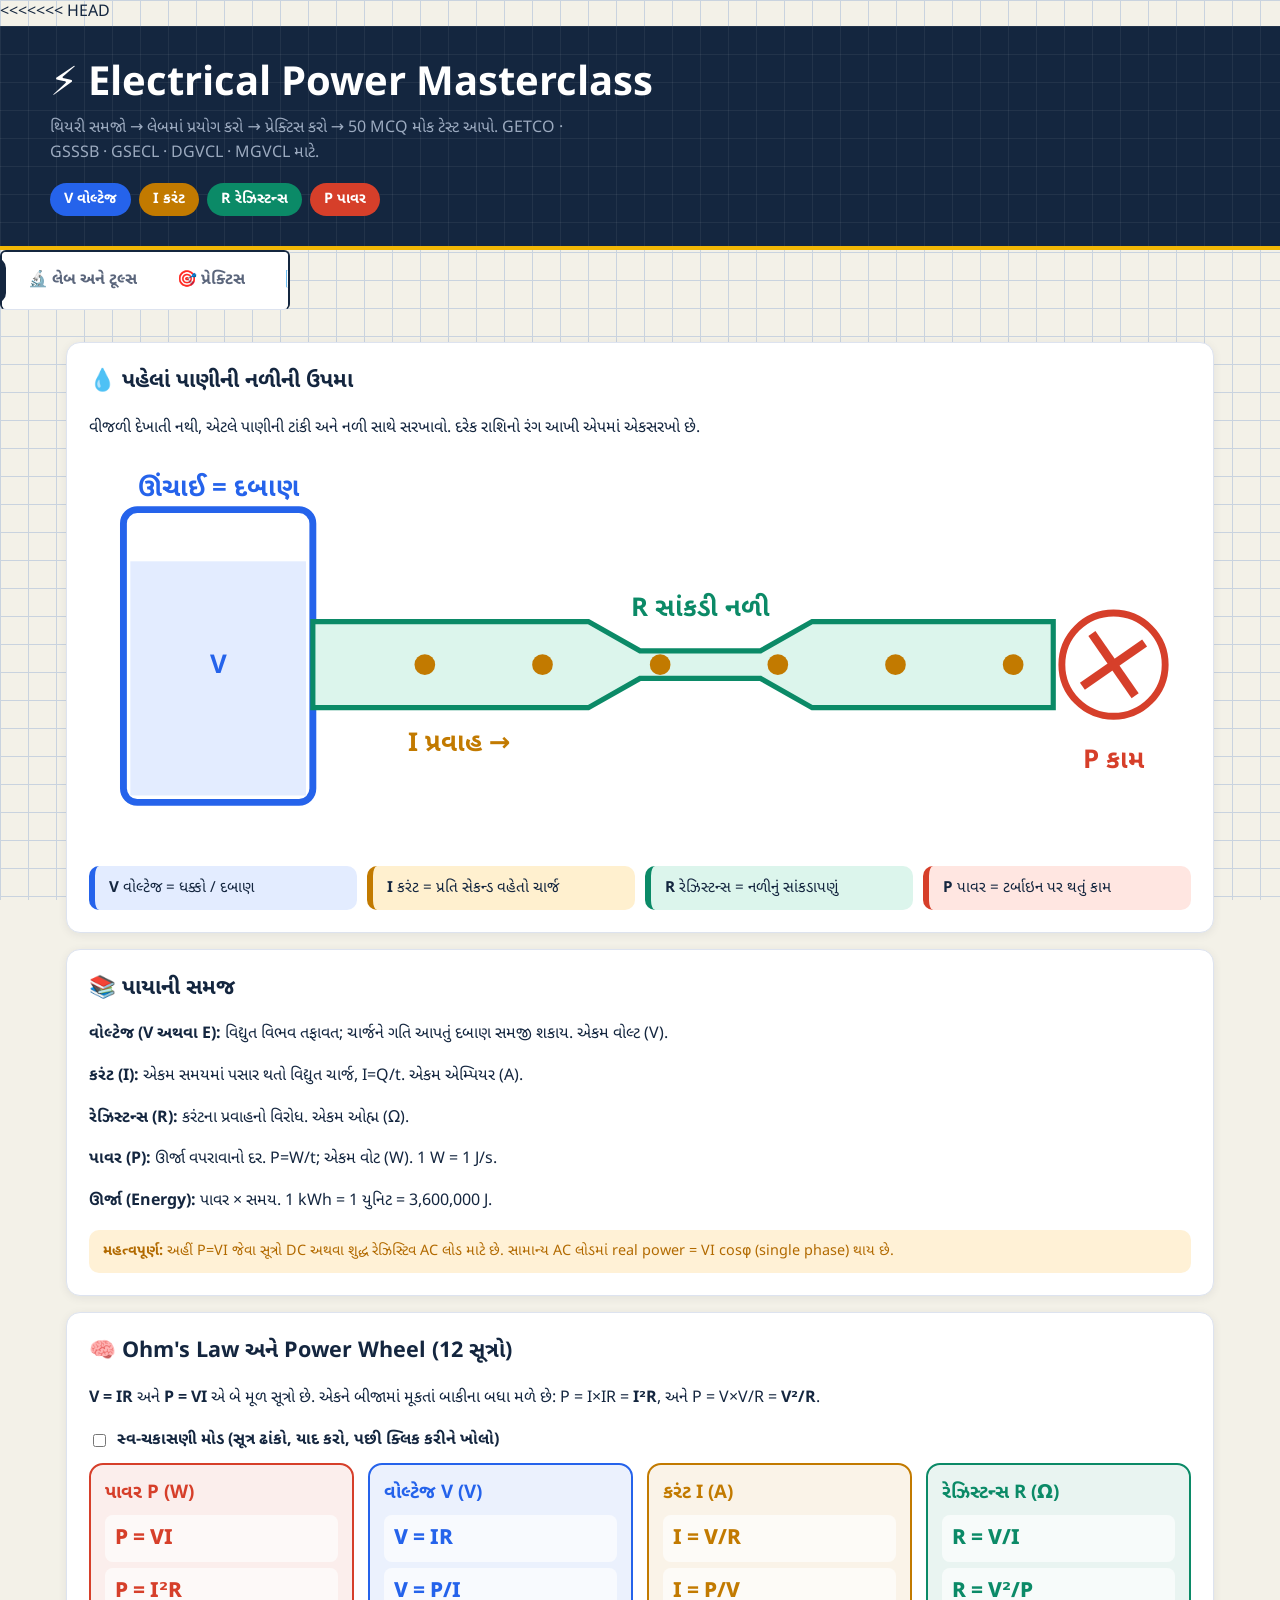
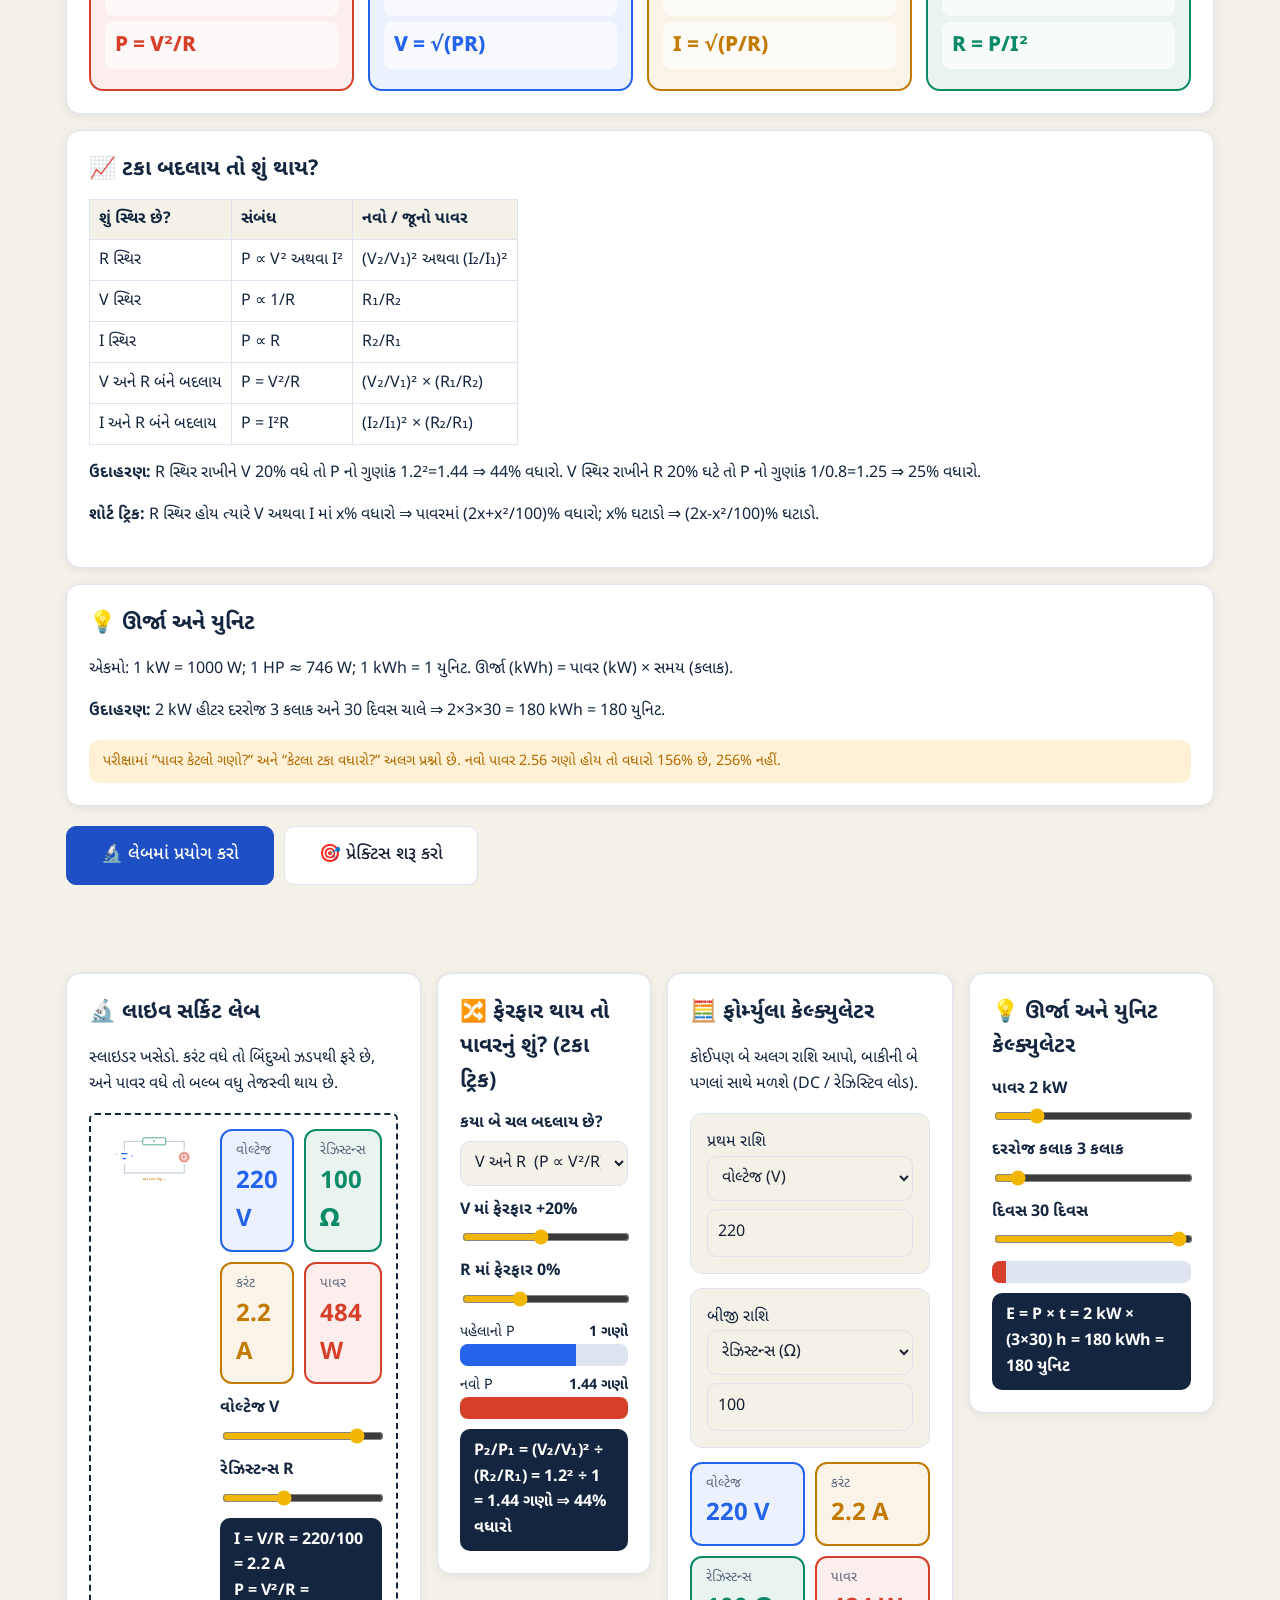
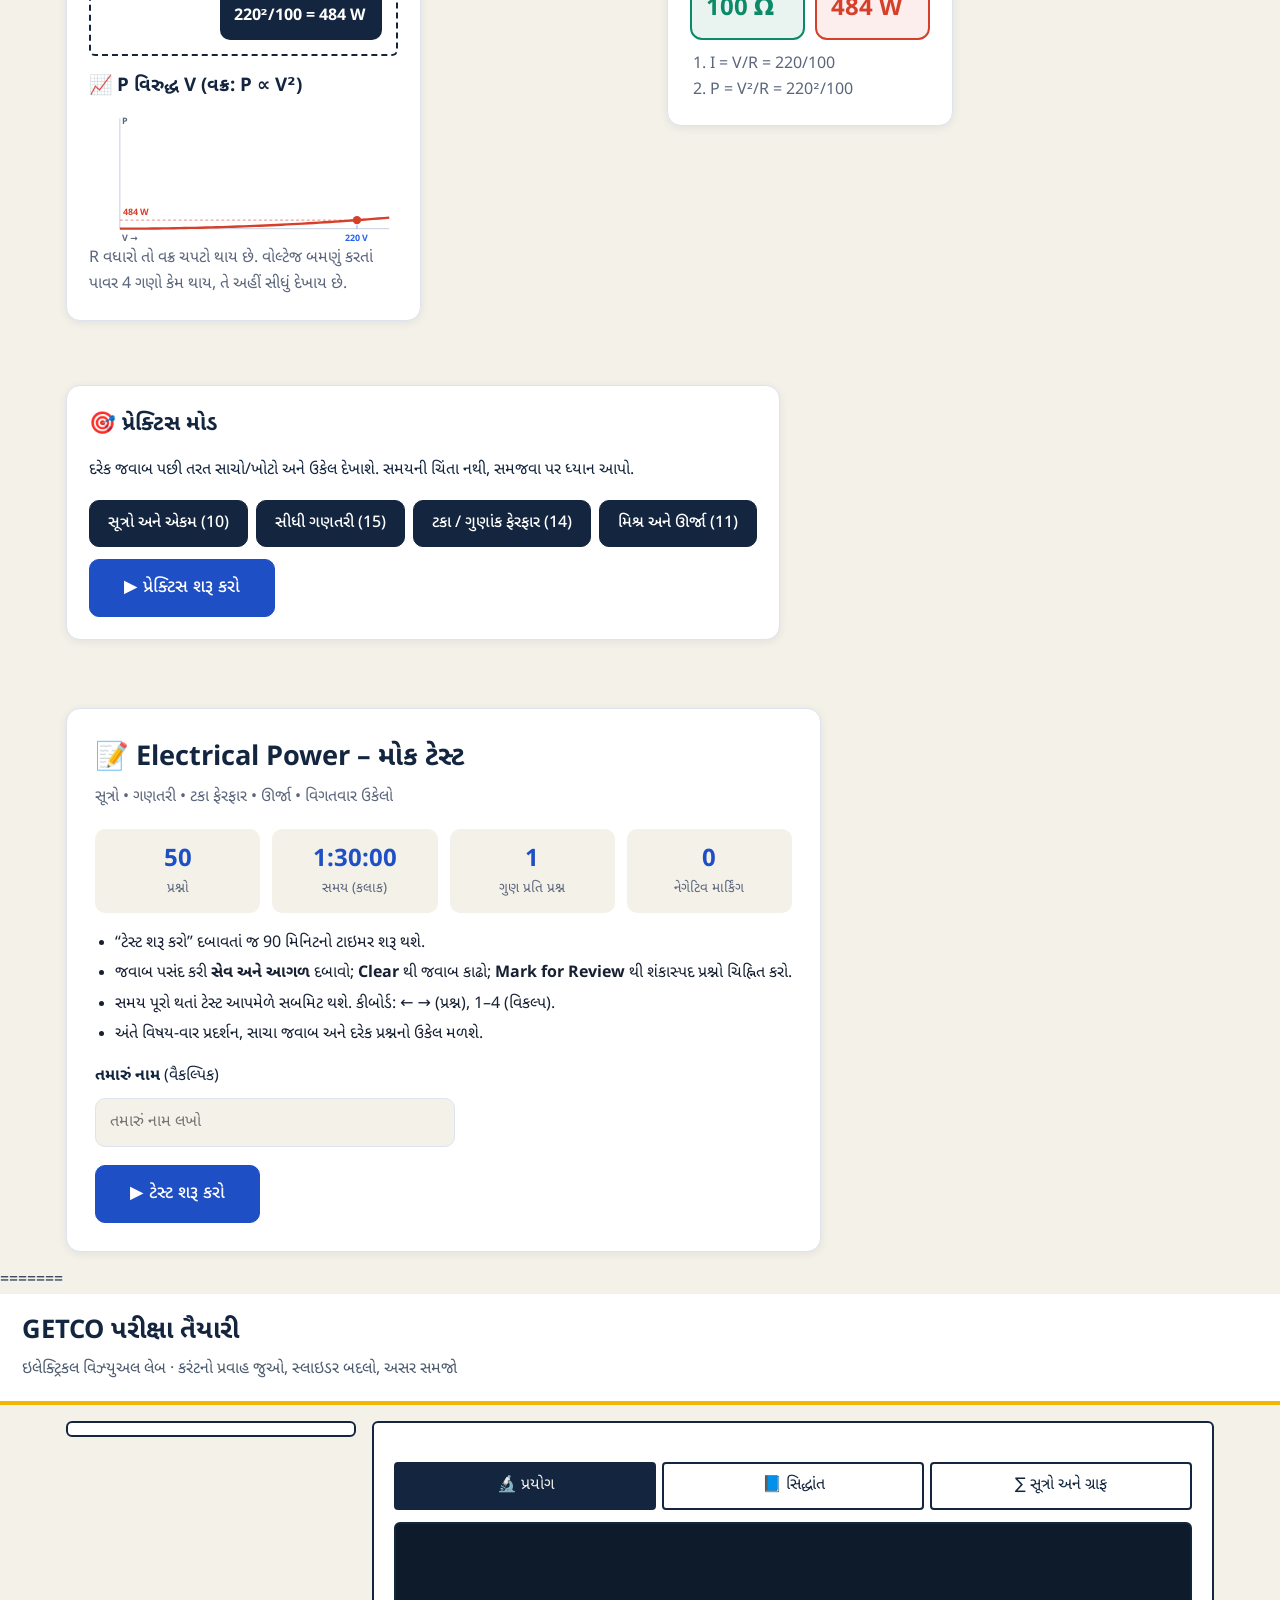
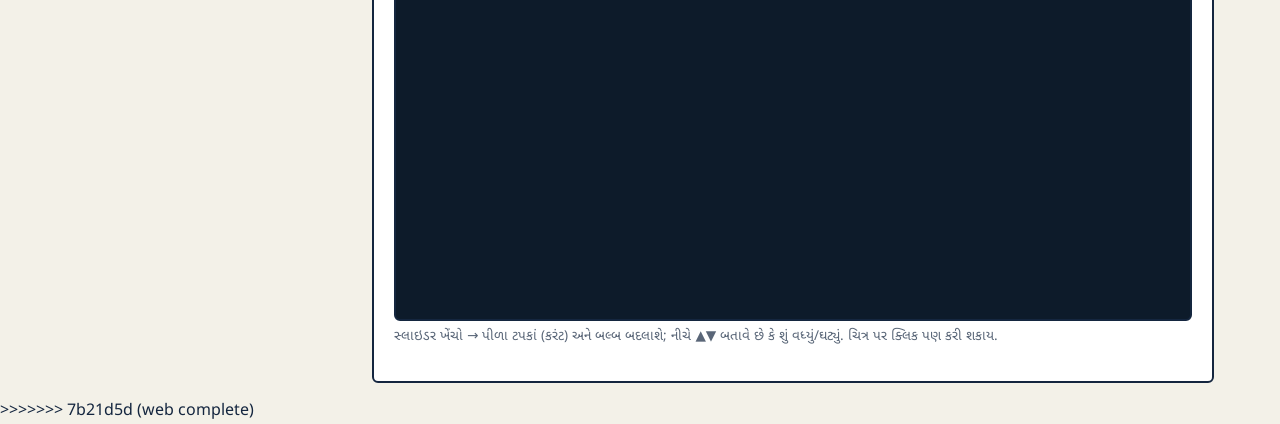
==== commit b5c4b9c4: "web complete" ====
--- a/index.html
+++ b/index.html
@@ -1,3 +1,4 @@
+<<<<<<< HEAD
 <!DOCTYPE html>
 <html lang="gu"><head><meta charset="utf-8">
 <meta name="viewport" content="width=device-width, initial-scale=1, viewport-fit=cover">
@@ -340,4 +341,14 @@
  if(pr.bad.length)$('pw').onclick=()=>pStart(pr.bad.slice().sort(()=>Math.random()-.5));$('ph').onclick=()=>pHome();$('pl').onclick=()=>tab('learn')}
 pHome();
 
-</script></body></html>+</script></body></html>
+=======
+<!doctype html><html lang="gu"><head><meta charset="utf-8"><meta name="viewport" content="width=device-width,initial-scale=1">
+<title>GETCO પરીક્ષા તૈયારી – ઇલેક્ટ્રિકલ વિઝ્યુઅલ લેબ</title><link rel="stylesheet" href="style.css"></head><body>
+<header><h1>GETCO પરીક્ષા તૈયારી</h1><p>ઇલેક્ટ્રિકલ વિઝ્યુઅલ લેબ · કરંટનો પ્રવાહ જુઓ, સ્લાઇડર બદલો, અસર સમજો</p></header>
+<div class="wrap"><nav id="nav" aria-label="વિષયો"></nav><main>
+<h2 id="ti"></h2><p id="tx"></p><div class="tabs"><button data-t="lab" class="on">🔬 પ્રયોગ</button><button data-t="th">📘 સિદ્ધાંત</button><button data-t="fm">∑ સૂત્રો અને ગ્રાફ</button></div><div id="lab"><canvas id="sc" width="600" height="300"></canvas>
+<p class="hint">સ્લાઇડર ખેંચો → પીળા ટપકાં (કરંટ) અને બલ્બ બદલાશે; નીચે ▲▼ બતાવે છે કે શું વધ્યું/ઘટ્યું. ચિત્ર પર ક્લિક પણ કરી શકાય.</p>
+<div id="ct"></div><div class="out" id="out"></div></div><div id="th" hidden></div><div id="fm" hidden></div></main></div>
+<script src="topics.js"></script><script src="theory.js"></script><script src="data.js"></script><script src="engine.js"></script></body></html>
+>>>>>>> 7b21d5d (web complete)
--- a/style.css
+++ b/style.css
@@ -0,0 +1,23 @@
+:root{--bg:#f3f1e8;--ink:#14263f;--line:#c9d3df;--acc:#f2b705;--card:#fff;--ok:#1f8a4c;--bad:#c0392b}
+@media(prefers-color-scheme:dark){:root{--bg:#0f1b2d;--ink:#e8eef6;--line:#2a3d57;--card:#16263d}}
+*{box-sizing:border-box}body{margin:0;font-family:"Noto Sans Gujarati","Shruti",system-ui,sans-serif;background:var(--bg);color:var(--ink);
+background-image:linear-gradient(var(--line) 1px,transparent 1px),linear-gradient(90deg,var(--line) 1px,transparent 1px);background-size:28px 28px;background-attachment:fixed}
+header{padding:18px 22px;border-bottom:4px solid var(--acc);background:var(--card)}h1{margin:0;font-size:1.6rem}header p{margin:4px 0 0;opacity:.75}
+.wrap{display:flex;gap:16px;padding:16px;align-items:flex-start}
+nav{width:290px;flex:none;max-height:calc(100vh - 110px);overflow:auto;position:sticky;top:12px;background:var(--card);border:2px solid var(--ink);border-radius:6px;padding:6px}
+nav button{display:flex;gap:8px;width:100%;text-align:left;border:0;background:none;color:inherit;font:inherit;padding:7px 8px;cursor:pointer;border-radius:4px}
+nav button:hover{background:var(--line)}nav button.on{background:var(--ink);color:var(--bg)}nav b{width:24px;opacity:.6}nav i{margin-left:auto;font-style:normal}
+main{flex:1;min-width:0;background:var(--card);border:2px solid var(--ink);border-radius:6px;padding:20px}
+h2{margin-top:0}.pts li{margin:6px 0}.lab{border:2px dashed var(--ink);border-radius:6px;padding:14px;margin:16px 0}
+.ctl{display:grid;grid-template-columns:150px 1fr 70px;gap:8px;align-items:center;margin:8px 0}input[type=range]{width:100%;accent-color:var(--acc)}
+.out{display:flex;flex-wrap:wrap;gap:10px;margin-top:12px}.out div{background:var(--ink);color:var(--bg);padding:8px 14px;border-radius:4px}.out strong{color:var(--acc);font-size:1.2rem}
+canvas{width:100%;max-width:640px;height:220px;display:block;margin-top:12px;border:1px solid var(--line);background:var(--bg)}
+.q{margin:12px 0}.q button{display:block;margin:5px 0;padding:8px 12px;font:inherit;border:2px solid var(--ink);background:none;color:inherit;border-radius:4px;cursor:pointer;text-align:left}
+.q button.ok{background:var(--ok);color:#fff}.q button.bad{background:var(--bad);color:#fff}
+@media(max-width:800px){.wrap{flex-direction:column}nav{width:100%;position:static;max-height:240px}.ctl{grid-template-columns:1fr 1fr 60px}}
+#sc{max-width:none;height:auto;aspect-ratio:2/1;background:#0d1b2a;border:2px solid var(--ink);border-radius:6px;cursor:pointer}
+.hint{font-size:.85rem;opacity:.7;margin:6px 0}.out div.bad{background:var(--bad)}.out em{font-style:normal;font-size:.85rem;margin-left:4px}.u{color:#ffb86b}.d{color:#7ecbff}
+.tabs{display:flex;gap:6px;margin:10px 0}.tabs button{flex:1;padding:9px;font:inherit;border:2px solid var(--ink);background:none;color:inherit;border-radius:4px;cursor:pointer}.tabs .on{background:var(--ink);color:var(--bg)}
+#th{font-size:1.1rem;line-height:1.8;border-left:6px solid var(--acc);padding:8px 16px;background:var(--bg)}[hidden]{display:none!important}
+.fc{border:2px solid var(--ink);border-radius:6px;padding:12px;margin:12px 0}.fc h4{margin:0 0 6px}.fc code{display:block;background:var(--ink);color:var(--acc);padding:6px 10px;border-radius:4px}
+.fin{display:flex;flex-wrap:wrap;gap:8px;margin:8px 0}.fin label{display:flex;flex-direction:column;font-size:.85rem}.fin input{width:110px;padding:4px;font:inherit}.fr{font-size:1.2rem;font-weight:700;margin:6px 0}.fc canvas{background:#0d1b2a;max-width:360px;height:120px}
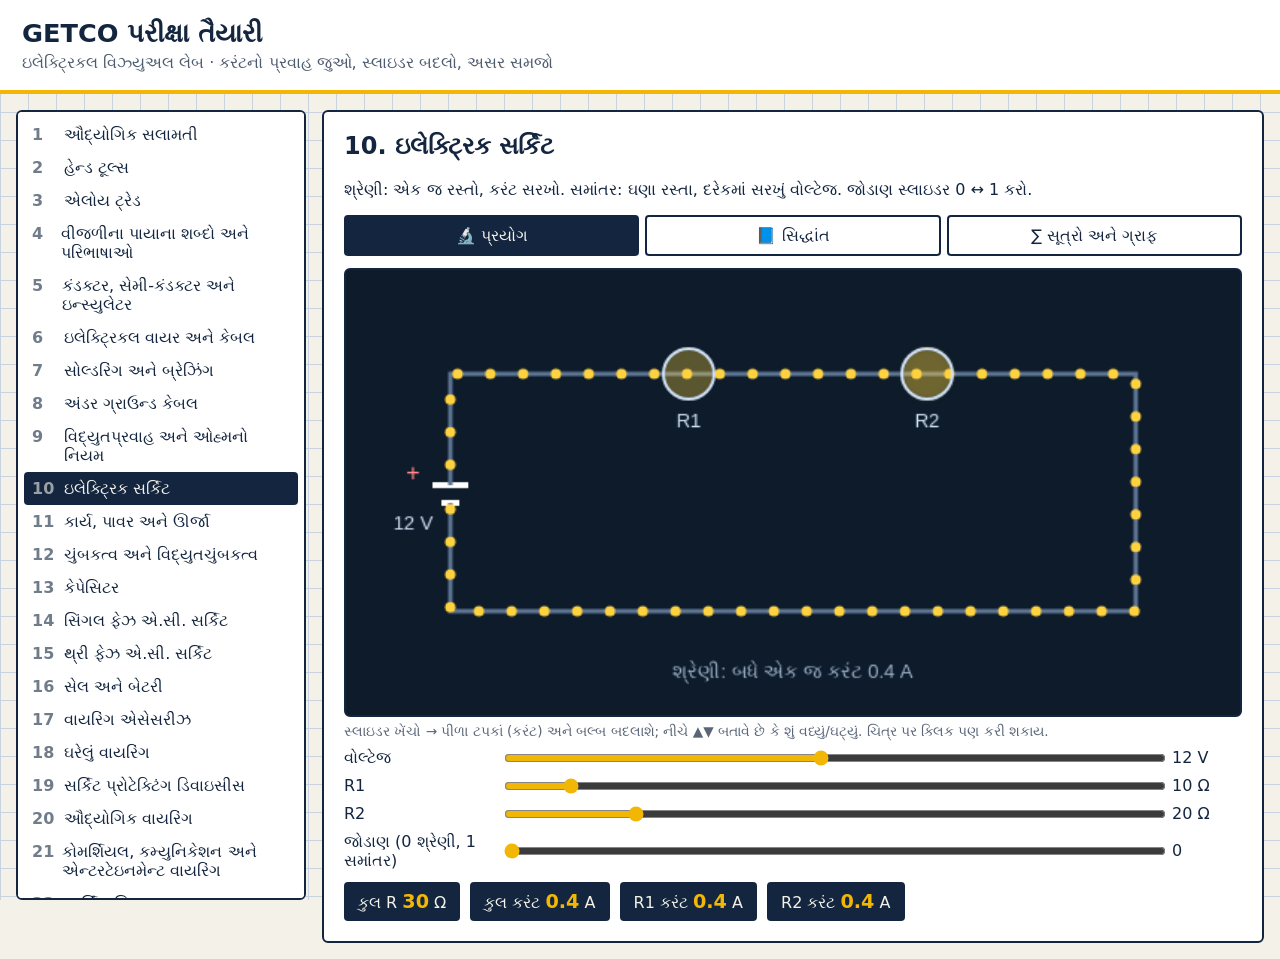
==== commit 5d3011d1: "web complete" ====
--- a/index.html
+++ b/index.html
@@ -1,348 +1,3 @@
-<<<<<<< HEAD
-<!DOCTYPE html>
-<html lang="gu"><head><meta charset="utf-8">
-<meta name="viewport" content="width=device-width, initial-scale=1, viewport-fit=cover">
-<title>⚡ Electrical Power Masterclass – શીખો, પ્રેક્ટિસ કરો, ટેસ્ટ આપો</title>
-<link href="https://fonts.googleapis.com/css2?family=Noto+Sans+Gujarati:wght@400;500;700;800&display=swap" rel="stylesheet">
-<style>
-:root{color-scheme:light;--bg:#f4f6fb;--card:#fff;--tx:#172033;--mut:#5b667c;--bd:#dde3ef;--pri:#2557d6;--priT:#fff;--ok:#12805c;--okB:#dff5ec;--bad:#c62f3a;--badB:#fde6e8;--warn:#b26a00;--warnB:#fff1d6;--rev:#7c3aed;--revB:#efe6fd;--sh:0 2px 10px rgba(20,30,60,.07);box-sizing:border-box;padding-top:env(safe-area-inset-top,0px);padding-bottom:env(safe-area-inset-bottom,0px)}
-*{box-sizing:border-box}html{scroll-padding-top:env(safe-area-inset-top,0px)}
-body{margin:0;background:var(--bg);color:var(--tx);font-family:'Noto Sans Gujarati',system-ui,-apple-system,'Segoe UI',sans-serif;line-height:1.6}
-button{font:inherit;cursor:pointer}
-.hide{display:none!important}
-.wrap{max-width:1180px;margin:0 auto;padding:16px}
-.card{background:var(--card);border:1px solid var(--bd);border-radius:14px;box-shadow:var(--sh)}
-.btn{border:1px solid var(--bd);background:var(--card);color:var(--tx);padding:10px 18px;border-radius:10px;font-weight:500;transition:.15s}
-.btn:hover{border-color:var(--pri)}.btn:disabled{opacity:.45;cursor:not-allowed}
-.btn.pri{background:var(--pri);color:var(--priT);border-color:var(--pri)}
-.btn.rev{background:var(--revB);color:var(--rev);border-color:var(--rev)}
-.btn.bad{color:var(--bad);border-color:var(--bad)}
-.btn.big{padding:14px 34px;font-size:1.1rem}
-/* start */
-#start .card{padding:28px;margin-top:20px}
-#start h1{margin:0 0 4px;font-size:1.7rem}.sub{color:var(--mut);margin:0 0 18px}
-.stats{display:grid;grid-template-columns:repeat(auto-fit,minmax(130px,1fr));gap:12px;margin:18px 0}
-.stat{background:var(--bg);border-radius:10px;padding:12px;text-align:center}.stat b{display:block;font-size:1.5rem;color:var(--pri)}.stat span{color:var(--mut);font-size:.85rem}
-#start ul{padding-left:20px;color:var(--tx)}#start li{margin:5px 0}
-input#nm{width:100%;max-width:360px;padding:11px 14px;border:1px solid var(--bd);border-radius:10px;background:var(--bg);color:var(--tx);font:inherit;margin:8px 0 18px}
-/* test */
-.top{position:sticky;top:env(safe-area-inset-top,0px);z-index:5;background:var(--card);border-bottom:1px solid var(--bd);display:flex;align-items:center;justify-content:space-between;gap:10px;padding:10px 16px;flex-wrap:wrap}
-.top h2{margin:0;font-size:1rem}
-.timer{font-variant-numeric:tabular-nums;font-weight:700;font-size:1.3rem;padding:6px 16px;border-radius:10px;background:var(--okB);color:var(--ok)}
-.timer.low{background:var(--warnB);color:var(--warn)}.timer.crit{background:var(--badB);color:var(--bad);animation:bl 1s infinite}
-@keyframes bl{50%{opacity:.55}}
-.layout{display:grid;grid-template-columns:1fr 310px;gap:16px;margin-top:16px}
-@media(max-width:860px){.layout{grid-template-columns:1fr}}
-.q{padding:22px}.qh{display:flex;justify-content:space-between;color:var(--mut);font-size:.9rem;margin-bottom:10px}
-.qt{font-size:1.15rem;font-weight:500;margin:0 0 16px;white-space:pre-line}
-.opt{display:flex;gap:12px;align-items:flex-start;width:100%;text-align:left;padding:13px 14px;margin:9px 0;border:1.5px solid var(--bd);border-radius:11px;background:var(--card);color:var(--tx)}
-.opt:hover{border-color:var(--pri)}
-.opt .k{flex:none;width:30px;height:30px;border-radius:50%;border:1.5px solid var(--bd);display:grid;place-items:center;font-weight:700;font-size:.9rem}
-.opt.sel{border-color:var(--pri);background:color-mix(in srgb,var(--pri) 10%,var(--card))}.opt.sel .k{background:var(--pri);color:var(--priT);border-color:var(--pri)}
-.opt.ok{border-color:var(--ok);background:var(--okB)}.opt.ok .k{background:var(--ok);color:var(--priT);border-color:var(--ok)}
-.opt.no{border-color:var(--bad);background:var(--badB)}.opt.no .k{background:var(--bad);color:var(--priT);border-color:var(--bad)}
-.acts{display:flex;flex-wrap:wrap;gap:10px;margin-top:18px;padding-top:16px;border-top:1px solid var(--bd)}.acts .sp{flex:1}
-.pal{padding:16px;align-self:start;position:sticky;top:calc(70px + env(safe-area-inset-top,0px))}
-.pal h3{margin:0 0 10px;font-size:1rem}
-.grid{display:grid;grid-template-columns:repeat(5,1fr);gap:7px}
-.n{aspect-ratio:1;border:1.5px solid var(--bd);border-radius:9px;background:var(--card);color:var(--tx);font-weight:600;font-size:.9rem;padding:0}
-.n.ans{background:var(--ok);color:var(--priT);border-color:var(--ok)}.n.seen{background:var(--badB);border-color:var(--bad);color:var(--bad)}
-.n.mk{background:var(--rev);color:var(--priT);border-color:var(--rev)}.n.cur{outline:3px solid var(--pri);outline-offset:1px}
-.n.c{background:var(--ok);color:var(--priT);border-color:var(--ok)}.n.w{background:var(--bad);color:var(--priT);border-color:var(--bad)}.n.s{background:var(--bg);color:var(--mut)}
-.leg{display:flex;flex-wrap:wrap;gap:8px 14px;margin:14px 0;font-size:.8rem;color:var(--mut)}.leg i{display:inline-block;width:12px;height:12px;border-radius:3px;margin-right:5px;vertical-align:-1px;border:1.5px solid var(--bd)}
-/* modal */
-.ov{position:fixed;inset:0;background:rgba(5,10,25,.6);display:grid;place-items:center;z-index:20;padding:16px}
-.md{padding:24px;max-width:440px;width:100%}.md h3{margin:0 0 8px}.md .r{display:flex;justify-content:flex-end;gap:10px;margin-top:18px}
-.sum{display:grid;grid-template-columns:1fr 1fr;gap:6px 12px;margin:12px 0}.sum span{color:var(--mut)}
-/* result */
-.hero{padding:26px;display:flex;gap:28px;align-items:center;flex-wrap:wrap;margin-top:16px}
-.ring{--p:0;width:150px;height:150px;border-radius:50%;background:conic-gradient(var(--ok) calc(var(--p)*1%),var(--bd) 0);display:grid;place-items:center}
-.ring div{width:118px;height:118px;border-radius:50%;background:var(--card);display:grid;place-items:center;text-align:center;line-height:1.15}.ring b{font-size:2rem}.ring small{color:var(--mut)}
-.kp{display:grid;grid-template-columns:repeat(auto-fit,minmax(120px,1fr));gap:12px;flex:1;min-width:260px}
-.kp .stat b{color:var(--tx)}.kp .g b{color:var(--ok)}.kp .r b{color:var(--bad)}.kp .y b{color:var(--warn)}
-.sec{padding:20px;margin-top:16px}.sec h3{margin:0 0 12px}
-.bars{display:grid;gap:12px}.bar .l{display:flex;justify-content:space-between;font-size:.9rem;margin-bottom:4px}.tr{height:12px;border-radius:8px;background:var(--bd);overflow:hidden}.tr i{display:block;height:100%}
-.tabs{display:flex;gap:8px;flex-wrap:wrap;margin-bottom:14px}.tabs .btn.on{background:var(--pri);color:var(--priT);border-color:var(--pri)}
-.rq{padding:18px;margin-bottom:14px}.rq .qt{font-size:1.05rem}
-.tag{display:inline-block;padding:2px 10px;border-radius:20px;font-size:.8rem;font-weight:600;margin-left:8px}.tag.c{background:var(--okB);color:var(--ok)}.tag.w{background:var(--badB);color:var(--bad)}.tag.s{background:var(--warnB);color:var(--warn)}
-.note{background:var(--warnB);color:var(--warn);padding:10px 14px;border-radius:10px;font-size:.9rem;margin-top:8px}
-.opt.static{cursor:default}
-
-:root{--V:#2563eb;--VB:#e3ecff;--I:#c27a00;--IB:#fff0cf;--R:#0b8a67;--RB:#dcf5ec;--P:#d63f2a;--PB:#ffe6e1;--ink:#0d1b2e;--pri:#1f4fc4}
-.hero2{background:var(--ink);background-image:linear-gradient(#ffffff0f 1px,transparent 1px),linear-gradient(90deg,#ffffff0f 1px,transparent 1px);background-size:28px 28px;color:#fff;padding:34px 16px 30px}
-.hero2 .in{max-width:1180px;margin:0 auto}.hero2 h1{margin:0 0 6px;font-size:clamp(1.6rem,4.5vw,2.5rem);line-height:1.25}
-.hero2 p{margin:0 0 16px;color:#c9d6ea;max-width:62ch}
-.chips{display:flex;flex-wrap:wrap;gap:8px}.ch{padding:5px 14px;border-radius:30px;font-weight:700;font-size:.9rem;color:#fff}
-.ch.v{background:var(--V)}.ch.i{background:var(--I)}.ch.r{background:var(--R)}.ch.p{background:var(--P)}
-.tabs2{position:sticky;top:0;z-index:6;background:var(--card);border-bottom:1px solid var(--bd);display:flex;gap:4px;overflow-x:auto;padding:6px 10px;justify-content:center}
-.tabs2 button{border:0;background:none;padding:10px 18px;border-radius:10px;font-weight:700;color:var(--mut);white-space:nowrap}
-.tabs2 button.on{background:var(--ink);color:#fff}.tabs2 button:focus-visible,.btn:focus-visible,.opt:focus-visible{outline:3px solid var(--pri);outline-offset:2px}
-.pn{display:none}.pn.on{display:block}
-.section{padding:22px;margin:16px 0}.section h2{margin:0 0 12px;font-size:1.35rem}.section h3{margin:14px 0 8px}
-.g2{display:grid;grid-template-columns:repeat(auto-fit,minmax(240px,1fr));gap:14px}
-.mini{padding:16px;border:1px solid var(--bd);border-radius:12px;background:var(--bg)}
-.formula{font-size:1.15rem;font-weight:800;color:var(--pri)}
-table{border-collapse:collapse;width:100%;display:block;overflow-x:auto}td,th{border:1px solid var(--bd);padding:9px;text-align:left}th{background:var(--bg)}
-.pipe svg,.cir svg,.curve svg{width:100%;height:auto;display:block}
-.pipe text,.cir text,.curve text{font-family:inherit;font-weight:700;font-size:15px}
-.legrow{display:grid;grid-template-columns:repeat(auto-fit,minmax(220px,1fr));gap:10px;margin-top:12px}
-.lg{padding:10px 14px;border-radius:10px;border-left:6px solid;font-size:.95rem}
-.lg.V{background:var(--VB);border-color:var(--V)}.lg.I{background:var(--IB);border-color:var(--I)}.lg.R{background:var(--RB);border-color:var(--R)}.lg.P{background:var(--PB);border-color:var(--P)}
-.ft{--c:var(--V);border-radius:14px;padding:14px;border:2px solid var(--c);background:color-mix(in srgb,var(--c) 9%,#fff)}
-.ft.P{--c:var(--P)}.ft.V{--c:var(--V)}.ft.I{--c:var(--I)}.ft.R{--c:var(--R)}
-.ft h3{margin:0 0 6px;color:var(--c)}
-.fm{display:block;width:100%;text-align:left;font-size:1.3rem;font-weight:800;padding:7px 10px;border:0;background:#ffffffa8;border-radius:8px;margin:6px 0;color:var(--c)}
-.hideF .fm span{filter:blur(8px);transition:.2s}.hideF .fm.rv span{filter:none}
-.lab{display:grid;grid-template-columns:1.2fr 1fr;gap:16px;align-items:start}@media(max-width:820px){.lab{grid-template-columns:1fr}}
-.rds{display:grid;grid-template-columns:1fr 1fr;gap:10px;margin-bottom:12px}
-.rd{padding:10px 14px;border-radius:12px;border:2px solid var(--c);background:color-mix(in srgb,var(--c) 9%,#fff)}
-.rd.V{--c:var(--V)}.rd.I{--c:var(--I)}.rd.R{--c:var(--R)}.rd.P{--c:var(--P)}
-.rd span{font-size:.85rem;color:var(--mut)}.rd b{display:block;font-size:1.5rem;color:var(--c);font-variant-numeric:tabular-nums}
-.sl{display:block;margin:12px 0 4px;font-weight:700}input[type=range]{width:100%;accent-color:var(--pri)}
-.eq{background:var(--ink);color:#fff;border-radius:10px;padding:10px 14px;font-weight:700;margin-top:10px;overflow-x:auto}
-select,input[type=number]{padding:10px;border:1px solid var(--bd);border-radius:10px;font:inherit;background:var(--bg);color:var(--tx);width:100%}
-.wb{display:grid;gap:8px;margin-top:12px}.wb .tr{height:22px}.wb .l{display:flex;justify-content:space-between;font-size:.9rem}
-.explain{margin-top:12px;padding:12px 14px;background:var(--VB);border-left:4px solid var(--V);border-radius:8px;font-size:.95rem;white-space:pre-wrap}
-.pbar{height:8px;background:var(--bd);border-radius:8px;overflow:hidden;margin:6px 0 14px}.pbar i{display:block;height:100%;background:var(--pri);transition:width .3s}
-.tp{display:flex;gap:8px;flex-wrap:wrap;margin:12px 0}.tp .btn.on{background:var(--ink);color:#fff;border-color:var(--ink)}
-.cta{display:flex;gap:10px;flex-wrap:wrap;margin:20px 0 40px}
-.steps{margin:10px 0 0;padding-left:20px;color:var(--mut)}
-@media print{.tabs2,.hero2{display:none}}
-</style></head><body>
-<div id="app">
-<header class="hero2"><div class="in"><h1>⚡ Electrical Power Masterclass</h1>
-<p>થિયરી સમજો → લેબમાં પ્રયોગ કરો → પ્રેક્ટિસ કરો → 50 MCQ મોક ટેસ્ટ આપો. GETCO · GSSSB · GSECL · DGVCL · MGVCL માટે.</p>
-<div class="chips"><span class="ch v">V વોલ્ટેજ</span><span class="ch i">I કરંટ</span><span class="ch r">R રેઝિસ્ટન્સ</span><span class="ch p">P પાવર</span></div></div></header>
-<nav class="tabs2" aria-label="વિભાગો"><button data-t="learn">📚 શીખો</button><button data-t="lab">🔬 લેબ અને ટૂલ્સ</button><button data-t="prac">🎯 પ્રેક્ટિસ</button><button data-t="start">📝 મોક ટેસ્ટ</button></nav>
-
-<section id="learn" class="pn wrap">
-<div class="card section"><h2>💧 પહેલાં પાણીની નળીની ઉપમા</h2>
-<p>વીજળી દેખાતી નથી, એટલે પાણીની ટાંકી અને નળી સાથે સરખાવો. દરેક રાશિનો રંગ આખી એપમાં એકસરખો છે.</p>
-<div class="pipe"><svg viewBox="0 0 640 230" role="img" aria-label="ટાંકી, નળી અને ટર્બાઇન">
-<rect x="20" y="30" width="110" height="170" rx="8" fill="#fff" stroke="var(--V)" stroke-width="4"/><rect x="24" y="60" width="102" height="136" fill="var(--VB)"/>
-<text x="75" y="125" text-anchor="middle" fill="var(--V)" font-size="26">V</text><text x="75" y="22" text-anchor="middle" fill="var(--V)">ઊંચાઈ = દબાણ</text>
-<path d="M130 95 H290 L320 112 H390 L420 95 H560 V145 H420 L390 128 H320 L290 145 H130 Z" fill="var(--RB)" stroke="var(--R)" stroke-width="3"/>
-<text x="355" y="92" text-anchor="middle" fill="var(--R)">R સાંકડી નળી</text>
-<g fill="var(--I)"><circle cy="120" r="6"><animate attributeName="cx" from="140" to="550" dur="3.6s" begin="0s" repeatCount="indefinite"/></circle><circle cy="120" r="6"><animate attributeName="cx" from="140" to="550" dur="3.6s" begin="-0.6s" repeatCount="indefinite"/></circle><circle cy="120" r="6"><animate attributeName="cx" from="140" to="550" dur="3.6s" begin="-1.2s" repeatCount="indefinite"/></circle><circle cy="120" r="6"><animate attributeName="cx" from="140" to="550" dur="3.6s" begin="-1.8s" repeatCount="indefinite"/></circle><circle cy="120" r="6"><animate attributeName="cx" from="140" to="550" dur="3.6s" begin="-2.4s" repeatCount="indefinite"/></circle><circle cy="120" r="6"><animate attributeName="cx" from="140" to="550" dur="3.6s" begin="-3s" repeatCount="indefinite"/></circle></g>
-<text x="215" y="170" text-anchor="middle" fill="var(--I)">I પ્રવાહ →</text>
-<g transform="translate(595 120)"><circle r="30" fill="#fff" stroke="var(--P)" stroke-width="4"/><g stroke="var(--P)" stroke-width="5"><line x1="-22" y1="0" x2="22" y2="0"/><line x1="0" y1="-22" x2="0" y2="22"/><animateTransform attributeName="transform" type="rotate" from="0" to="360" dur="2.5s" repeatCount="indefinite"/></g></g>
-<text x="595" y="180" text-anchor="middle" fill="var(--P)">P કામ</text></svg></div>
-<div class="legrow"><div class="lg V"><b>V</b> વોલ્ટેજ = ધક્કો / દબાણ</div><div class="lg I"><b>I</b> કરંટ = પ્રતિ સેકન્ડ વહેતો ચાર્જ</div><div class="lg R"><b>R</b> રેઝિસ્ટન્સ = નળીનું સાંકડાપણું</div><div class="lg P"><b>P</b> પાવર = ટર્બાઇન પર થતું કામ</div></div></div>
-<section class="section card"><h2>📚 પાયાની સમજ</h2><p><b>વોલ્ટેજ (V અથવા E):</b> વિદ્યુત વિભવ તફાવત; ચાર્જને ગતિ આપતું દબાણ સમજી શકાય. એકમ વોલ્ટ (V).</p><p><b>કરંટ (I):</b> એકમ સમયમાં પસાર થતો વિદ્યુત ચાર્જ, I=Q/t. એકમ એમ્પિયર (A).</p><p><b>રેઝિસ્ટન્સ (R):</b> કરંટના પ્રવાહનો વિરોધ. એકમ ઓહ્મ (Ω).</p><p><b>પાવર (P):</b> ઊર્જા વપરાવાનો દર. P=W/t; એકમ વોટ (W). 1 W = 1 J/s.</p><p><b>ઊર્જા (Energy):</b> પાવર × સમય. 1 kWh = 1 યુનિટ = 3,600,000 J.</p><div class="note"><b>મહત્વપૂર્ણ:</b> અહીં P=VI જેવા સૂત્રો DC અથવા શુદ્ધ રેઝિસ્ટિવ AC લોડ માટે છે. સામાન્ય AC લોડમાં real power = VI cosφ (single phase) થાય છે.</div></section>
-<div class="card section"><h2>🧠 Ohm's Law અને Power Wheel (12 સૂત્રો)</h2>
-<p><b>V = IR</b> અને <b>P = VI</b> એ બે મૂળ સૂત્રો છે. એકને બીજામાં મૂકતાં બાકીના બધા મળે છે: P = I×IR = <b>I²R</b>, અને P = V×V/R = <b>V²/R</b>.</p>
-<label style="display:flex;gap:8px;align-items:center;margin:10px 0;font-weight:700"><input type="checkbox" id="selfT"> સ્વ-ચકાસણી મોડ (સૂત્ર ઢાંકો, યાદ કરો, પછી ક્લિક કરીને ખોલો)</label>
-<div class="g2" id="wheel"></div></div>
-<section class="section card"><h2>📈 ટકા બદલાય તો શું થાય?</h2><table><tr><th>શું સ્થિર છે?</th><th>સંબંધ</th><th>નવો / જૂનો પાવર</th></tr><tr><td>R સ્થિર</td><td>P ∝ V² અથવા I²</td><td>(V₂/V₁)² અથવા (I₂/I₁)²</td></tr><tr><td>V સ્થિર</td><td>P ∝ 1/R</td><td>R₁/R₂</td></tr><tr><td>I સ્થિર</td><td>P ∝ R</td><td>R₂/R₁</td></tr><tr><td>V અને R બંને બદલાય</td><td>P = V²/R</td><td>(V₂/V₁)² × (R₁/R₂)</td></tr><tr><td>I અને R બંને બદલાય</td><td>P = I²R</td><td>(I₂/I₁)² × (R₂/R₁)</td></tr></table><p><b>ઉદાહરણ:</b> R સ્થિર રાખીને V 20% વધે તો P નો ગુણાંક 1.2²=1.44 ⇒ 44% વધારો. V સ્થિર રાખીને R 20% ઘટે તો P નો ગુણાંક 1/0.8=1.25 ⇒ 25% વધારો.</p><p><b>શોર્ટ ટ્રિક:</b> R સ્થિર હોય ત્યારે V અથવા I માં x% વધારો ⇒ પાવરમાં (2x+x²/100)% વધારો; x% ઘટાડો ⇒ (2x−x²/100)% ઘટાડો.</p></section>
-<section class="section card"><h2>💡 ઊર્જા અને યુનિટ</h2><p>એકમો: 1 kW = 1000 W; 1 HP ≈ 746 W; 1 kWh = 1 યુનિટ. ઊર્જા (kWh) = પાવર (kW) × સમય (કલાક).</p><p><b>ઉદાહરણ:</b> 2 kW હીટર દરરોજ 3 કલાક અને 30 દિવસ ચાલે ⇒ 2×3×30 = 180 kWh = 180 યુનિટ.</p><div class="note">પરીક્ષામાં “પાવર કેટલો ગણો?” અને “કેટલા ટકા વધારો?” અલગ પ્રશ્નો છે. નવો પાવર 2.56 ગણો હોય તો વધારો 156% છે, 256% નહીં.</div></section>
-<div class="cta"><button class="btn pri big" data-go="lab">🔬 લેબમાં પ્રયોગ કરો</button><button class="btn big" data-go="prac">🎯 પ્રેક્ટિસ શરૂ કરો</button></div>
-</section>
-
-<section id="lab" class="pn wrap">
-<div class="card section"><h2>🔬 લાઇવ સર્કિટ લેબ</h2><p>સ્લાઇડર ખસેડો. કરંટ વધે તો બિંદુઓ ઝડપથી ફરે છે, અને પાવર વધે તો બલ્બ વધુ તેજસ્વી થાય છે.</p>
-<div class="lab"><div class="cir" id="cir"></div><div>
-<div class="rds"><div class="rd V"><span>વોલ્ટેજ</span><b id="oV"></b></div><div class="rd R"><span>રેઝિસ્ટન્સ</span><b id="oR"></b></div><div class="rd I"><span>કરંટ</span><b id="oI"></b></div><div class="rd P"><span>પાવર</span><b id="oP"></b></div></div>
-<label class="sl" for="vR">વોલ્ટેજ V</label><input id="vR" type="range" min="10" max="250" step="5" value="220">
-<label class="sl" for="rR">રેઝિસ્ટન્સ R</label><input id="rR" type="range" min="10" max="250" step="5" value="100">
-<div class="eq" id="eqL"></div></div></div>
-<h3>📈 P વિરુદ્ધ V (વક્ર: P ∝ V²)</h3><div class="curve" id="curve"></div>
-<p style="color:var(--mut);margin:0">R વધારો તો વક્ર ચપટો થાય છે. વોલ્ટેજ બમણું કરતાં પાવર 4 ગણો કેમ થાય, તે અહીં સીધું દેખાય છે.</p></div>
-
-<div class="card section"><h2>🔀 ફેરફાર થાય તો પાવરનું શું? (ટકા ટ્રિક)</h2>
-<label class="sl" for="wm">કયા બે ચલ બદલાય છે?</label><select id="wm"><option value="v">V અને R &nbsp;(P ∝ V²/R)</option><option value="i">I અને R &nbsp;(P ∝ I²R)</option></select>
-<label class="sl" for="dv"><span id="dvL"></span> <b id="dvV"></b></label><input id="dv" type="range" min="-50" max="100" step="5" value="20">
-<label class="sl" for="dr">R માં ફેરફાર <b id="drV"></b></label><input id="dr" type="range" min="-50" max="100" step="5" value="0">
-<div class="wb"><div><div class="l"><span>પહેલાનો P</span><b>1 ગણો</b></div><div class="tr"><i id="b0" style="background:var(--V)"></i></div></div><div><div class="l"><span>નવો P</span><b id="b1t"></b></div><div class="tr"><i id="b1" style="background:var(--P)"></i></div></div></div>
-<div class="eq" id="eqW"></div></div>
-
-<div class="card section"><h2>🧮 ફોર્મ્યુલા કેલ્ક્યુલેટર</h2><p>કોઈપણ બે અલગ રાશિ આપો, બાકીની બે પગલાં સાથે મળશે (DC / રેઝિસ્ટિવ લોડ).</p>
-<div class="g2"><div class="mini"><label>પ્રથમ રાશિ<select id="t1"><option value="V">વોલ્ટેજ (V)</option><option value="I">કરંટ (A)</option><option value="R">રેઝિસ્ટન્સ (Ω)</option><option value="P">પાવર (W)</option></select></label><input id="n1" type="number" step="any" value="220" style="margin-top:8px"></div>
-<div class="mini"><label>બીજી રાશિ<select id="t2"><option value="R">રેઝિસ્ટન્સ (Ω)</option><option value="I">કરંટ (A)</option><option value="V">વોલ્ટેજ (V)</option><option value="P">પાવર (W)</option></select></label><input id="n2" type="number" step="any" value="100" style="margin-top:8px"></div></div>
-<div class="rds" style="margin-top:14px" id="cOut"></div><ol class="steps" id="cSteps"></ol></div>
-
-<div class="card section"><h2>💡 ઊર્જા અને યુનિટ કેલ્ક્યુલેટર</h2>
-<label class="sl" for="ek">પાવર <b id="ekV"></b></label><input id="ek" type="range" min="0.1" max="10" step="0.1" value="2">
-<label class="sl" for="eh">દરરોજ કલાક <b id="ehV"></b></label><input id="eh" type="range" min="1" max="24" value="3">
-<label class="sl" for="ed">દિવસ <b id="edV"></b></label><input id="ed" type="range" min="1" max="31" value="30">
-<div class="wb"><div class="tr"><i id="eb" style="background:var(--P)"></i></div></div><div class="eq" id="eqE"></div></div>
-</section>
-
-<section id="prac" class="pn wrap"><div class="card section" id="pa"></div></section>
-
-<section id="start" class="pn wrap"><div class="card">
-<h1>📝 Electrical Power – મોક ટેસ્ટ</h1><p class="sub">સૂત્રો • ગણતરી • ટકા ફેરફાર • ઊર્જા • વિગતવાર ઉકેલો</p>
-<div class="stats"><div class="stat"><b>50</b><span>પ્રશ્નો</span></div><div class="stat"><b>1:30:00</b><span>સમય (કલાક)</span></div><div class="stat"><b>1</b><span>ગુણ પ્રતિ પ્રશ્ન</span></div><div class="stat"><b>0</b><span>નેગેટિવ માર્કિંગ</span></div></div>
-<ul><li>“ટેસ્ટ શરૂ કરો” દબાવતાં જ 90 મિનિટનો ટાઇમર શરૂ થશે.</li><li>જવાબ પસંદ કરી <b>સેવ અને આગળ</b> દબાવો; <b>Clear</b> થી જવાબ કાઢો; <b>Mark for Review</b> થી શંકાસ્પદ પ્રશ્નો ચિહ્નિત કરો.</li><li>સમય પૂરો થતાં ટેસ્ટ આપમેળે સબમિટ થશે. કીબોર્ડ: ← → (પ્રશ્ન), 1–4 (વિકલ્પ).</li><li>અંતે વિષય-વાર પ્રદર્શન, સાચા જવાબ અને દરેક પ્રશ્નનો ઉકેલ મળશે.</li></ul>
-<label for="nm"><b>તમારું નામ</b> (વૈકલ્પિક)</label><br><input id="nm" placeholder="તમારું નામ લખો" maxlength="40"><br>
-<button class="btn pri big" id="go">▶ ટેસ્ટ શરૂ કરો</button></div></section>
-</div>
-
-<section id="test" class="hide">
-<div class="top"><h2>⚡ Electrical Power – 50 MCQ</h2><div class="timer" id="tm">01:30:00</div><button class="btn pri" id="sub">Submit Test</button></div>
-<div class="wrap"><div class="layout"><div class="card q" id="qc"></div>
-<aside class="card pal"><h3>પ્રશ્ન પેલેટ</h3><div class="grid" id="pg"></div>
-<div class="leg"><span><i style="background:var(--ok)"></i>જવાબ આપ્યો</span><span><i style="background:var(--badB);border-color:var(--bad)"></i>જવાબ નથી</span><span><i style="background:var(--rev)"></i>Review</span><span><i></i>ન જોયો</span></div>
-<div class="sum" id="ps"></div></aside></div></div></section>
-<section id="res" class="hide wrap"></section>
-<div id="modal" class="ov hide"><div class="card md" id="mb"></div></div>
-
-<script>
-const QUESTIONS=[{"q": "વોલ્ટેજ અને કરંટ આપેલા હોય તો પાવરનું સૂત્ર કયું?", "o": ["P=V/I", "P=VI", "P=I²/V", "P=V²I"], "a": 1, "s": "પાવર એટલે એકમ સમય દીઠ ઊર્જા. W=VIt અને P=W/t હોવાથી P=VI."}, {"q": "કરંટ અને રેઝિસ્ટન્સ પરથી પાવરનું સૂત્ર કયું?", "o": ["P=IR", "P=I²R", "P=IR²", "P=I²/R"], "a": 1, "s": "P=VI અને ઓહ્મના નિયમથી V=IR. તેથી P=(IR)I=I²R."}, {"q": "વોલ્ટેજ અને રેઝિસ્ટન્સ પરથી પાવરનું સૂત્ર કયું?", "o": ["P=V²R", "P=V/R²", "P=V²/R", "P=R/V²"], "a": 2, "s": "I=V/R ને P=VI માં મૂકવાથી P=V×V/R=V²/R."}, {"q": "વોલ્ટેજ અને કરંટ પરથી રેઝિસ્ટન્સનું સૂત્ર કયું?", "o": ["R=VI", "R=I/V", "R=V/I", "R=V²I"], "a": 2, "s": "ઓહ્મનો નિયમ V=IR છે. બંને બાજુ I વડે ભાગતાં R=V/I."}, {"q": "પાવર અને કરંટ પરથી રેઝિસ્ટન્સનું સૂત્ર કયું?", "o": ["R=P/I", "R=PI²", "R=P/I²", "R=I²/P"], "a": 2, "s": "P=I²R હોવાથી R=P/I². કરંટનો વર્ગ લેવાનું ભૂલશો નહીં."}, {"q": "પાવર અને રેઝિસ્ટન્સ પરથી વોલ્ટેજનું સૂત્ર કયું?", "o": ["V=√(P/R)", "V=PR", "V=√(PR)", "V=P/R"], "a": 2, "s": "P=V²/R ⇒ V²=PR ⇒ વોલ્ટેજનું પરિમાણ V=√(PR)."}, {"q": "પાવર અને રેઝિસ્ટન્સ પરથી કરંટનું સૂત્ર કયું?", "o": ["I=√(PR)", "I=P/R", "I=√(P/R)", "I=R/P"], "a": 2, "s": "P=I²R ⇒ I²=P/R ⇒ I=√(P/R)."}, {"q": "પાવરનો SI એકમ કયો છે?", "o": ["જુલ", "વોલ્ટ", "વોટ", "ઓહ્મ"], "a": 2, "s": "P=W/t; 1 વોટ = 1 જુલ પ્રતિ સેકન્ડ. તેથી સાચો એકમ વોટ (W) છે."}, {"q": "1 યાંત્રિક હોર્સપાવર આશરે કેટલા વોટ છે?", "o": ["476 W", "746 W", "1000 W", "550 W"], "a": 1, "s": "1 mechanical HP = 745.7 W ≈ 746 W. આ યાંત્રિક આઉટપુટનું રૂપાંતર છે."}, {"q": "P, V, I અને R ના સૂત્રો દર્શાવતું ચક્ર શું કહેવાય?", "o": ["TIRE Wheel", "PIVR Wheel", "Power Wheel", "Voltage Circle"], "a": 2, "s": "Ohm’s Law Power Wheel માં ચાર રાશિઓના 12 સંબંધિત સૂત્રો દર્શાવાય છે."}, {"q": "220 V પર 5 A કરંટ હોય તો પાવર કેટલો?", "o": ["440 W", "1100 W", "2200 W", "44 W"], "a": 1, "s": "આપેલ: V=220 V, I=5 A. સૂત્ર P=VI. ગણતરી: 220×5=1100 W = 1.1 kW."}, {"q": "10 Ω માંથી 3 A કરંટ વહે તો પાવર કેટલો?", "o": ["30 W", "60 W", "90 W", "300 W"], "a": 2, "s": "આપેલ: R=10 Ω, I=3 A. P=I²R=3²×10=9×10=90 W."}, {"q": "100 Ω પર 200 V લગાડીએ તો પાવર કેટલો?", "o": ["200 W", "400 W", "100 W", "800 W"], "a": 1, "s": "આપેલ: V=200 V, R=100 Ω. P=V²/R=200²/100=40000/100=400 W."}, {"q": "500 W ઉપકરણ 250 V પર ચાલે તો કરંટ કેટલો?", "o": ["0.5 A", "1 A", "2 A", "4 A"], "a": 2, "s": "આપેલ: P=500 W, V=250 V. I=P/V=500/250=2 A."}, {"q": "60 W પાવર અને 5 Ω રેઝિસ્ટન્સ હોય તો કરંટ કેટલો?", "o": ["2 A", "√12 A", "12 A", "5 A"], "a": 1, "s": "આપેલ: P=60 W, R=5 Ω. I=√(P/R)=√(60/5)=√12≈3.46 A."}, {"q": "800 W અને 8 A માટે રેઝિસ્ટન્સ કેટલું?", "o": ["12.5 Ω", "100 Ω", "8 Ω", "10 Ω"], "a": 0, "s": "આપેલ: P=800 W, I=8 A. R=P/I²=800/64=12.5 Ω."}, {"q": "400 W અને 25 Ω હોય તો વોલ્ટેજ કેટલું?", "o": ["50 V", "100 V", "200 V", "400 V"], "a": 1, "s": "આપેલ: P=400 W, R=25 Ω. V=√(PR)=√(400×25)=√10000=100 V."}, {"q": "12 V અને 4 A માટે રેઝિસ્ટન્સ કેટલું?", "o": ["48 Ω", "16 Ω", "3 Ω", "8 Ω"], "a": 2, "s": "R=V/I=12/4=3 Ω."}, {"q": "240 V અને 60 Ω હોય તો કરંટ કેટલો?", "o": ["2 A", "4 A", "6 A", "8 A"], "a": 1, "s": "I=V/R=240/60=4 A."}, {"q": "1000 W ઉપકરણ 250 V પર ચાલે તો રેઝિસ્ટન્સ કેટલું?", "o": ["25 Ω", "62.5 Ω", "125 Ω", "250 Ω"], "a": 1, "s": "R=V²/P=250²/1000=62500/1000=62.5 Ω."}, {"q": "2 A કરંટ અને 20 Ω રેઝિસ્ટન્સ હોય તો વોલ્ટેજ કેટલું?", "o": ["10 V", "20 V", "40 V", "80 V"], "a": 2, "s": "V=IR=2×20=40 V."}, {"q": "5 A પર 500 W પાવર વપરાય તો રેઝિસ્ટન્સ કેટલું?", "o": ["10 Ω", "20 Ω", "25 Ω", "100 Ω"], "a": 1, "s": "R=P/I²=500/5²=500/25=20 Ω."}, {"q": "1500 W હીટર 250 V પર ચાલે તો કરંટ કેટલો?", "o": ["4 A", "5 A", "6 A", "8 A"], "a": 2, "s": "I=P/V=1500/250=6 A."}, {"q": "40 Ω માંથી 2 A કરંટ વહે તો પાવર કેટલો?", "o": ["80 W", "120 W", "160 W", "200 W"], "a": 2, "s": "P=I²R=2²×40=4×40=160 W."}, {"q": "41.67 Ω રેઝિસ્ટન્સ પર 250 V હોય તો પાવર આશરે કેટલો?", "o": ["750 W", "1000 W", "1250 W", "1500 W"], "a": 3, "s": "P=V²/R=250²/41.67≈62500/41.67≈1499.88 W ≈ 1500 W."}, {"q": "R સ્થિર હોય અને V બમણું થાય તો પાવર કેટલો થાય?", "o": ["2 ગણો", "3 ગણો", "4 ગણો", "8 ગણો"], "a": 2, "s": "R સ્થિર હોય ત્યારે P∝V². તેથી P₂/P₁=(2V/V)²=4. પાવર 4 ગણો (300% વધારો)."}, {"q": "R સ્થિર હોય અને I ત્રણ ગણો થાય તો પાવર કેટલો?", "o": ["3 ગણો", "6 ગણો", "9 ગણો", "12 ગણો"], "a": 2, "s": "P∝I². I₂/I₁=3 એટલે P₂/P₁=3²=9."}, {"q": "V સ્થિર રાખીને R બમણું થાય તો પાવર કેટલો?", "o": ["બમણો", "અડધો", "ચાર ગણો", "અપરિવર્તિત"], "a": 1, "s": "P=V²/R. R₂=2R₁ હોવાથી P₂/P₁=R₁/R₂=1/2. એટલે 50% ઘટાડો."}, {"q": "I સ્થિર રાખીને R ત્રણ ગણું થાય તો પાવર કેટલો?", "o": ["એક તૃતીયાંશ", "9 ગણો", "3 ગણો", "અપરિવર્તિત"], "a": 2, "s": "P=I²R. I સ્થિર હોય તો P∝R. R ત્રણ ગણું એટલે P ત્રણ ગણો."}, {"q": "V 20% વધે અને R સ્થિર હોય તો P કેટલા ટકા વધે?", "o": ["20%", "40%", "44%", "48%"], "a": 2, "s": "V₂/V₁=1.20. P₂/P₁=(1.20)²=1.44. વધારો=(1.44−1)×100=44%."}, {"q": "V 10% ઘટે અને R સ્થિર હોય તો P કેટલા ટકા ઘટે?", "o": ["10%", "19%", "20%", "21%"], "a": 1, "s": "V₂/V₁=0.90. P₂/P₁=0.9²=0.81. ઘટાડો=(1−0.81)×100=19%."}, {"q": "I 20% વધે અને R સ્થિર હોય તો P કેટલા ટકા વધે?", "o": ["20%", "40%", "44%", "50%"], "a": 2, "s": "I₂/I₁=1.2. P₂/P₁=1.2²=1.44. વધારો=44%."}, {"q": "I 30% ઘટે અને R સ્થિર હોય તો P કેટલા ટકા ઘટે?", "o": ["30%", "49%", "51%", "60%"], "a": 2, "s": "I₂/I₁=0.7. P₂/P₁=0.7²=0.49. ઘટાડો=(1−0.49)×100=51%."}, {"q": "V સ્થિર અને R 25% વધે તો P કેટલા ટકા ઘટે?", "o": ["20%", "25%", "30%", "40%"], "a": 0, "s": "R₂/R₁=1.25. P₂/P₁=1/1.25=0.8. ઘટાડો=20%."}, {"q": "V સ્થિર અને R 20% ઘટે તો P કેટલા ટકા વધે?", "o": ["20%", "25%", "30%", "40%"], "a": 1, "s": "R₂/R₁=0.8. P₂/P₁=1/0.8=1.25. વધારો=25%."}, {"q": "V 10% વધે અને R 10% વધે તો P માં શું ફેરફાર?", "o": ["10% વધારો", "20% વધારો", "10% ઘટાડો", "ફેરફાર નહીં"], "a": 0, "s": "P₂/P₁=(V₂/V₁)²/(R₂/R₁)=1.1²/1.1=1.1. એટલે 10% વધારો."}, {"q": "V 20% વધે અને R 20% ઘટે તો P કેટલા ટકા વધે?", "o": ["44%", "60%", "80%", "100%"], "a": 2, "s": "P₂/P₁=1.2²/0.8=1.44/0.8=1.8. વધારો=(1.8−1)×100=80%."}, {"q": "I 10% વધે અને R 20% ઘટે તો P માં શું ફેરફાર?", "o": ["3.2% ઘટાડો", "3.2% વધારો", "12% વધારો", "20% ઘટાડો"], "a": 0, "s": "P₂/P₁=(I₂/I₁)²×(R₂/R₁)=1.1²×0.8=0.968. ઘટાડો=3.2%."}, {"q": "V 20% ઘટે અને R 20% ઘટે તો P કેટલા ટકા ઘટે?", "o": ["10%", "20%", "36%", "40%"], "a": 1, "s": "P₂/P₁=0.8²/0.8=0.8. એટલે પાવરમાં 20% ઘટાડો."}, {"q": "R સ્થિર અને P 69% વધારવો હોય તો V કેટલા ટકા વધારવો?", "o": ["20%", "25%", "30%", "35%"], "a": 2, "s": "P₂/P₁=1.69. V₂/V₁=√1.69=1.3. એટલે V માં 30% વધારો જરૂરી."}, {"q": "100 Ω પર V ને 100 V થી 150 V કરીએ તો નવો P કેટલો?", "o": ["150 W", "200 W", "225 W", "250 W"], "a": 2, "s": "R=100 Ω સ્થિર. P₂=V₂²/R=150²/100=22500/100=225 W."}, {"q": "4 A પર P=80 W છે. I ને 6 A કરીએ અને R સ્થિર હોય તો P કેટલો?", "o": ["120 W", "160 W", "180 W", "240 W"], "a": 2, "s": "R=P₁/I₁²=80/16=5 Ω. P₂=I₂²R=6²×5=180 W. શોર્ટકટ: 80×(6/4)²=180 W."}, {"q": "200 V પર P=400 W છે. V=250 V થાય અને R સ્થિર હોય તો P કેટલો?", "o": ["500 W", "625 W", "700 W", "800 W"], "a": 1, "s": "P₂=P₁(V₂/V₁)²=400×(250/200)²=400×1.5625=625 W."}, {"q": "120 V પર I=3 A છે. V=180 V થાય અને R સ્થિર હોય તો I કેટલો?", "o": ["3.5 A", "4 A", "4.5 A", "6 A"], "a": 2, "s": "R=120/3=40 Ω. નવો કરંટ I₂=180/40=4.5 A."}, {"q": "50 Ω હીટર 200 V પર 800 W છે. R=40 Ω થાય અને V સ્થિર હોય તો P કેટલો?", "o": ["640 W", "800 W", "1000 W", "1250 W"], "a": 2, "s": "P₂=V²/R₂=200²/40=40000/40=1000 W. મૂળ 800 W કરતાં 25% વધારે."}, {"q": "P=900 W અને R=25 Ω હોય તો V અને I અનુક્રમે કેટલા?", "o": ["150 V, 6 A", "100 V, 9 A", "225 V, 4 A", "180 V, 5 A"], "a": 0, "s": "I=√(P/R)=√(900/25)=√36=6 A. V=IR=6×25=150 V. ચકાસણી: VI=900 W."}, {"q": "I 5 A થી 8 A થાય અને R સ્થિર હોય તો P કેટલા ટકા વધે?", "o": ["60%", "96%", "156%", "256%"], "a": 2, "s": "P₂/P₁=(8/5)²=64/25=2.56. વધારો=(2.56−1)×100=156%. 256% એ નવો કુલ પાવર છે, વધારો નહીં."}, {"q": "240 V પર P=1200 W છે. R સ્થિર રાખી P=750 W કરવા V કેટલું?", "o": ["150 V", "189.7 V", "200 V", "220 V"], "a": 1, "s": "V₂=V₁√(P₂/P₁)=240√(750/1200)=240√0.625≈189.74 V. તેથી નજીકનો વિકલ્પ 189.7 V. અગાઉના ખોટા વિકલ્પને અહીં સુધાર્યો છે."}, {"q": "2 A પર P=40 W છે. I 50% અને R 20% વધે તો નવો P કેટલો?", "o": ["90 W", "100 W", "108 W", "120 W"], "a": 2, "s": "I₂=2×1.5=3 A. R₁=P₁/I₁²=40/4=10 Ω; R₂=10×1.2=12 Ω. P₂=3²×12=108 W."}, {"q": "2 kW હીટર દરરોજ 3 કલાક, 30 દિવસ ચાલે તો ઊર્જા કેટલી?", "o": ["60 kWh", "90 kWh", "120 kWh", "180 kWh"], "a": 3, "s": "કુલ સમય t=3×30=90 h. ઊર્જા E=P×t=2 kW×90 h=180 kWh એટલે 180 યુનિટ."}];
-const Q=QUESTIONS,KEY=QUESTIONS.map(q=>q.a+1);
-const TOTAL=5400,N=Q.length;
-const $=id=>document.getElementById(id),L='ABCD';
-let ans=Array(N).fill(0),mk=Array(N).fill(false),seen=Array(N).fill(false),spent=Array(N).fill(0);
-let cur=0,left=TOTAL,iv=null,qStart=0,name='',done=false;
-const pad=n=>String(n).padStart(2,'0'),fmt=s=>pad(Math.floor(s/3600))+':'+pad(Math.floor(s%3600/60))+':'+pad(s%60);
-const fm=s=>s>=60?Math.floor(s/60)+'મિ '+pad(s%60)+'સે':s+'સે';
-const esc=s=>s.replace(/[&<>]/g,c=>({'&':'&amp;','<':'&lt;','>':'&gt;'}[c]));
-
-$('go').onclick=()=>{name=$('nm').value.trim();$('app').classList.add('hide');$('test').classList.remove('hide');
-  buildPal();show(0);const end=Date.now()+TOTAL*1000;
-  iv=setInterval(()=>{left=Math.max(0,Math.round((end-Date.now())/1000));tick();if(left<=0)finish(true)},500);tick();};
-function tick(){const t=$('tm');t.textContent=fmt(left);t.className='timer'+(left<=300?' crit':left<=900?' low':'')}
-function leave(){spent[cur]+=Math.round((Date.now()-qStart)/1000)}
-function show(i){if(done)return;if(qStart)leave();cur=i;qStart=Date.now();seen[i]=true;draw()}
-function draw(){const q=Q[cur];
-  $('qc').innerHTML=`<div class="qh"><b>પ્રશ્ન ${cur+1} / ${N}</b><span>${mk[cur]?'🔖 Review માટે ચિહ્નિત':''}</span></div>
-  <p class="qt">${esc(q.q)}</p>`+q.o.map((o,k)=>`<button class="opt${ans[cur]==k+1?' sel':''}" data-k="${k+1}"><span class="k">${L[k]}</span><span>${esc(o)}</span></button>`).join('')+
-  `<div class="acts"><button class="btn" id="pv" ${cur==0?'disabled':''}>← પાછળ</button>
-  <button class="btn bad" id="cl">Clear</button><button class="btn rev" id="mr">${mk[cur]?'Unmark':'Mark for Review'}</button><span class="sp"></span>
-  <button class="btn pri" id="nx">${cur==N-1?'સેવ':'સેવ અને આગળ →'}</button></div>`;
-  document.querySelectorAll('.opt').forEach(b=>b.onclick=()=>{ans[cur]=ans[cur]==+b.dataset.k?0:+b.dataset.k;draw();upPal()});
-  $('pv').onclick=()=>show(cur-1);$('nx').onclick=()=>cur<N-1?show(cur+1):draw();
-  $('cl').onclick=()=>{ans[cur]=0;draw();upPal()};$('mr').onclick=()=>{mk[cur]=!mk[cur];draw();upPal()};upPal()}
-function buildPal(){$('pg').innerHTML=Q.map((_,i)=>`<button class="n" data-i="${i}">${i+1}</button>`).join('');
-  document.querySelectorAll('#pg .n').forEach(b=>b.onclick=()=>show(+b.dataset.i))}
-function counts(){const a=ans.filter(x=>x).length;return{a,r:mk.filter(x=>x).length,u:N-a}}
-function upPal(){document.querySelectorAll('#pg .n').forEach((b,i)=>{b.className='n'+(mk[i]?' mk':ans[i]?' ans':seen[i]?' seen':'')+(i==cur?' cur':'')});
-  const c=counts();$('ps').innerHTML=`<span>જવાબ આપ્યા</span><b>${c.a}</b><span>બાકી</span><b>${c.u}</b><span>Review</span><b>${c.r}</b>`}
-function modal(h){$('mb').innerHTML=h;$('modal').classList.remove('hide')}function close(){$('modal').classList.add('hide')}
-$('sub').onclick=()=>{const c=counts();modal(`<h3>ટેસ્ટ સબમિટ કરવો છે?</h3><div class="sum"><span>જવાબ આપ્યા</span><b>${c.a}</b><span>બાકી</span><b>${c.u}</b><span>Review ચિહ્નિત</span><b>${c.r}</b><span>બાકી સમય</span><b>${fmt(left)}</b></div><p style="color:var(--mut);margin:0">સબમિટ પછી જવાબ બદલી શકાશે નહીં.</p><div class="r"><button class="btn" id="mc">પાછા જાઓ</button><button class="btn pri" id="mo">હા, સબમિટ કરો</button></div>`);
-  $('mc').onclick=close;$('mo').onclick=()=>finish(false)};
-document.addEventListener('keydown',e=>{if(done||$('test').classList.contains('hide')||!$('modal').classList.contains('hide'))return;
-  if(e.key=='ArrowRight'&&cur<N-1)show(cur+1);else if(e.key=='ArrowLeft'&&cur>0)show(cur-1);else if('1234'.includes(e.key)&&e.key){ans[cur]=ans[cur]==+e.key?0:+e.key;draw()}});
-addEventListener('beforeunload',e=>{if(iv&&!done){e.preventDefault();e.returnValue=''}});
-
-function finish(auto){if(done)return;leave();done=true;clearInterval(iv);iv=null;close();
-  $('test').classList.add('hide');$('res').classList.remove('hide');scrollTo(0,0);result(auto)}
-let filter='all',R;
-function result(auto){
-  let c=0,w=0,s=0;const st=ans.map((a,i)=>!a?'s':a==KEY[i]?'c':'w');st.forEach(x=>x=='c'?c++:x=='w'?w++:s++);
-  const att=c+w,pct=Math.round(c/N*100),acc=att?Math.round(c/att*100):0,used=TOTAL-left;
-  const grade=pct>=80?'ઉત્કૃષ્ટ પ્રદર્શન 🏆':pct>=60?'સરસ પ્રયાસ 👍':pct>=40?'સરેરાશ – વધુ પ્રેક્ટિસની જરૂર':'વધુ તૈયારીની જરૂર – હાર ન માનો 💪';
-  const top=Q.map((_,i)=>i).sort((a,b)=>spent[b]-spent[a]).slice(0,5);
-  const bar=(l,v,col,extra='')=>`<div class="bar"><div class="l"><span>${l}</span><b>${v}${extra}</b></div><div class="tr"><i style="width:${v/N*100}%;background:${col}"></i></div></div>`;
-  $('res').innerHTML=`<div class="card hero" style="position:relative"><div class="ring" style="--p:${pct}"><div><span><b>${c}</b><small>/ ${N}</small></span></div></div>
-  <div style="flex:1;min-width:240px"><h2 style="margin:0">${name?esc(name)+', ':''}તમારું પરિણામ</h2><p style="margin:4px 0 14px;color:var(--mut)">${grade}${auto?' • સમય પૂરો થતાં આપમેળે સબમિટ':''}</p></div>
-  <div class="kp"><div class="stat g"><b>${c}</b><span>સાચા</span></div><div class="stat r"><b>${w}</b><span>ખોટા</span></div><div class="stat y"><b>${s}</b><span>છોડેલા</span></div><div class="stat"><b>${pct}%</b><span>સ્કોર</span></div><div class="stat"><b>${acc}%</b><span>ચોકસાઈ (Accuracy)</span></div><div class="stat"><b>${fm(used)}</b><span>વપરાયેલ સમય</span></div></div></div>
-  <div class="card sec"><h3>📊 વિશ્લેષણ</h3><div class="bars">${bar('સાચા',c,'var(--ok)')}${bar('ખોટા',w,'var(--bad)')}${bar('છોડેલા',s,'var(--warn)')}</div>
-  <p style="color:var(--mut);margin:14px 0 0">પ્રયાસ કરેલા ${att} પ્રશ્નોમાંથી ${c} સાચા. સરેરાશ સમય પ્રતિ પ્રશ્ન: <b>${fm(Math.round(used/N))}</b>. ${s>0?`${s} પ્રશ્નો છોડ્યા – બાકી પ્રશ્નો માટે યોગ્ય અનુમાન અજમાવો.`:'બધા પ્રશ્નોનો પ્રયાસ કર્યો – શાબાશ!'} ${w>c&&att?'ખોટા જવાબો વધુ છે – ખ્યાલો ફરી વાંચો.':''}</p>
-  <h4 style="margin:18px 0 8px">સૌથી વધુ સમય લીધેલા પ્રશ્નો</h4><div style="display:flex;gap:8px;flex-wrap:wrap">${top.map(i=>`<button class="btn" onclick="jump(${i})">પ્ર. ${i+1} • ${fm(spent[i])}</button>`).join('')}</div>
-  <h4 style="margin:18px 0 8px">પ્રશ્ન-વાર નકશો</h4><div class="grid" style="grid-template-columns:repeat(auto-fill,minmax(42px,1fr))">${st.map((x,i)=>`<button class="n ${x}" onclick="jump(${i})">${i+1}</button>`).join('')}</div></div>
-  ${topicHTML(st)}<div class="card sec"><h3>📝 ઉત્તર સમીક્ષા (વિગતવાર ઉકેલ સાથે)</h3><div class="tabs">${[['all','બધા'],['c','સાચા'],['w','ખોટા'],['s','છોડેલા']].map(([k,t])=>`<button class="btn tb" data-f="${k}">${t}</button>`).join('')}</div><div id="rv"></div></div>
-  <div style="text-align:center;margin:20px 0 40px"><button class="btn pri big" onclick="location.hash='start';location.reload()">🔁 ફરી ટેસ્ટ આપો</button> <button class="btn big" onclick="location.hash='prac';location.reload()">🎯 ખોટા પ્રશ્નો પ્રેક્ટિસ કરો</button> <button class="btn big" onclick="print()">🖨 પ્રિન્ટ</button></div>`;
-  R=st;document.querySelectorAll('.tb').forEach(b=>b.onclick=()=>{filter=b.dataset.f;rev()});rev()}
-function rev(){document.querySelectorAll('.tb').forEach(b=>b.classList.toggle('on',b.dataset.f==filter));
-  $('rv').innerHTML=Q.map((q,i)=>{if(filter!='all'&&R[i]!=filter)return'';const tg={c:'સાચો',w:'ખોટો',s:'છોડેલો'}[R[i]];
-  return `<div class="card rq" id="rq${i}"><div class="qh"><b>પ્રશ્ન ${i+1}<span class="tag ${R[i]}">${tg}</span></b><span>⏱ ${fm(spent[i])}</span></div><p class="qt">${esc(q.q)}</p>`+
-  q.o.map((o,k)=>{const n=k+1,cl=n==KEY[i]?'ok':n==ans[i]?'no':'';return `<div class="opt static ${cl}"><span class="k">${L[k]}</span><span>${esc(o)}${n==KEY[i]?' ✔ <b>સાચો જવાબ</b>':''}${n==ans[i]&&n!=KEY[i]?' ✘ <b>તમારો જવાબ</b>':''}</span></div>`}).join('')+
-  `<div style="color:var(--mut);font-size:.9rem;margin-top:8px">સાચો જવાબ: <b>${L[KEY[i]-1]}</b> • તમારો જવાબ: <b>${ans[i]?L[ans[i]-1]:'—'}</b></div><div class="explain">💡 <b>ઉકેલ:</b> ${esc(Q[i].s)}</div></div>`}).join('')||'<p style="color:var(--mut)">આ શ્રેણીમાં કોઈ પ્રશ્ન નથી.</p>'}
-function jump(i){filter='all';rev();document.getElementById('rq'+i).scrollIntoView({behavior:'smooth',block:'center'})}
-
-
-/* ===== Learning extras ===== */
-const TOP=[['સૂત્રો અને એકમ',0,9],['સીધી ગણતરી',10,24],['ટકા / ગુણાંક ફેરફાર',25,38],['મિશ્ર અને ઊર્જા',39,49]];
-const topicOf=i=>TOP.findIndex(t=>i>=t[1]&&i<=t[2]);
-function topicHTML(st){let low=[101,''];
- const rows=TOP.map(t=>{let n=t[2]-t[1]+1,c=0;for(let i=t[1];i<=t[2];i++)if(st[i]=='c')c++;const p=Math.round(c/n*100);if(p<low[0])low=[p,t[0]];
-  return `<div class="bar"><div class="l"><span>${t[0]}</span><b>${c}/${n} • ${p}%</b></div><div class="tr"><i style="width:${p}%;background:${p>=70?'var(--ok)':p>=40?'var(--warn)':'var(--bad)'}"></i></div></div>`}).join('');
- return `<div class="card sec"><h3>🎯 વિષય-વાર પ્રદર્શન</h3><div class="bars">${rows}</div><p style="color:var(--mut)">સૌથી નબળો વિષય: <b>${low[1]}</b>. પહેલાં થિયરી ફરી વાંચો, પછી પ્રેક્ટિસ મોડમાં ફક્ત એ જ વિષય કરો.</p><button class="btn pri" onclick="location.hash='learn';location.reload()">📚 થિયરી ફરી વાંચો</button></div>`}
-
-function tab(t){document.querySelectorAll('.pn').forEach(p=>p.classList.toggle('on',p.id==t));
- document.querySelectorAll('.tabs2 button').forEach(b=>b.classList.toggle('on',b.dataset.t==t));
- try{history.replaceState(null,'','#'+t)}catch(e){}scrollTo(0,0)}
-document.querySelectorAll('.tabs2 button').forEach(b=>b.onclick=()=>tab(b.dataset.t));
-document.querySelectorAll('[data-go]').forEach(b=>b.onclick=()=>tab(b.dataset.go));
-{const h=location.hash.slice(1);tab(['learn','lab','prac','start'].includes(h)?h:'learn')}
-
-/* formula wheel */
-const FM={P:['P = VI','P = I²R','P = V²/R'],V:['V = IR','V = P/I','V = √(PR)'],I:['I = V/R','I = P/V','I = √(P/R)'],R:['R = V/I','R = V²/P','R = P/I²']};
-const NM={P:'પાવર P (W)',V:'વોલ્ટેજ V (V)',I:'કરંટ I (A)',R:'રેઝિસ્ટન્સ R (Ω)'};
-$('wheel').innerHTML=Object.keys(FM).map(k=>`<div class="ft ${k}"><h3>${NM[k]}</h3>${FM[k].map(f=>`<button class="fm"><span>${f}</span></button>`).join('')}</div>`).join('');
-document.querySelectorAll('.fm').forEach(b=>b.onclick=()=>b.classList.toggle('rv'));
-$('selfT').onchange=e=>{$('wheel').classList.toggle('hideF',e.target.checked);document.querySelectorAll('.fm').forEach(b=>b.classList.remove('rv'))};
-
-/* circuit lab */
-const fx=n=>Number(n.toFixed(2)).toLocaleString('en-IN'),still=matchMedia('(prefers-reduced-motion:reduce)').matches;
-{let dots='';for(let k=0;k<12;k++)dots+='<circle r="5" fill="var(--I)"><animateMotion class="am" dur="3s" repeatCount="indefinite"><mpath href="#loop"/></animateMotion></circle>';
-$('cir').innerHTML=`<svg viewBox="0 0 560 310" role="img" aria-label="સર્કિટ આકૃતિ"><path id="loop" d="M110 70 H450 V250 H110 Z" fill="none" stroke="#9fb0c8" stroke-width="4"/>${dots}
-<rect x="215" y="50" width="130" height="40" rx="5" fill="#fff" stroke="var(--R)" stroke-width="4"/><text x="280" y="76" text-anchor="middle" fill="var(--R)">R</text>
-<rect x="85" y="120" width="50" height="80" fill="#fff"/><line x1="92" y1="140" x2="128" y2="140" stroke="var(--V)" stroke-width="7"/><line x1="100" y1="168" x2="120" y2="168" stroke="var(--V)" stroke-width="7"/><text x="150" y="160" fill="var(--V)" font-size="20">V</text><text x="62" y="146" fill="var(--V)">+</text>
-<rect x="420" y="120" width="60" height="80" fill="#fff"/><circle id="glow" cx="450" cy="160" r="40" fill="var(--P)" opacity="0"/><circle cx="450" cy="160" r="24" fill="none" stroke="var(--P)" stroke-width="4"/><text x="450" y="166" text-anchor="middle" fill="var(--P)">P</text>
-<text x="280" y="290" text-anchor="middle" fill="var(--I)">કરંટ I (પીળા બિંદુ) →</text></svg>`}
-function updLab(){const v=+$('vR').value,r=+$('rR').value,i=v/r,p=v*v/r;
- $('oV').textContent=v+' V';$('oR').textContent=r+' Ω';$('oI').textContent=fx(i)+' A';$('oP').textContent=fx(p)+' W';
- $('eqL').innerHTML=`I = V/R = ${v}/${r} = ${fx(i)} A<br>P = V²/R = ${v}²/${r} = ${fx(p)} W`;
- const dur=still?1000:Math.min(14,Math.max(.3,7/i));document.querySelectorAll('.am').forEach((a,k)=>{a.setAttribute('dur',dur+'s');a.setAttribute('begin',(-dur*k/12)+'s')});
- const op=Math.min(1,Math.sqrt(p/6250)*1.15);$('glow').setAttribute('opacity',op*.85);$('glow').setAttribute('r',24+op*26);
- const W=520,H=230,L=52,B=30,T=14,Rr=14,X=x=>L+x/250*(W-L-Rr),Y=q=>H-B-q/6250*(H-B-T);let d='';for(let x=0;x<=250;x+=5)d+=(x?'L':'M')+X(x)+' '+Y(x*x/r);
- $('curve').innerHTML=`<svg viewBox="0 0 ${W} ${H}" role="img" aria-label="P વિરુદ્ધ V ગ્રાફ"><line x1="${L}" y1="${H-B}" x2="${W-Rr}" y2="${H-B}" stroke="#9fb0c8"/><line x1="${L}" y1="${T}" x2="${L}" y2="${H-B}" stroke="#9fb0c8"/>
- <path d="${d}" fill="none" stroke="var(--P)" stroke-width="4"/><line x1="${X(v)}" y1="${Y(p)}" x2="${X(v)}" y2="${H-B}" stroke="var(--V)" stroke-dasharray="5 4"/><line x1="${L}" y1="${Y(p)}" x2="${X(v)}" y2="${Y(p)}" stroke="var(--P)" stroke-dasharray="5 4"/>
- <circle cx="${X(v)}" cy="${Y(p)}" r="7" fill="var(--P)"/><text x="${X(v)}" y="${H-10}" text-anchor="middle" fill="var(--V)">${v} V</text><text x="${L+6}" y="${Math.max(Y(p)-8,T+12)}" fill="var(--P)">${fx(p)} W</text><text x="${L+4}" y="${H-10}" fill="#5b667c">V →</text><text x="${L+4}" y="${T+10}" fill="#5b667c">P</text></svg>`}
-$('vR').oninput=$('rR').oninput=updLab;updLab();
-
-/* what-if percent tool */
-function updW(){const m=$('wm').value,a=1+$('dv').value/100,b=1+$('dr').value/100,ratio=m=='v'?a*a/b:a*a*b,ch=(ratio-1)*100,mx=Math.max(1,ratio),s=x=>(x>0?'+':'')+x+'%';
- $('dvL').textContent=m=='v'?'V માં ફેરફાર':'I માં ફેરફાર';$('dvV').textContent=s($('dv').value);$('drV').textContent=s($('dr').value);
- $('b0').style.width=100/mx+'%';$('b1').style.width=ratio/mx*100+'%';$('b1t').textContent=fx(ratio)+' ગણો';
- $('eqW').innerHTML=(m=='v'?`P₂/P₁ = (V₂/V₁)² ÷ (R₂/R₁) = ${fx(a)}² ÷ ${fx(b)}`:`P₂/P₁ = (I₂/I₁)² × (R₂/R₁) = ${fx(a)}² × ${fx(b)}`)+`<br>= ${fx(ratio)} ગણો ⇒ <b>${fx(Math.abs(ch))}% ${ch>=0?'વધારો':'ઘટાડો'}</b>`}
-$('wm').onchange=$('dv').oninput=$('dr').oninput=updW;updW();
-
-/* calculator with steps */
-function calc(){const a=$('t1').value,b=$('t2').value,x=+$('n1').value,y=+$('n2').value,o=$('cOut'),st=$('cSteps');
- if(a===b||!(x>0)||!(y>0)){o.innerHTML='<p style="grid-column:1/-1;color:var(--bad)">બે અલગ રાશિ અને 0 થી મોટી કિંમતો આપો.</p>';st.innerHTML='';return}
- const d={[a]:x,[b]:y};let V,I,R,P,S;const k=[a,b].sort().join('');
- if(k=='IV'){V=d.V;I=d.I;R=V/I;P=V*I;S=[`R = V/I = ${V}/${I}`,`P = VI = ${V}×${I}`]}
- else if(k=='RV'){V=d.V;R=d.R;I=V/R;P=V*I;S=[`I = V/R = ${V}/${R}`,`P = V²/R = ${V}²/${R}`]}
- else if(k=='PV'){V=d.V;P=d.P;I=P/V;R=V/I;S=[`I = P/V = ${P}/${V}`,`R = V²/P = ${V}²/${P}`]}
- else if(k=='IR'){I=d.I;R=d.R;V=I*R;P=V*I;S=[`V = IR = ${I}×${R}`,`P = I²R = ${I}²×${R}`]}
- else if(k=='IP'){I=d.I;P=d.P;V=P/I;R=P/(I*I);S=[`V = P/I = ${P}/${I}`,`R = P/I² = ${P}/${I}²`]}
- else{R=d.R;P=d.P;V=Math.sqrt(P*R);I=V/R;S=[`V = √(PR) = √(${P}×${R})`,`I = √(P/R) = √(${P}/${R})`]}
- o.innerHTML=[['V','વોલ્ટેજ',V,'V'],['I','કરંટ',I,'A'],['R','રેઝિસ્ટન્સ',R,'Ω'],['P','પાવર',P,'W']].map(q=>`<div class="rd ${q[0]}"><span>${q[1]}</span><b>${fx(q[2])} ${q[3]}</b></div>`).join('');
- st.innerHTML=S.map(z=>`<li>${z}</li>`).join('')}
-['t1','t2','n1','n2'].forEach(id=>$(id).oninput=calc);calc();
-
-/* energy tool */
-function updE(){const k=+$('ek').value,h=+$('eh').value,d=+$('ed').value,e=k*h*d;
- $('ekV').textContent=k+' kW';$('ehV').textContent=h+' કલાક';$('edV').textContent=d+' દિવસ';$('eb').style.width=Math.min(100,e/10/24/31*100*3)+'%';
- $('eqE').innerHTML=`E = P × t = ${k} kW × (${h}×${d}) h = ${fx(k*h*d)} kWh = <b>${fx(e)} યુનિટ</b>`}
-$('ek').oninput=$('eh').oninput=$('ed').oninput=updE;updE();
-
-/* practice mode */
-let pr={sel:new Set([0,1,2,3]),pool:[],k:0,ok:0,bad:[],lock:false,streak:0};
-function pHome(extra=''){pr.pool=[];$('pa').innerHTML=`<h2>🎯 પ્રેક્ટિસ મોડ</h2><p>દરેક જવાબ પછી તરત સાચો/ખોટો અને ઉકેલ દેખાશે. સમયની ચિંતા નથી, સમજવા પર ધ્યાન આપો.</p>${extra}
- <div class="tp">${TOP.map((t,i)=>`<button class="btn tb2${pr.sel.has(i)?' on':''}" data-i="${i}">${t[0]} (${t[2]-t[1]+1})</button>`).join('')}</div>
- <button class="btn pri big" id="pgo">▶ પ્રેક્ટિસ શરૂ કરો</button>`;
- document.querySelectorAll('.tb2').forEach(b=>b.onclick=()=>{const i=+b.dataset.i;pr.sel.has(i)?pr.sel.delete(i):pr.sel.add(i);if(!pr.sel.size)pr.sel.add(i);pHome(extra)});
- $('pgo').onclick=()=>{let p=[];Q.forEach((_,i)=>{if(pr.sel.has(topicOf(i)))p.push(i)});pStart(p.sort(()=>Math.random()-.5))}}
-function pStart(p){pr.pool=p;pr.k=0;pr.ok=0;pr.bad=[];pr.streak=0;pQ()}
-function pQ(){if(pr.k>=pr.pool.length)return pEnd();const i=pr.pool[pr.k],q=Q[i];pr.lock=false;
- $('pa').innerHTML=`<div class="qh"><b>પ્રશ્ન ${pr.k+1} / ${pr.pool.length} • ${TOP[topicOf(i)][0]}</b><span>🔥 સતત સાચા: ${pr.streak}</span></div><div class="pbar"><i style="width:${pr.k/pr.pool.length*100}%"></i></div><p class="qt">${esc(q.q)}</p>`+
- q.o.map((o,k)=>`<button class="opt" data-k="${k}"><span class="k">${L[k]}</span><span>${esc(o)}</span></button>`).join('')+'<div id="pfb"></div>';
- document.querySelectorAll('#pa .opt').forEach(b=>b.onclick=()=>{if(pr.lock)return;pr.lock=true;const k=+b.dataset.k,good=k==q.a;
-  document.querySelectorAll('#pa .opt').forEach((x,j)=>{x.classList.add(j==q.a?'ok':j==k?'no':'static')});
-  if(good){pr.ok++;pr.streak++}else{pr.bad.push(i);pr.streak=0}
-  $('pfb').innerHTML=`<div class="note" style="background:${good?'var(--okB)':'var(--badB)'};color:${good?'var(--ok)':'var(--bad)'}"><b>${good?'✔ સાચો જવાબ!':'✘ ખોટો. સાચો જવાબ: '+L[q.a]}</b></div><div class="explain">💡 <b>ઉકેલ:</b> ${esc(q.s)}</div><div class="acts"><span class="sp"></span><button class="btn pri" id="pn">${pr.k==pr.pool.length-1?'પરિણામ જુઓ':'આગળ →'}</button></div>`;
-  $('pn').onclick=()=>{pr.k++;pQ()};$('pn').focus()})}
-function pEnd(){const n=pr.pool.length,p=Math.round(pr.ok/n*100);
- $('pa').innerHTML=`<h2>${p>=80?'🏆 ઉત્કૃષ્ટ!':p>=50?'👍 સારો પ્રયાસ!':'💪 ફરી પ્રયત્ન કરો'}</h2><div class="stats"><div class="stat"><b>${pr.ok}/${n}</b><span>સાચા</span></div><div class="stat"><b>${p}%</b><span>સ્કોર</span></div><div class="stat"><b>${pr.bad.length}</b><span>ખોટા</span></div></div>
- <div class="acts" style="border:0">${pr.bad.length?'<button class="btn pri" id="pw">🔁 ફક્ત ખોટા પ્રશ્નો ફરી કરો</button>':''}<button class="btn" id="ph">🎯 વિષય બદલો</button><button class="btn" id="pl">📚 થિયરી</button></div>`;
- if(pr.bad.length)$('pw').onclick=()=>pStart(pr.bad.slice().sort(()=>Math.random()-.5));$('ph').onclick=()=>pHome();$('pl').onclick=()=>tab('learn')}
-pHome();
-
-</script></body></html>
-=======
 <!doctype html><html lang="gu"><head><meta charset="utf-8"><meta name="viewport" content="width=device-width,initial-scale=1">
 <title>GETCO પરીક્ષા તૈયારી – ઇલેક્ટ્રિકલ વિઝ્યુઅલ લેબ</title><link rel="stylesheet" href="style.css"></head><body>
 <header><h1>GETCO પરીક્ષા તૈયારી</h1><p>ઇલેક્ટ્રિકલ વિઝ્યુઅલ લેબ · કરંટનો પ્રવાહ જુઓ, સ્લાઇડર બદલો, અસર સમજો</p></header>
@@ -351,4 +6,3 @@
 <p class="hint">સ્લાઇડર ખેંચો → પીળા ટપકાં (કરંટ) અને બલ્બ બદલાશે; નીચે ▲▼ બતાવે છે કે શું વધ્યું/ઘટ્યું. ચિત્ર પર ક્લિક પણ કરી શકાય.</p>
 <div id="ct"></div><div class="out" id="out"></div></div><div id="th" hidden></div><div id="fm" hidden></div></main></div>
 <script src="topics.js"></script><script src="theory.js"></script><script src="data.js"></script><script src="engine.js"></script></body></html>
->>>>>>> 7b21d5d (web complete)
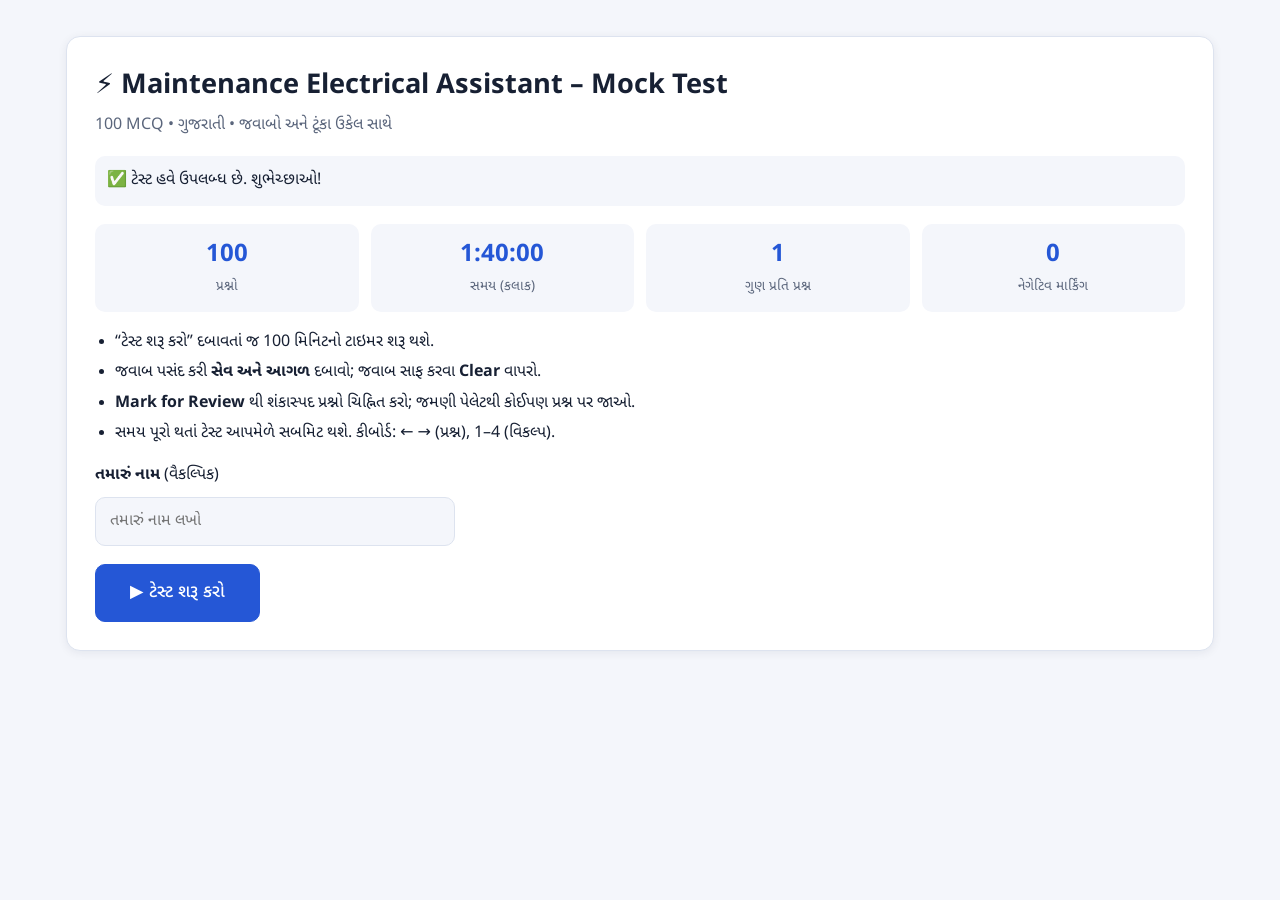
==== commit 79e36f58: "web complete" ====
--- a/index.html
+++ b/index.html
@@ -1,8 +1,268 @@
-<!doctype html><html lang="gu"><head><meta charset="utf-8"><meta name="viewport" content="width=device-width,initial-scale=1">
-<title>GETCO પરીક્ષા તૈયારી – ઇલેક્ટ્રિકલ વિઝ્યુઅલ લેબ</title><link rel="stylesheet" href="style.css"></head><body>
-<header><h1>GETCO પરીક્ષા તૈયારી</h1><p>ઇલેક્ટ્રિકલ વિઝ્યુઅલ લેબ · કરંટનો પ્રવાહ જુઓ, સ્લાઇડર બદલો, અસર સમજો</p></header>
-<div class="wrap"><nav id="nav" aria-label="વિષયો"></nav><main>
-<h2 id="ti"></h2><p id="tx"></p><div class="tabs"><button data-t="lab" class="on">🔬 પ્રયોગ</button><button data-t="th">📘 સિદ્ધાંત</button><button data-t="fm">∑ સૂત્રો અને ગ્રાફ</button></div><div id="lab"><canvas id="sc" width="600" height="300"></canvas>
-<p class="hint">સ્લાઇડર ખેંચો → પીળા ટપકાં (કરંટ) અને બલ્બ બદલાશે; નીચે ▲▼ બતાવે છે કે શું વધ્યું/ઘટ્યું. ચિત્ર પર ક્લિક પણ કરી શકાય.</p>
-<div id="ct"></div><div class="out" id="out"></div></div><div id="th" hidden></div><div id="fm" hidden></div></main></div>
-<script src="topics.js"></script><script src="theory.js"></script><script src="data.js"></script><script src="engine.js"></script></body></html>
+<!DOCTYPE html>
+<html lang="gu"><head><meta charset="utf-8">
+<meta name="viewport" content="width=device-width, initial-scale=1, viewport-fit=cover">
+<title>Maintenance Electrical Assistant – Mock Test</title>
+<link href="https://fonts.googleapis.com/css2?family=Noto+Sans+Gujarati:wght@400;500;700&display=swap" rel="stylesheet">
+<style>
+:root{color-scheme:light;--bg:#f4f6fb;--card:#fff;--tx:#172033;--mut:#5b667c;--bd:#dde3ef;--pri:#2557d6;--priT:#fff;--ok:#12805c;--okB:#dff5ec;--bad:#c62f3a;--badB:#fde6e8;--warn:#b26a00;--warnB:#fff1d6;--rev:#7c3aed;--revB:#efe6fd;--sh:0 2px 10px rgba(20,30,60,.07);box-sizing:border-box;padding-top:env(safe-area-inset-top,0px);padding-bottom:env(safe-area-inset-bottom,0px)}
+*{box-sizing:border-box}html{scroll-padding-top:env(safe-area-inset-top,0px)}
+body{margin:0;background:var(--bg);color:var(--tx);font-family:'Noto Sans Gujarati',system-ui,-apple-system,'Segoe UI',sans-serif;line-height:1.6}
+button{font:inherit;cursor:pointer}
+.hide{display:none!important}
+.wrap{max-width:1180px;margin:0 auto;padding:16px}
+.card{background:var(--card);border:1px solid var(--bd);border-radius:14px;box-shadow:var(--sh)}
+.btn{border:1px solid var(--bd);background:var(--card);color:var(--tx);padding:10px 18px;border-radius:10px;font-weight:500;transition:.15s}
+.btn:hover{border-color:var(--pri)}.btn:disabled{opacity:.45;cursor:not-allowed}
+.btn.pri{background:var(--pri);color:var(--priT);border-color:var(--pri)}
+.btn.rev{background:var(--revB);color:var(--rev);border-color:var(--rev)}
+.btn.bad{color:var(--bad);border-color:var(--bad)}
+.btn.big{padding:14px 34px;font-size:1.1rem}
+/* start */
+#start .card{padding:28px;margin-top:20px}
+#start h1{margin:0 0 4px;font-size:1.7rem}.sub{color:var(--mut);margin:0 0 18px}
+.stats{display:grid;grid-template-columns:repeat(auto-fit,minmax(130px,1fr));gap:12px;margin:18px 0}
+.stat{background:var(--bg);border-radius:10px;padding:12px;text-align:center}.stat b{display:block;font-size:1.5rem;color:var(--pri)}.stat span{color:var(--mut);font-size:.85rem}
+#start ul{padding-left:20px;color:var(--tx)}#start li{margin:5px 0}
+input#nm{width:100%;max-width:360px;padding:11px 14px;border:1px solid var(--bd);border-radius:10px;background:var(--bg);color:var(--tx);font:inherit;margin:8px 0 18px}
+/* test */
+.top{position:sticky;top:env(safe-area-inset-top,0px);z-index:5;background:var(--card);border-bottom:1px solid var(--bd);display:flex;align-items:center;justify-content:space-between;gap:10px;padding:10px 16px;flex-wrap:wrap}
+.top h2{margin:0;font-size:1rem}
+.timer{font-variant-numeric:tabular-nums;font-weight:700;font-size:1.3rem;padding:6px 16px;border-radius:10px;background:var(--okB);color:var(--ok)}
+.timer.low{background:var(--warnB);color:var(--warn)}.timer.crit{background:var(--badB);color:var(--bad);animation:bl 1s infinite}
+@keyframes bl{50%{opacity:.55}}
+.layout{display:grid;grid-template-columns:1fr 310px;gap:16px;margin-top:16px}
+@media(max-width:860px){.layout{grid-template-columns:1fr}}
+.q{padding:22px}.qh{display:flex;justify-content:space-between;color:var(--mut);font-size:.9rem;margin-bottom:10px}
+.qt{font-size:1.15rem;font-weight:500;margin:0 0 16px;white-space:pre-line}
+.opt{display:flex;gap:12px;align-items:flex-start;width:100%;text-align:left;padding:13px 14px;margin:9px 0;border:1.5px solid var(--bd);border-radius:11px;background:var(--card);color:var(--tx)}
+.opt:hover{border-color:var(--pri)}
+.opt .k{flex:none;width:30px;height:30px;border-radius:50%;border:1.5px solid var(--bd);display:grid;place-items:center;font-weight:700;font-size:.9rem}
+.opt.sel{border-color:var(--pri);background:color-mix(in srgb,var(--pri) 10%,var(--card))}.opt.sel .k{background:var(--pri);color:var(--priT);border-color:var(--pri)}
+.opt.ok{border-color:var(--ok);background:var(--okB)}.opt.ok .k{background:var(--ok);color:var(--priT);border-color:var(--ok)}
+.opt.no{border-color:var(--bad);background:var(--badB)}.opt.no .k{background:var(--bad);color:var(--priT);border-color:var(--bad)}
+.acts{display:flex;flex-wrap:wrap;gap:10px;margin-top:18px;padding-top:16px;border-top:1px solid var(--bd)}.acts .sp{flex:1}
+.pal{padding:16px;align-self:start;position:sticky;top:calc(70px + env(safe-area-inset-top,0px))}
+.pal h3{margin:0 0 10px;font-size:1rem}
+.grid{display:grid;grid-template-columns:repeat(5,1fr);gap:7px}
+.n{aspect-ratio:1;border:1.5px solid var(--bd);border-radius:9px;background:var(--card);color:var(--tx);font-weight:600;font-size:.9rem;padding:0}
+.n.ans{background:var(--ok);color:var(--priT);border-color:var(--ok)}.n.seen{background:var(--badB);border-color:var(--bad);color:var(--bad)}
+.n.mk{background:var(--rev);color:var(--priT);border-color:var(--rev)}.n.cur{outline:3px solid var(--pri);outline-offset:1px}
+.n.c{background:var(--ok);color:var(--priT);border-color:var(--ok)}.n.w{background:var(--bad);color:var(--priT);border-color:var(--bad)}.n.s{background:var(--bg);color:var(--mut)}
+.leg{display:flex;flex-wrap:wrap;gap:8px 14px;margin:14px 0;font-size:.8rem;color:var(--mut)}.leg i{display:inline-block;width:12px;height:12px;border-radius:3px;margin-right:5px;vertical-align:-1px;border:1.5px solid var(--bd)}
+/* modal */
+.ov{position:fixed;inset:0;background:rgba(5,10,25,.6);display:grid;place-items:center;z-index:20;padding:16px}
+.md{padding:24px;max-width:440px;width:100%}.md h3{margin:0 0 8px}.md .r{display:flex;justify-content:flex-end;gap:10px;margin-top:18px}
+.sum{display:grid;grid-template-columns:1fr 1fr;gap:6px 12px;margin:12px 0}.sum span{color:var(--mut)}
+/* result */
+.hero{padding:26px;display:flex;gap:28px;align-items:center;flex-wrap:wrap;margin-top:16px}
+.ring{--p:0;width:150px;height:150px;border-radius:50%;background:conic-gradient(var(--ok) calc(var(--p)*1%),var(--bd) 0);display:grid;place-items:center}
+.ring div{width:118px;height:118px;border-radius:50%;background:var(--card);display:grid;place-items:center;text-align:center;line-height:1.15}.ring b{font-size:2rem}.ring small{color:var(--mut)}
+.kp{display:grid;grid-template-columns:repeat(auto-fit,minmax(120px,1fr));gap:12px;flex:1;min-width:260px}
+.kp .stat b{color:var(--tx)}.kp .g b{color:var(--ok)}.kp .r b{color:var(--bad)}.kp .y b{color:var(--warn)}
+.sec{padding:20px;margin-top:16px}.sec h3{margin:0 0 12px}
+.bars{display:grid;gap:12px}.bar .l{display:flex;justify-content:space-between;font-size:.9rem;margin-bottom:4px}.tr{height:12px;border-radius:8px;background:var(--bd);overflow:hidden}.tr i{display:block;height:100%}
+.tabs{display:flex;gap:8px;flex-wrap:wrap;margin-bottom:14px}.tabs .btn.on{background:var(--pri);color:var(--priT);border-color:var(--pri)}
+.rq{padding:18px;margin-bottom:14px}.rq .qt{font-size:1.05rem}
+.tag{display:inline-block;padding:2px 10px;border-radius:20px;font-size:.8rem;font-weight:600;margin-left:8px}.tag.c{background:var(--okB);color:var(--ok)}.tag.w{background:var(--badB);color:var(--bad)}.tag.s{background:var(--warnB);color:var(--warn)}
+.note{background:var(--warnB);color:var(--warn);padding:10px 14px;border-radius:10px;font-size:.9rem;margin-top:8px}
+.opt.static{cursor:default}
+</style></head><body>
+
+<section id="start" class="wrap"><div class="card">
+<h1>⚡ Maintenance Electrical Assistant – Mock Test</h1>
+<p class="sub">100 MCQ • ગુજરાતી • જવાબો અને ટૂંકા ઉકેલ સાથે</p><div id="avail" class="stat" style="margin:0 0 14px;text-align:left"></div>
+<div class="stats"><div class="stat"><b>100</b><span>પ્રશ્નો</span></div><div class="stat"><b>1:40:00</b><span>સમય (કલાક)</span></div><div class="stat"><b>1</b><span>ગુણ પ્રતિ પ્રશ્ન</span></div><div class="stat"><b>0</b><span>નેગેટિવ માર્કિંગ</span></div></div>
+<ul>
+<li>“ટેસ્ટ શરૂ કરો” દબાવતાં જ 100 મિનિટનો ટાઇમર શરૂ થશે.</li>
+<li>જવાબ પસંદ કરી <b>સેવ અને આગળ</b> દબાવો; જવાબ સાફ કરવા <b>Clear</b> વાપરો.</li>
+<li><b>Mark for Review</b> થી શંકાસ્પદ પ્રશ્નો ચિહ્નિત કરો; જમણી પેલેટથી કોઈપણ પ્રશ્ન પર જાઓ.</li>
+<li>સમય પૂરો થતાં ટેસ્ટ આપમેળે સબમિટ થશે. કીબોર્ડ: ← → (પ્રશ્ન), 1–4 (વિકલ્પ).</li>
+</ul>
+<label for="nm"><b>તમારું નામ</b> (વૈકલ્પિક)</label><br>
+<input id="nm" placeholder="તમારું નામ લખો" maxlength="40"><br>
+<button class="btn pri big" id="go" disabled>▶ ટેસ્ટ શરૂ કરો</button>
+</div></section>
+
+<section id="test" class="hide">
+<div class="top"><h2>Maintenance Electrical Assistant</h2><div class="timer" id="tm">01:40:00</div><button class="btn pri" id="sub">Submit Test</button></div>
+<div class="wrap"><div class="layout">
+<div class="card q" id="qc"></div>
+<aside class="card pal"><h3>પ્રશ્ન પેલેટ</h3><div class="grid" id="pg"></div>
+<div class="leg"><span><i style="background:var(--ok)"></i>જવાબ આપ્યો</span><span><i style="background:var(--badB);border-color:var(--bad)"></i>જવાબ નથી</span><span><i style="background:var(--rev)"></i>Review</span><span><i></i>ન જોયો</span></div>
+<div class="sum" id="ps"></div></aside>
+</div></div></section>
+
+<section id="res" class="hide wrap"></section>
+<div id="modal" class="ov hide"><div class="card md" id="mb"></div></div>
+
+<script>
+const RAW=`પ્રતિરોધનું SI એકમ શું છે?|વોલ્ટ|ઓહ્મ|વોટ|ફેરાડ|2|પ્રતિરોધ (R) નું એકમ ઓહ્મ (Ω) છે. વોલ્ટ=વોલ્ટેજ, વોટ=પાવર, ફેરાડ=કેપેસિટન્સ.
+ટ્રાન્સફોર્મરમાં ઊર્જા સ્થાનાંતરણ કયા સિદ્ધાંત પર આધારિત છે?|ઇલેક્ટ્રોસ્ટેટિક ઇન્ડક્શન|ઇલેક્ટ્રોમેગ્નેટિક ઇન્ડક્શન|મ્યુચ્યુઅલ કેપેસિટન્સ|ડાયરેક્ટ કન્ડક્શન|2|બદલાતા ફ્લક્સથી બીજી કોઇલમાં EMF પ્રેરાય છે (ફેરાડેનો નિયમ) – મ્યુચ્યુઅલ ઇન્ડક્શન.
+Direct Measurement Methodનું ઉદાહરણ કયું છે?|વર્નિયર દ્વારા લંબાઈ માપવી|મલ્ટિમીટર વડે વોલ્ટેજ અને કરંટ માપવો|વ્હીટસ્ટોન બ્રિજ વડે પ્રતિરોધ માપવો|CRO વડે તરંગાકૃતિનું વિશ્લેષણ કરવું|1|રાશિને સીધી પ્રમાણિત માપપટ્ટી/સાધન સાથે સરખાવવી એ ડાયરેક્ટ મેથડ છે; આપેલ ચાવી મુજબ વર્નિયર.
+ડિજિટલ મલ્ટિમીટરનો મુખ્ય લાભ શું છે?|ઓછી ચોકસાઈ|વધુ ચોકસાઈ અને સરળ વાંચન|વધુ વીજ વપરાશ|માત્ર AC માપે છે|2|ડિજિટલ ડિસ્પ્લેથી સીધું આંકડાકીય વાંચન મળે છે, parallax error નથી, ચોકસાઈ વધુ.
+અર્થિંગનો મુખ્ય હેતુ શું છે?|વોલ્ટેજ વધારવો|કરંટ ઘટાડવો|વીજ આંચકાથી સુરક્ષા આપવી|શક્તિ વધારવી|3|લીકેજ/ફોલ્ટ કરંટને ધરતીમાં વાળી માણસ અને સાધનને સુરક્ષિત રાખે છે.
+Moving Iron Instrument દ્વારા કયા પ્રકારનો કરંટ માપી શકાય છે?|માત્ર AC|માત્ર DC|AC અને DC બંને|માત્ર RF સિગ્નલ|3|MI સાધનનું ડિફ્લેક્શન I² ના પ્રમાણમાં હોવાથી ધ્રુવીયતા પર આધારિત નથી – AC અને DC બંને માપે.
+અલ્ટરનેટરનું પાવર ફેક્ટર સુધારવા માટે શું વપરાય છે?|ઇન્ડક્ટર|રેઝિસ્ટર|કેપેસિટર|ટ્રાન્સફોર્મર|3|ઇન્ડક્ટિવ લોડનો લેગિંગ કરંટ કેપેસિટર (લીડિંગ કરંટ) વડે સરભર થાય છે.
+ટ્રાન્સફોર્મરમાં કોર લોસ મુખ્યત્વે કયા કારણે થાય છે?|કોપર લોસ|મિકેનિકલ ઘર્ષણ|એડી કરંટ લોસ અને હિસ્ટેરિસિસ લોસ|લોડ રેઝિસ્ટન્સ|3|કોર લોસ = એડી કરંટ + હિસ્ટેરિસિસ લોસ (લોડથી સ્વતંત્ર). કોપર લોસ વાઇન્ડિંગમાં થાય.
+સ્ટ્રીટ લાઇટિંગમાં સામાન્ય રીતે કયું કનેક્શન ઉપયોગમાં લેવાય છે?|સીરિઝ કનેક્શન|પેરેલલ કનેક્શન|મિક્સ કનેક્શન|ઓપન સર્કિટ|2|પેરેલલમાં દરેક લાઇટને પૂરો વોલ્ટેજ મળે અને એક બળે તો બીજી ચાલુ રહે.
+જો રેઝિસ્ટન્સ સ્થિર રહે અને કરંટ બમણો થાય, તો વોલ્ટેજ શું થશે?|એ જ રહેશે|બમણું થશે|અડધું થશે|શૂન્ય થશે|2|V = IR; R સ્થિર, I બમણો ⇒ V બમણો.
+ઘરેલું વાયરિંગમાં ડિસ્ટ્રિબ્યુશન બોર્ડમાં MCB સાથે કયું ઉપકરણ સામાન્ય રીતે લગાવવામાં આવે છે?|ટ્રાન્સફોર્મર|RCCB|ઇન્ડક્ટર|કેપેસિટર|2|MCB ઓવરલોડ/શોર્ટ સામે, RCCB અર્થ લીકેજ સામે રક્ષણ આપે છે.
+Star-Delta Starterનો મુખ્ય હેતુ શું છે?|ગતિ વધારવી|પ્રારંભિક કરંટ ઘટાડવો|વોલ્ટેજ વધારવું|આવર્તન વધારવી|2|સ્ટાર માં ફેઝ વોલ્ટેજ 1/√3 થતાં સ્ટાર્ટિંગ કરંટ DOLના લગભગ 1/3 થાય.
+એક Resistive Heater 1.5 kW પાવર વાપરે છે. જો તે 4 કલાક ચાલે, તો ઊર્જા વપરાશ કેટલો થશે?|8 kWh|6 kWh|3.8 kWh|4 kWh|2|E = P × t = 1.5 × 4 = 6 kWh.
+ડી.સી. મોટરમાં એડજસ્ટેબલ રેઝિસ્ટન્સનું મુખ્ય કાર્ય શું છે?|ઘર્ષણ ઘટાડવું|કુલિંગ સિસ્ટમ|ફિલ્ડ કરંટ ઘટાડવો|લુબ્રિકેશન|3|ફિલ્ડ રિઓસ્ટેટ ફિલ્ડ કરંટ બદલી ફ્લક્સ/સ્પીડ નિયંત્રિત કરે (આપેલ ચાવી મુજબ).
+સર્કિટ બ્રેકર ક્યારે ઓપરેટ થાય છે?|ફોલ્ટ કન્ડિશનમાં|નોર્મલ લોડ કન્ડિશનમાં|નો-લોડ કન્ડિશનમાં|ફ્રિક્વન્સી બદલવામાં|1|ફોલ્ટ (ઓવરકરંટ/શોર્ટ) થતાં રિલે સિગ્નલથી બ્રેકર ટ્રિપ થઈ સર્કિટ તોડે છે.
+મ્યુનિસિપલ કોર્પોરેશનની આવકનો મુખ્ય સ્ત્રોત કયો છે?|આવકવેરો|મિલકત વેરો (Property Tax)|GST|કસ્ટમ ડ્યુટી|2|સ્થાનિક સંસ્થાની મુખ્ય આવક મિલકત વેરો છે; આવકવેરો/GST/કસ્ટમ કેન્દ્ર-રાજ્યને મળે.
+લાઇટનિંગ એરેસ્ટરનો મુખ્ય હેતુ શું છે?|વોલ્ટેજ રેગ્યુલેશન|ઓવરવોલ્ટેજ પ્રોટેક્શન|ફ્રિક્વન્સી કંટ્રોલ|કરંટ માપવું|2|વીજળી/સ્વિચિંગ સર્જને ધરતીમાં વાળી સાધનોને ઓવરવોલ્ટેજથી બચાવે.
+વિદ્યુત ઊર્જાનું સૂત્ર કયું છે?|E = Pt|E = IR|E = V/R|E = I²|1|ઊર્જા = પાવર × સમય.
+ડી.સી. મોટરના પેરેલલ ઓપરેશન માટે જરૂરી મુખ્ય શરત કઈ છે?|સમાન વોલ્ટેજ, ફ્રિક્વન્સી અને ફેઝ સિક્વન્સ|સમાન ઘર્ષણ પ્રકાર|સમાન કુલિંગ સિસ્ટમ|સમાન kVA રેટિંગ|1|આપેલ ચાવી મુજબ A. (નોંધ: ફ્રિક્વન્સી/ફેઝ સિક્વન્સ ખરેખર અલ્ટરનેટરના પેરેલલ ઓપરેશનની શરતો છે.)
+DOL Starterમાં Overload Relayનું કાર્ય શું છે?|વોલ્ટેજ વધારવું|મોટરને ઓવરલોડથી સુરક્ષા આપવી|ગતિ વધારવી|આવર્તન નિયંત્રિત કરવું|2|વધુ કરંટ લાંબો સમય રહે તો રિલે ટ્રિપ થઈ મોટરને બળતી બચાવે.
+કયા કેબલનો ઉપયોગ RF સિગ્નલ માટે થાય છે?|PVC Cable|Coaxial Cable|VIR Cable|TRS Cable|2|કોએક્સિયલ કેબલ શિલ્ડેડ હોવાથી હાઈ-ફ્રિક્વન્સી/RF સિગ્નલ માટે યોગ્ય.
+એક નોડમાં ત્રણ કરંટ પ્રવેશે છે: 2 A, 3 A અને X. જો બહાર નીકળતો કરંટ 6 A હોય, તો X કેટલો હશે?|1 A|2 A|3 A|6 A|1|KCL: અંદર = બહાર ⇒ 2+3+X = 6 ⇒ X = 1 A.
+અલ્ટરનેટરની ફ્રિક્વન્સી કયા પર આધારિત છે?|સ્પીડ અને પોલની સંખ્યા પર|વોલ્ટેજ પર|કરંટ પર|રેઝિસ્ટન્સ પર|1|f = P·N/120.
+ડી.સી. મોટરમાં પ્રારંભિક કરંટ નિયંત્રિત કરવા માટે શું વપરાય છે?|સ્ટેપ બેરિંગ|કંટ્રોલ રેઝિસ્ટન્સ|ગ્રીસ બેરિંગ|વોટર બેરિંગ|2|સ્ટાર્ટિંગમાં Eb=0 હોવાથી કરંટ ખૂબ વધે; સ્ટાર્ટર રેઝિસ્ટન્સ શ્રેણીમાં જોડી મર્યાદિત કરાય.
+ફ્યુઝ વાયર સામાન્ય રીતે કયા ધાતુથી બનેલો હોય છે?|એલ્યુમિનિયમ|સ્ટીલ|ટીન-લેડ એલોય|કોપર|3|ટીન-લેડ એલોયનું ગલનબિંદુ નીચું હોવાથી વધુ કરંટે ઝડપથી ઓગળે.
+એક 400 V મોટરનું ફુલ-લોડ કરંટ 60 A છે. જો હાલ કરંટ 30 A હોય, તો મોટરની સ્થિતિ શું કહેવાય?|નોર્મલ|ઓવરલોડ|અન્ડરલોડ|કંટ્રોલ અન્ડરલોડિંગ|2|આપેલ ચાવી B છે. ⚠ નોંધ: 30 A < 60 A ફુલ-લોડ, એટલે તકનીકી રીતે અન્ડરલોડ (C) વધુ સાચું લાગે.
+શક્તિ ગુણાંક (Power Factor) = 1 હોય ત્યારે સર્કિટ કેવી હોય છે?|સંપૂર્ણ પ્રતિરોધક|સંપૂર્ણ ઇન્ડક્ટિવ|સંપૂર્ણ કેપેસિટિવ|મિશ્રિત|1|PF = cosφ = 1 ⇒ φ = 0°, કરંટ-વોલ્ટેજ સમકક્ષ ⇒ શુદ્ધ રેઝિસ્ટિવ.
+વિદ્યુત અકસ્માત ટાળવા માટે સૌપ્રથમ શું કરવું જોઈએ?|વાયરને સ્પર્શ કરવો|મુખ્ય વીજ પુરવઠો બંધ કરવો|ફ્યુઝ બદલવો|મોટર ખોલવી|2|કામ પહેલાં સપ્લાય બંધ (isolate) કરવો એ પ્રથમ સુરક્ષા પગલું.
+શન્ટનો ઉપયોગ મુખ્યત્વે શા માટે થાય છે?|વોલ્ટમીટરની રેન્જ વધારવા|એમીટરની રેન્જ વધારવા|વોટમીટરની ચોકસાઈ વધારવા|આવર્તન માપવા|2|શન્ટ (ઓછો R) એમીટરને સમાંતર જોડાય, વધારાનો કરંટ વાળે ⇒ રેન્જ વધે. (વોલ્ટમીટર માટે મલ્ટિપ્લાયર.)
+ઇન્સ્યુલેટેડ સાધનોનો ઉપયોગ શા માટે કરવામાં આવે છે?|ઝડપ વધારવા|વીજ આંચકાથી બચવા|વજન ઘટાડવા|ખર્ચ ઘટાડવા|2|ઇન્સ્યુલેશન હાથ અને જીવંત ભાગ વચ્ચે અવરોધ બને છે.
+વિદ્યુત શક્તિ માપવાનું સૂત્ર કયું છે?|P = VI|P = V/I|P = I/R|P = VR|1|DC પાવર P = V × I (= I²R = V²/R).
+Star-Delta Starter સામાન્ય રીતે કયા પ્રકારના મોટર માટે વપરાય છે?|Single Phase Motor|Slip Ring Motor|Three Phase Squirrel Cage Induction Motor|Universal Motor|3|સ્ટેટરના 6 ટર્મિનલ બહાર હોય તેવી 3-ફેઝ સ્ક્વિરલ કેજ મોટરમાં વપરાય.
+કિર્ચોફનો પ્રવાહ નિયમ (KCL) કયા સિદ્ધાંત પર આધારિત છે?|ઊર્જા સંરક્ષણ|વોલ્ટેજ સંરક્ષણ|પાવર સંરક્ષણ|વિદ્યુતભાર સંરક્ષણ|4|નોડમાં ચાર્જ જમા થતો નથી ⇒ અંદર આવતો = બહાર જતો કરંટ. (KVL ઊર્જા સંરક્ષણ પર.)
+LOTO (Lock Out Tag Out) પ્રક્રિયાનો મુખ્ય હેતુ શું છે?|મશીનની ઝડપ વધારવી|જાળવણી દરમિયાન અકસ્માત અટકાવવો|વીજળી બચાવવી|ઉત્પાદન વધારવું|2|મેઇન્ટેનન્સ વખતે મશીન અચાનક ચાલુ ન થાય તે માટે લોક અને ટેગ લગાવાય.
+ઇન્ડસ્ટ્રિયલ વાયરિંગમાં કેબલ ટ્રેનો ઉપયોગ શા માટે થાય છે?|કેબલને સપોર્ટ અને વ્યવસ્થિત રાખવા|વોલ્ટેજ નિયંત્રણ કરવા|ફ્રિક્વન્સી બદલવા|પાવર ફેક્ટર સુધારવા|1|કેબલ ટ્રે કેબલનો ભાર ઝીલે, ગોઠવણી અને ઠંડક આપે.
+ઓહ્મનો નિયમ કોના સંબંધને દર્શાવે છે?|શક્તિ અને ઊર્જા|વોલ્ટેજ, કરંટ અને પ્રતિરોધ|આવર્તન અને સમય|ચાર્જ અને દબાણ|2|V = IR (તાપમાન સ્થિર હોય ત્યારે).
+મોટર પ્રિવેન્ટિવ મેઇન્ટેનન્સમાં બેરિંગ ફેરવવા અથવા ચકાસવા માટે શું જરૂરી છે?|વોલ્ટેજ રેગ્યુલેશન|યોગ્ય લુબ્રિકેશન|ફ્રિક્વન્સી કંટ્રોલ|લોડ ઘટાડવો|2|યોગ્ય ગ્રીસ/ઓઇલ ઘસારો અને ગરમી ઘટાડી બેરિંગની આવરદા વધારે.
+વોલ્ટમીટરનું આંતરિક પ્રતિરોધ કેવું હોવું જોઈએ?|ખૂબ ઓછું|ખૂબ વધારે|શૂન્ય|મધ્યમ|2|સમાંતર જોડાતું હોવાથી સર્કિટમાંથી ઓછો કરંટ ખેંચે તે માટે R ખૂબ ઊંચો.
+Multiplierનો ઉપયોગ કયા સાધનમાં થાય છે?|એમીટર|વોલ્ટમીટર|વોટમીટર|મલ્ટિમીટર|2|વોલ્ટમીટર સાથે શ્રેણીમાં ઊંચો R જોડી વોલ્ટેજ રેન્જ વધારાય.
+Holding Contactનો ઉપયોગ શા માટે થાય છે?|રિલે બંધ કરવા|Start Push Button છોડ્યા પછી પણ Contactor ON રાખવા|ફ્યુઝ બચાવવા|મોટરની ગતિ ઘટાડવા|2|Contactorનો NO ઓક્ઝિલરી સંપર્ક Start બટનને સમાંતર હોઈ સીલ-ઇન (latch) કરે.
+RCCBનું મુખ્ય કાર્ય શું છે?|વોલ્ટેજ નિયંત્રિત કરવું|અર્થ લીકેજથી સુરક્ષા આપવી|કરંટ વધારવો|શક્તિ વધારવી|2|ફેઝ અને ન્યુટ્રલ કરંટનો તફાવત (લીકેજ) મિલીએમ્પ સ્તરે ઓળખી ટ્રિપ થાય.
+પ્લેટ અર્થિંગ માટે પ્લેટ સામાન્ય રીતે કયા મટિરિયલની બનેલી હોય છે?|એલ્યુમિનિયમ|કોપર અથવા ગેલ્વેનાઇઝ્ડ આયર્ન|લેડ|સિલ્વર|2|કોપર (કે GI) પ્લેટ જમીનમાં દાટાય – સારી વાહકતા અને કાટ-પ્રતિકાર.
+વીજ આગ બુઝાવવા માટે કયા પ્રકારનું અગ્નિશામક યોગ્ય છે?|પાણી|CO₂ અગ્નિશામક|રેતી|ફોમ|2|CO₂ બિન-વાહક છે અને અવશેષ છોડતું નથી; પાણી/ફોમ વાહક હોવાથી જોખમી.
+ઊર્જા વપરાશ માપવા માટે કયું સાધન વપરાય છે?|વોલ્ટમીટર|એમીટર|એનર્જી મીટર|ઓહ્મમીટર|3|એનર્જી મીટર kWh માં ઊર્જા નોંધે છે.
+Star-Delta Starterમાં Timerનો ઉપયોગ શા માટે થાય છે?|ગતિ વધારવા|Starથી Deltaમાં આપમેળે બદલવા|કરંટ માપવા|વોલ્ટેજ ઘટાડવા|2|સેટ સમય (મોટર સ્પીડ પકડે) પછી ટાઇમર સ્ટારથી ડેલ્ટા ચેન્જઓવર કરે.
+મ્યુનિસિપલ કોર્પોરેશનનું મુખ્ય કાર્ય શું છે?|રાજ્યનું શાસન|સ્થાનિક સ્વરાજ્ય અને નાગરિક સેવાઓ પૂરી પાડવી|સંસદ ચલાવવી|ન્યાય આપવો|2|શહેરમાં પાણી, સફાઈ, રસ્તા, સ્ટ્રીટ લાઇટ જેવી સેવાઓ આપવી.
+અર્થિંગ સિસ્ટમમાં 'ટચ પોટેન્શિયલ' શું દર્શાવે છે?|બે ફેઝ વચ્ચેનું વોલ્ટેજ|બે કન્ડક્ટર વચ્ચેનું વોલ્ટેજ|હાથ અને ગ્રાઉન્ડ વચ્ચેનું વોલ્ટેજ|બે ટ્રાન્સફોર્મર વચ્ચેનું વોલ્ટેજ|3|ફોલ્ટ વખતે ઉપકરણને સ્પર્શતા હાથ અને પગ/જમીન વચ્ચે લાગતો વોલ્ટેજ.
+ડિસ્ટ્રિબ્યુશન ટ્રાન્સફોર્મરમાં સામાન્ય રીતે કયા પ્રકારનું ટ્રાન્સફોર્મર હોય છે?|સ્ટેપ-અપ ટ્રાન્સફોર્મર|આઇસોલેશન ટ્રાન્સફોર્મર|ઓટો ટ્રાન્સફોર્મર|સ્ટેપ-ડાઉન ટ્રાન્સફોર્મર|4|ડિસ્ટ્રિબ્યુશનમાં 11 kV/22 kV ને 415/230 V માં ઉતારાય ⇒ સ્ટેપ-ડાઉન.
+જો 230 V સપ્લાયમાં વ્યક્તિને વીજ આંચકો લાગે તો પ્રથમ સહાય શું છે?|પાણી રેડવું|લાકડાના અથવા ઇન્સ્યુલેટેડ સાધનથી વ્યક્તિને અલગ કરવી|ધક્કો મારવો|કપડાં ખેંચવા|2|પહેલા સપ્લાય બંધ કરો, ન થાય તો બિન-વાહક (લાકડું/ઇન્સ્યુલેટેડ) સાધનથી છૂટો પાડો; સીધો સ્પર્શ ન કરો.
+DOL Starter મુખ્યત્વે કયા મોટર માટે વપરાય છે?|મોટા ઇન્ડક્શન મોટર|નાના સાઇઝના ઇન્ડક્શન મોટર|DC મોટર|સર્વો મોટર|2|DOLમાં સ્ટાર્ટિંગ કરંટ 6–8 ગણો હોવાથી માત્ર નાની મોટર માટે.
+હિસ્ટેરિસિસ નુકસાન ઘટાડવા માટે ટ્રાન્સફોર્મર કોર કયા મટિરિયલથી બનાવવામાં આવે છે?|હાઈ રેઝિસ્ટન્સ વાઇન્ડિંગ|લેમિનેટેડ કોર|સિલિકોન સ્ટીલ કોર|ફ્રિક્વન્સી વધારવી|3|સિલિકોન સ્ટીલનો હિસ્ટેરિસિસ લૂપ નાનો ⇒ ઓછો લોસ. (લેમિનેશન એડી કરંટ ઘટાડે.)
+DC જનરેટરમાં ઉત્પન્ન થતો Induced EMF કયા નિયમ પર આધારિત છે?|કિર્ચોફનો નિયમ|લેન્ઝનો નિયમ|ઓહ્મનો નિયમ|ફેરાડેનો વિદ્યુતચુંબકીય પ્રેરણાનો નિયમ|4|e = −dΦ/dt; કન્ડક્ટર ફ્લક્સ કાપે ત્યારે EMF પ્રેરાય.
+મલ્ટિમીટર વડે શું માપી શકાય?|માત્ર વોલ્ટેજ|માત્ર કરંટ|માત્ર પ્રતિરોધ|વોલ્ટેજ, કરંટ અને પ્રતિરોધ|4|મલ્ટિમીટર = V, I, R (AVO મીટર) માપે.
+ટ્રાન્સફોર્મરમાં ઓઇલની એસિડિટી વધારે હોય, તો શું અસર થાય છે?|ઇન્સ્યુલેશન ખરાબ થાય|કાર્યક્ષમતા વધે|કુલિંગ સુધરે|વોલ્ટેજ રેગ્યુલેશન સારું થાય|1|એસિડ/સ્લજ ઇન્સ્યુલેશન અને વાઇન્ડિંગને નુકસાન કરે.
+Star-Delta Starterમાં Delta Contactors કેટલા હોય છે?|1|2|3|4|3|આપેલ ચાવી C. ⚠ નોંધ: સામાન્ય રીતે Main, Star, Delta – એમ 3 કોન્ટેક્ટર હોય, Delta contactor 1 હોય.
+DC મોટરમાં ટોર્ક કોના પર આધારિત છે?|વોલ્ટેજ પર|કરંટ અને ફ્લક્સ પર|રેઝિસ્ટન્સ પર|સ્પીડ પર|2|T ∝ Φ·Ia.
+અલ્ટરનેટરમાં આઇસોલેટર ક્યારે ઓપરેટ થાય છે?|લોડ સાથે|નો-લોડ કન્ડિશનમાં|ફોલ્ટ કન્ડિશન સમયે|ફ્રિક્વન્સી બદલવાના સમયે|2|આઇસોલેટર આર્ક-બુઝાવવાની ક્ષમતા વગરનું હોવાથી માત્ર નો-લોડ/ઓફ-લોડ ખોલાય.
+ટ્રાન્સમિશન લાઇનમાં 'રેગ્યુલેશન ઇફેક્ટ' મુખ્યત્વે ક્યારે જોવા મળે છે?|હેવી લોડ કન્ડિશનમાં|નો-લોડ અથવા લાઇટ લોડ કન્ડિશનમાં|બેલેન્સ્ડ લોડ કન્ડિશનમાં|શોર્ટ કન્ડિશનમાં|2|આપેલ ચાવી મુજબ B (નો-લોડ/લાઇટ લોડે વોલ્ટેજ વધવાનો ફેરેન્ટી ઇફેક્ટ સંદર્ભ).
+ઇલેક્ટ્રિકલ કામ દરમિયાન કયા સુરક્ષા સાધનોનો ઉપયોગ કરવો જોઈએ?|રબરના હાથમોજાં|કપાસના હાથમોજાં|ચામડાના હાથમોજાં|કોઈપણ હાથમોજાં|1|રબર (ઇન્સ્યુલેટિંગ) ગ્લોવ્ઝ વીજ આંચકાથી રક્ષણ આપે.
+વોલ્ટમીટર પરિપથમાં કેવી રીતે જોડાય છે?|શ્રેણીમાં|સમાંતરમાં|ખુલ્લા પરિપથમાં|અર્થિંગ સાથે|2|વોલ્ટેજ બે બિંદુ વચ્ચે માપાય ⇒ સમાંતર; એમીટર શ્રેણીમાં.
+વિદ્યુત ઊર્જા સામાન્ય રીતે કયા એકમમાં માપવામાં આવે છે?|kWh|વોલ્ટ|એમ્પિયર|ઓહ્મ|1|વ્યાવહારિક એકમ kWh (1 યુનિટ).
+MCBનું પૂર્ણ સ્વરૂપ શું છે?|Main Circuit Board|Mini Circuit Breaker|Miniature Circuit Breaker|Main Control Breaker|3|MCB = Miniature Circuit Breaker.
+સ્વિચગિયર સિસ્ટમમાં 'બસબાર'નું કાર્ય શું છે?|પાવર ફેક્ટર સુધારવું|વોલ્ટેજ નિયંત્રણ કરવું|ફ્રિક્વન્સી બદલવી|કરંટ વહન કરવો|4|બસબાર કોપર/એલ્યુમિનિયમની પટ્ટી છે જે ઘણા ફીડરો વચ્ચે કરંટ વહેંચે/વહન કરે.
+પ્રિન્ટેડ પરિપથોમાં ઇન્સ્યુલેશન રેઝિસ્ટન્સ ટેસ્ટ કયા ઉપકરણથી કરવામાં આવે છે?|મલ્ટિમીટર|મેગર|એમીટર|વોલ્ટમીટર|2|મેગર (મેગોહ્મમીટર) ઊંચા DC વોલ્ટેજ (500 V/1 kV) આપી ઇન્સ્યુલેશન R માપે.
+સ્ટ્રીટ લાઇટિંગમાં 'લક્સ' શું માપે છે?|વોલ્ટેજ|પાવર|કરંટ|પ્રકાશની તીવ્રતા|4|લક્સ = lumen/m² – સપાટી પરની પ્રકાશની તીવ્રતા (illuminance).
+20 Ω પ્રતિરોધમાં 2 A પ્રવાહ વહેતો હોય તો શક્તિ કેટલી હશે?|20 W|40 W|80 W|100 W|3|P = I²R = 2² × 20 = 80 W.
+Relay મુખ્યત્વે કયા સિદ્ધાંત પર કાર્ય કરે છે?|ઇલેક્ટ્રોમેગ્નેટિક સિદ્ધાંત|ગરમી|પ્રકાશ|દબાણ|1|કોઇલ ઊર્જિત થતાં ચુંબકીય બળથી આર્મેચર ખેંચાઈ સંપર્ક બદલે.
+શોર્ટ સર્કિટિંગમાં ઇન્સ્યુલેશન ટેસ્ટ કયા ઉપકરણથી કરવામાં આવે છે?|એમીટર|મેગર|મલ્ટિમીટર|વોલ્ટમીટર|3|આપેલ ચાવી C. (શોર્ટ/કન્ટિન્યુઇટી ચકાસણી મલ્ટિમીટરથી; ઊંચા ઇન્સ્યુલેશન માટે મેગર.)
+ટ્રાન્સમિશન લાઇનમાં 'સ્કિન ઇફેક્ટ' કયા પરિસ્થિતિમાં વધારે જોવા મળે છે?|લો ફ્રિક્વન્સી|હાઈ ફ્રિક્વન્સી|DC સપ્લાય|બેલેન્સ્ડ લોડ|2|ફ્રિક્વન્સી વધે તેમ AC કરંટ કન્ડક્ટરની સપાટી તરફ ખેંચાય; DCમાં નહીં.
+1 kWh બરાબર કેટલા જૂલ થાય?|3.6 × 10⁶ J|360 J|3600 J|36,000 J|1|1 kWh = 1000 W × 3600 s = 3.6×10⁶ J.
+આર્મેચર રિએક્શન સુધારવાનો મુખ્ય લાભ શું છે?|ઓછી કિંમત|ઊર્જા લોસમાં ઘટાડો અને સ્થિર કામગીરી|સરળ ઇન્સ્ટોલેશન|ઓછી જગ્યા|2|કમ્પેન્સેશન/ઇન્ટરપોલથી સ્પાર્કિંગ અને ફ્લક્સ વિકૃતિ ઘટે ⇒ સ્થિર કામગીરી.
+100 V પરિપથમાં 5 A પ્રવાહ વહેતો હોય તો પ્રતિરોધ કેટલો હશે?|10 Ω|20 Ω|25 Ω|50 Ω|2|R = V/I = 100/5 = 20 Ω.
+નીચેનામાંથી કયા પદાર્થની વિદ્યુત વાહકતા વધારે છે?|એલ્યુમિનિયમ|તાંબું|લોખંડ|સીસું|2|આપેલ વિકલ્પોમાં તાંબાનો વિશિષ્ટ અવરોધ સૌથી ઓછો ⇒ વાહકતા વધુ.
+નીચેનામાંથી કયો વિષય GPMC Act હેઠળ આવે છે?|જાહેર આરોગ્ય, સફાઈ અને પાણી પુરવઠો|વિદેશી વેપાર|સંરક્ષણ સેવા|વ્યાજદર|1|GPMC Act મહાનગરપાલિકાની ફરજો – આરોગ્ય, સફાઈ, પાણી, રસ્તા વગેરે.
+AC સર્કિટમાં ઇન્ડક્ટન્સ કરંટ વોલ્ટેજની સરખામણીમાં કેવી રીતે રહે છે?|આગળ રહે છે|પાછળ રહે છે (Lags)|સમાન રહે છે|શૂન્ય રહે છે|2|શુદ્ધ ઇન્ડક્ટરમાં કરંટ વોલ્ટેજથી 90° પાછળ (ELI). કેપેસિટરમાં આગળ (ICE).
+PMMC Instrument મુખ્યત્વે કયા પ્રકારનો કરંટ માપે છે?|AC|DC|AC અને DC બંને|ત્રણ-ફેઝ AC|2|કાયમી ચુંબક હોવાથી ડિફ્લેક્શન કરંટની દિશા પર આધારિત ⇒ માત્ર DC.
+ઘરેલું વાયરિંગમાં MCBનો મુખ્ય હેતુ શું છે?|વોલ્ટેજ નિયંત્રણ|ઓવરકરંટ પ્રોટેક્શન|ફ્રિક્વન્સી કંટ્રોલ|પાવર ફેક્ટર સુધારવું|2|MCB ઓવરલોડ અને શોર્ટ સર્કિટ (ઓવરકરંટ) સામે ટ્રિપ થાય.
+અલ્ટરનેટર કયા પ્રકારની વિદ્યુત શક્તિ ઉત્પન્ન કરે છે?|DC પાવર|AC પાવર|મિશ્ર પાવર|કોઈ નહીં|2|અલ્ટરનેટર = AC જનરેટર.
+ડી.સી. ઇન્ડક્શન મોટર સેલ્ફ સ્ટાર્ટ ન થવાનું મુખ્ય કારણ શું છે?|ઉચ્ચ સ્ટેટર રેઝિસ્ટન્સ પર|પલ્સેટિંગ ચુંબકીય ક્ષેત્ર|ઓછી ફ્રિક્વન્સી પર|ઉચ્ચ યાંત્રિક કરંટ પર|2|આપેલ ચાવી B. ⚠ નોંધ: સિંગલ-ફેઝ ઇન્ડક્શન મોટર પલ્સેટિંગ ફીલ્ડથી સેલ્ફ-સ્ટાર્ટ ન થાય; 'ડી.સી. ઇન્ડક્શન' શબ્દ ભૂલભર્યો જણાય.
+Interlockingનો મુખ્ય હેતુ શું છે?|બે Contactorsને એકસાથે ON થવાથી અટકાવવું|કરંટ વધારવો|વોલ્ટેજ ઘટાડવું|મોટરની ગતિ વધારવી|1|જેમ કે સ્ટાર અને ડેલ્ટા એકસાથે ચાલુ થાય તો શોર્ટ સર્કિટ થાય – તે અટકાવે.
+Control Circuit સામાન્ય રીતે કયા વોલ્ટેજ પર કાર્ય કરે છે?|Low Voltage|High Voltage|Extra High Voltage|Ultra High Voltage|1|કંટ્રોલ સર્કિટ સલામતી માટે લો વોલ્ટેજ (24 V/110 V/230 V) પર.
+DC મોટરમાં બેક EMF ક્યારે ઉત્પન્ન થાય છે?|મોટર બંધ હોય ત્યારે|મોટર ચાલતી વખતે|મોટર ઓવરલોડ હોય ત્યારે|મોટર નો-લોડ પર હોય ત્યારે|2|આર્મેચર ફરે ત્યારે ફ્લક્સ કપાવાથી પ્રેરિત EMF સપ્લાયનો વિરોધ કરે (Eb ∝ N).
+AC સર્કિટમાં ઇમ્પીડન્સ Z શું દર્શાવે છે?|માત્ર પ્રતિરોધ|માત્ર રિએક્ટન્સ|પ્રતિરોધ અને પ્રતિક્રિયાત્મક અવરોધનું સંયોજન|શક્તિ ગુણાંક|3|Z = √(R² + X²) – R અને Xનું સંયોજન.
+જો પ્રતિરોધ બમણો થાય અને વોલ્ટેજ સ્થિર રહે તો પ્રવાહ શું થશે?|બમણો થશે|અડધો થશે|ચાર ગણો થશે|બદલાશે નહીં|2|I = V/R ⇒ R બમણો તો I અડધો.
+બ્રેકડાઉન મેઇન્ટેનન્સની મુખ્ય ખામી શું છે?|ઓછો ખર્ચ|સરળ પ્લાનિંગ|વધુ ડાઉનટાઇમ|વધુ વિશ્વસનીયતા|3|ખરાબી થયા પછી સમારકામ થાય ⇒ અચાનક બંધ પડવું, ઉત્પાદન નુકસાન, વધુ ડાઉનટાઇમ.
+એમીટરનું આંતરિક પ્રતિરોધ કેવું હોવું જોઈએ?|ખૂબ વધારે|ખૂબ ઓછું|અનંત|મધ્યમ|2|શ્રેણીમાં જોડાતું હોવાથી સર્કિટનો કરંટ ન બદલે તે માટે R ખૂબ ઓછો (આદર્શ 0).
+શોર્ટ સર્કિટ થતા મુખ્યત્વે શું થાય છે?|કરંટ વધે|વોલ્ટેજ વધે|ફ્રિક્વન્સી ઘટે|રેઝિસ્ટન્સ વધે|1|R લગભગ શૂન્ય ⇒ I = V/R અત્યંત વધે.
+મ્યુનિસિપલ કોર્પોરેશનનો મુખ્ય વહીવટી અધિકારી કોણ છે?|મેયર|મ્યુનિસિપલ કમિશનર|કલેક્ટર|મુખ્યમંત્રી|2|કમિશનર વહીવટી વડા; મેયર ચૂંટાયેલા પ્રતિનિધિ/નાગરિક વડા.
+કેબલ ફોલ્ટ ટેસ્ટમાં 'મેગર'નો ઉપયોગ શા માટે થાય છે?|ઇન્સ્યુલેશન ચકાસવા|વોલ્ટેજ માપવા|કરંટ માપવા|ઇમ્પીડન્સ રેઝિસ્ટન્સ માપવા|1|મેગર ઊંચા DC વોલ્ટેજથી ઇન્સ્યુલેશન રેઝિસ્ટન્સ ચકાસે.
+GPMCનું સંપૂર્ણ નામ શું છે?|Gujarat Public Municipal Council|Gujarat Provincial Municipal Corporations Act|Gujarat Panchayat Municipal Code|Gujarat Public Management Committee|2|GPMC = Gujarat Provincial Municipal Corporations Act, 1949.
+AC સર્કિટમાં V = 230 V, I = 10 A અને PF = 0.9 હોય, તો Real Power કેટલી?|1800 W|2070 W|2300 W|2400 W|2|P = VI cosφ = 230 × 10 × 0.9 = 2070 W.
+NC Contactનો અર્થ શું છે?|Normally Connected|Normally Closed|Neutral Closed|New Contact|2|NC = Normally Closed (સામાન્ય સ્થિતિમાં બંધ સંપર્ક); NO = Normally Open.
+ઊર્જાનું SI એકમ શું છે?|વોટ|જૂલ|એમ્પિયર|વોલ્ટ|2|ઊર્જાનું SI એકમ જૂલ; વોટ = પાવર (J/s).
+500 W ઉપકરણ 4 કલાક ચાલે તો કેટલો ઊર્જા વપરાશ થશે?|0.5 kWh|1 kWh|2 kWh|4 kWh|3|E = 0.5 kW × 4 h = 2 kWh.
+સ્ટ્રીટ લાઇટિંગમાં વીજ બચત માટે કયું ઉપકરણ વપરાય છે?|કેપેસિટર|ટ્રાન્સફોર્મર|સ્માર્ટ સ્વિચ|ઓવરલોડ રિલે|3|સ્માર્ટ સ્વિચ/ટાઇમર/LDR જરૂર મુજબ લાઇટ ચાલુ-બંધ કરી ઊર્જા બચાવે.
+ઓપરેટર રિલેનું મુખ્ય કાર્ય શું છે?|વોલ્ટેજ માપવું|પાવર ફેક્ટર સુધારવું|ફ્રિક્વન્સી કંટ્રોલ કરવું|ફોલ્ટ કરંટ શોધવું|4|રિલે ફોલ્ટ કરંટ ઓળખી બ્રેકરને ટ્રિપ સિગ્નલ મોકલે.
+100 Ω નો રેઝિસ્ટર 20 V સપ્લાય સાથે જોડાય, તો કરંટ કેટલો હશે?|0.5 એમ્પિયર|2 એમ્પિયર|5 એમ્પિયર|0.2 એમ્પિયર|4|I = V/R = 20/100 = 0.2 A.
+અર્થિંગ રેઝિસ્ટન્સ સામાન્ય રીતે કેટલો ઓછો હોવો જોઈએ?|50 Ω|10 Ω|5 Ω|1 Ω અથવા તેનાથી ઓછો|4|આપેલ ચાવી મુજબ ≤ 1 Ω (મોટા સ્ટેશન/સબસ્ટેશન માટે). સામાન્ય ઇન્સ્ટોલેશનમાં વધુ મૂલ્ય પણ માન્ય.
+સર્કિટ બ્રેકર 'ટ્રિપિંગ કર્વ' શું દર્શાવે છે?|વોલ્ટેજ-કરંટ સંબંધ|કરંટ-સમય સંબંધ|પાવર-ફ્રિક્વન્સી સંબંધ|લોડ-વોલ્ટેજ સંબંધ|2|કરંટ કેટલો વધે ત્યારે કેટલા સમયમાં ટ્રિપ થશે તે દર્શાવતો આલેખ (B, C, D કર્વ).
+PPEનું પૂર્ણ સ્વરૂપ શું છે?|Personal Protection Equipment|Personal Protective Equipment|Power Protection Equipment|Personal Power Equipment|2|PPE = Personal Protective Equipment (હેલ્મેટ, ગ્લોવ્ઝ, શૂઝ વગેરે).`;
+const Q=RAW.split('\n').map(l=>{const p=l.split('|');return{q:p[0],o:p.slice(1,5),k:+p[5],s:p[6]}});
+const KEY=Q.map(x=>x.k);
+const START_AT=new Date('2026-11-21T14:00:00+05:30').getTime();
+const TOTAL=6000,N=Q.length;
+const $=id=>document.getElementById(id),L='ABCD';
+let ans=Array(N).fill(0),mk=Array(N).fill(false),seen=Array(N).fill(false),spent=Array(N).fill(0);
+let cur=0,left=TOTAL,iv=null,qStart=0,name='',done=false;
+const pad=n=>String(n).padStart(2,'0'),fmt=s=>pad(Math.floor(s/3600))+':'+pad(Math.floor(s%3600/60))+':'+pad(s%60);
+const fm=s=>s>=60?Math.floor(s/60)+'મિ '+pad(s%60)+'સે':s+'સે';
+const esc=s=>s.replace(/[&<>]/g,c=>({'&':'&amp;','<':'&lt;','>':'&gt;'}[c]));
+
+$('go').onclick=()=>{if(Date.now()<START_AT){gate();return}name=$('nm').value.trim();$('start').classList.add('hide');$('test').classList.remove('hide');
+  buildPal();show(0);const end=Date.now()+TOTAL*1000;
+  iv=setInterval(()=>{left=Math.max(0,Math.round((end-Date.now())/1000));tick();if(left<=0)finish(true)},500);tick();};
+
+function gate(){const d=START_AT-Date.now(),b=$('go'),a=$('avail');
+  if(d>0){b.disabled=true;const t=Math.ceil(d/1000),dd=Math.floor(t/86400);
+    a.innerHTML='🔒 ટેસ્ટ <b>21 નવેમ્બર 2026, બપોરે 2:00 વાગ્યે (IST)</b> પછી જ શરૂ થશે.<br>શરૂ થવામાં બાકી: <b>'+(dd?dd+' દિવસ ':'')+fmt(t%86400)+'</b>'}
+  else{b.disabled=false;a.innerHTML='✅ ટેસ્ટ હવે ઉપલબ્ધ છે. શુભેચ્છાઓ!'}}
+gate();const gv=setInterval(()=>{gate();if(Date.now()>=START_AT)clearInterval(gv)},1000);
+function tick(){const t=$('tm');t.textContent=fmt(left);t.className='timer'+(left<=300?' crit':left<=900?' low':'')}
+function leave(){spent[cur]+=Math.round((Date.now()-qStart)/1000)}
+function show(i){if(done)return;if(qStart)leave();cur=i;qStart=Date.now();seen[i]=true;draw()}
+function draw(){const q=Q[cur];
+  $('qc').innerHTML=`<div class="qh"><b>પ્રશ્ન ${cur+1} / ${N}</b><span>${mk[cur]?'🔖 Review માટે ચિહ્નિત':''}</span></div>
+  <p class="qt">${esc(q.q)}</p>`+q.o.map((o,k)=>`<button class="opt${ans[cur]==k+1?' sel':''}" data-k="${k+1}"><span class="k">${L[k]}</span><span>${esc(o)}</span></button>`).join('')+
+  `<div class="acts"><button class="btn" id="pv" ${cur==0?'disabled':''}>← પાછળ</button>
+  <button class="btn bad" id="cl">Clear</button><button class="btn rev" id="mr">${mk[cur]?'Unmark':'Mark for Review'}</button><span class="sp"></span>
+  <button class="btn pri" id="nx">${cur==N-1?'સેવ':'સેવ અને આગળ →'}</button></div>`;
+  document.querySelectorAll('.opt').forEach(b=>b.onclick=()=>{ans[cur]=ans[cur]==+b.dataset.k?0:+b.dataset.k;draw();upPal()});
+  $('pv').onclick=()=>show(cur-1);$('nx').onclick=()=>cur<N-1?show(cur+1):draw();
+  $('cl').onclick=()=>{ans[cur]=0;draw();upPal()};$('mr').onclick=()=>{mk[cur]=!mk[cur];draw();upPal()};upPal()}
+function buildPal(){$('pg').innerHTML=Q.map((_,i)=>`<button class="n" data-i="${i}">${i+1}</button>`).join('');
+  document.querySelectorAll('#pg .n').forEach(b=>b.onclick=()=>show(+b.dataset.i))}
+function counts(){const a=ans.filter(x=>x).length;return{a,r:mk.filter(x=>x).length,u:N-a}}
+function upPal(){document.querySelectorAll('#pg .n').forEach((b,i)=>{b.className='n'+(mk[i]?' mk':ans[i]?' ans':seen[i]?' seen':'')+(i==cur?' cur':'')});
+  const c=counts();$('ps').innerHTML=`<span>જવાબ આપ્યા</span><b>${c.a}</b><span>બાકી</span><b>${c.u}</b><span>Review</span><b>${c.r}</b>`}
+function modal(h){$('mb').innerHTML=h;$('modal').classList.remove('hide')}function close(){$('modal').classList.add('hide')}
+$('sub').onclick=()=>{const c=counts();modal(`<h3>ટેસ્ટ સબમિટ કરવો છે?</h3><div class="sum"><span>જવાબ આપ્યા</span><b>${c.a}</b><span>બાકી</span><b>${c.u}</b><span>Review ચિહ્નિત</span><b>${c.r}</b><span>બાકી સમય</span><b>${fmt(left)}</b></div><p style="color:var(--mut);margin:0">સબમિટ પછી જવાબ બદલી શકાશે નહીં.</p><div class="r"><button class="btn" id="mc">પાછા જાઓ</button><button class="btn pri" id="mo">હા, સબમિટ કરો</button></div>`);
+  $('mc').onclick=close;$('mo').onclick=()=>finish(false)};
+document.addEventListener('keydown',e=>{if(done||$('test').classList.contains('hide')||!$('modal').classList.contains('hide'))return;
+  if(e.key=='ArrowRight'&&cur<N-1)show(cur+1);else if(e.key=='ArrowLeft'&&cur>0)show(cur-1);else if('1234'.includes(e.key)&&e.key){ans[cur]=ans[cur]==+e.key?0:+e.key;draw()}});
+addEventListener('beforeunload',e=>{if(iv&&!done){e.preventDefault();e.returnValue=''}});
+
+function finish(auto){if(done)return;leave();done=true;clearInterval(iv);iv=null;close();
+  $('test').classList.add('hide');$('res').classList.remove('hide');scrollTo(0,0);result(auto)}
+let filter='all',R;
+function result(auto){
+  let c=0,w=0,s=0;const st=ans.map((a,i)=>!a?'s':a==KEY[i]?'c':'w');st.forEach(x=>x=='c'?c++:x=='w'?w++:s++);
+  const att=c+w,pct=Math.round(c/N*100),acc=att?Math.round(c/att*100):0,used=TOTAL-left;
+  const grade=pct>=80?'ઉત્કૃષ્ટ પ્રદર્શન 🏆':pct>=60?'સરસ પ્રયાસ 👍':pct>=40?'સરેરાશ – વધુ પ્રેક્ટિસની જરૂર':'વધુ તૈયારીની જરૂર – હાર ન માનો 💪';
+  const top=Q.map((_,i)=>i).sort((a,b)=>spent[b]-spent[a]).slice(0,5);
+  const bar=(l,v,col,extra='')=>`<div class="bar"><div class="l"><span>${l}</span><b>${v}${extra}</b></div><div class="tr"><i style="width:${v/N*100}%;background:${col}"></i></div></div>`;
+  $('res').innerHTML=`<div class="card hero" style="position:relative"><div class="ring" style="--p:${pct}"><div><span><b>${c}</b><small>/ ${N}</small></span></div></div>
+  <div style="flex:1;min-width:240px"><h2 style="margin:0">${name?esc(name)+', ':''}તમારું પરિણામ</h2><p style="margin:4px 0 14px;color:var(--mut)">${grade}${auto?' • સમય પૂરો થતાં આપમેળે સબમિટ':''}</p></div>
+  <div class="kp"><div class="stat g"><b>${c}</b><span>સાચા</span></div><div class="stat r"><b>${w}</b><span>ખોટા</span></div><div class="stat y"><b>${s}</b><span>છોડેલા</span></div><div class="stat"><b>${pct}%</b><span>સ્કોર</span></div><div class="stat"><b>${acc}%</b><span>ચોકસાઈ (Accuracy)</span></div><div class="stat"><b>${fm(used)}</b><span>વપરાયેલ સમય</span></div></div></div>
+  <div class="card sec"><h3>📊 વિશ્લેષણ</h3><div class="bars">${bar('સાચા',c,'var(--ok)')}${bar('ખોટા',w,'var(--bad)')}${bar('છોડેલા',s,'var(--warn)')}</div>
+  <p style="color:var(--mut);margin:14px 0 0">પ્રયાસ કરેલા ${att} પ્રશ્નોમાંથી ${c} સાચા. સરેરાશ સમય પ્રતિ પ્રશ્ન: <b>${fm(Math.round(used/N))}</b>. ${s>0?`${s} પ્રશ્નો છોડ્યા – બાકી પ્રશ્નો માટે યોગ્ય અનુમાન અજમાવો.`:'બધા પ્રશ્નોનો પ્રયાસ કર્યો – શાબાશ!'} ${w>c&&att?'ખોટા જવાબો વધુ છે – ખ્યાલો ફરી વાંચો.':''}</p>
+  <h4 style="margin:18px 0 8px">સૌથી વધુ સમય લીધેલા પ્રશ્નો</h4><div style="display:flex;gap:8px;flex-wrap:wrap">${top.map(i=>`<button class="btn" onclick="jump(${i})">પ્ર. ${i+1} • ${fm(spent[i])}</button>`).join('')}</div>
+  <h4 style="margin:18px 0 8px">પ્રશ્ન-વાર નકશો</h4><div class="grid" style="grid-template-columns:repeat(auto-fill,minmax(42px,1fr))">${st.map((x,i)=>`<button class="n ${x}" onclick="jump(${i})">${i+1}</button>`).join('')}</div></div>
+  <div class="card sec"><h3>📝 ઉત્તર સમીક્ષા (સાચા જવાબો સાથે)</h3><div class="tabs">${[['all','બધા'],['c','સાચા'],['w','ખોટા'],['s','છોડેલા']].map(([k,t])=>`<button class="btn tb" data-f="${k}">${t}</button>`).join('')}</div><div id="rv"></div></div>
+  <div style="text-align:center;margin:20px 0 40px"><button class="btn pri big" onclick="location.reload()">🔁 ફરી ટેસ્ટ આપો</button> <button class="btn big" onclick="print()">🖨 પ્રિન્ટ</button></div>`;
+  R=st;document.querySelectorAll('.tb').forEach(b=>b.onclick=()=>{filter=b.dataset.f;rev()});rev()}
+function rev(){document.querySelectorAll('.tb').forEach(b=>b.classList.toggle('on',b.dataset.f==filter));
+  $('rv').innerHTML=Q.map((q,i)=>{if(filter!='all'&&R[i]!=filter)return'';const tg={c:'સાચો',w:'ખોટો',s:'છોડેલો'}[R[i]];
+  return `<div class="card rq" id="rq${i}"><div class="qh"><b>પ્રશ્ન ${i+1}<span class="tag ${R[i]}">${tg}</span></b><span>⏱ ${fm(spent[i])}</span></div><p class="qt">${esc(q.q)}</p>`+
+  q.o.map((o,k)=>{const n=k+1,cl=n==KEY[i]?'ok':n==ans[i]?'no':'';return `<div class="opt static ${cl}"><span class="k">${L[k]}</span><span>${esc(o)}${n==KEY[i]?' ✔ <b>સાચો જવાબ</b>':''}${n==ans[i]&&n!=KEY[i]?' ✘ <b>તમારો જવાબ</b>':''}</span></div>`}).join('')+
+  `<div style="color:var(--mut);font-size:.9rem;margin-top:8px">સાચો જવાબ: <b>${L[KEY[i]-1]}</b> • તમારો જવાબ: <b>${ans[i]?L[ans[i]-1]:'—'}</b></div><div class="note" style="margin-top:10px;background:var(--okB);border-left:4px solid var(--ok);padding:9px 12px;border-radius:8px">💡 <b>ઉકેલ:</b> ${esc(q.s)}</div></div>`}).join('')||'<p style="color:var(--mut)">આ શ્રેણીમાં કોઈ પ્રશ્ન નથી.</p>'}
+function jump(i){filter='all';rev();document.getElementById('rq'+i).scrollIntoView({behavior:'smooth',block:'center'})}
+</script></body></html>
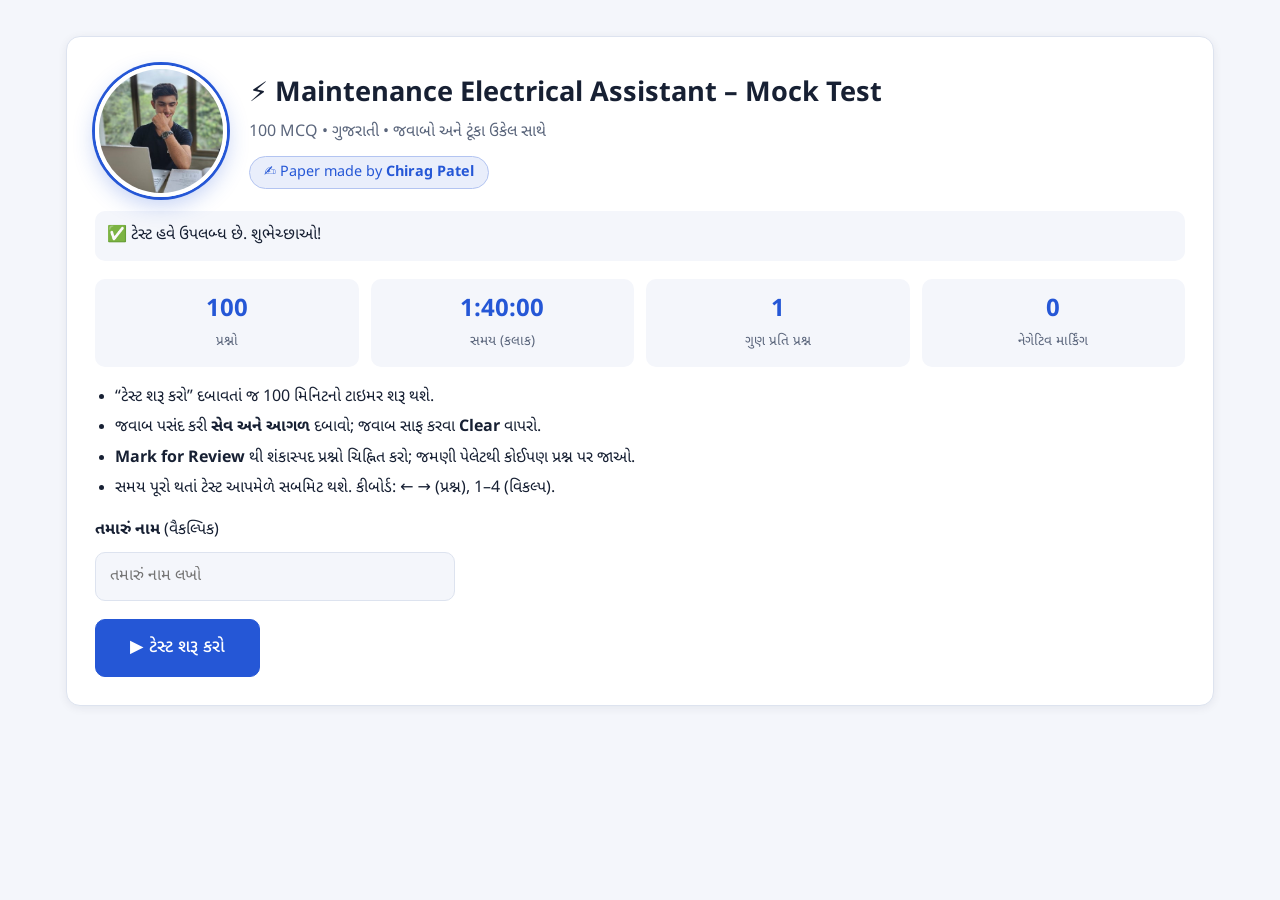
==== commit d96f7bdb: "web complete" ====
--- a/index.html
+++ b/index.html
@@ -66,11 +66,18 @@
 .tag{display:inline-block;padding:2px 10px;border-radius:20px;font-size:.8rem;font-weight:600;margin-left:8px}.tag.c{background:var(--okB);color:var(--ok)}.tag.w{background:var(--badB);color:var(--bad)}.tag.s{background:var(--warnB);color:var(--warn)}
 .note{background:var(--warnB);color:var(--warn);padding:10px 14px;border-radius:10px;font-size:.9rem;margin-top:8px}
 .opt.static{cursor:default}
+.brand{display:flex;gap:22px;align-items:center;flex-wrap:wrap;margin-bottom:6px}
+.brand h1{margin:0 0 4px!important}.brand .sub{margin:0 0 10px!important}
+.av{width:132px;height:132px;border-radius:50%;object-fit:cover;border:4px solid var(--card);box-shadow:0 0 0 3px var(--pri),0 8px 22px rgba(37,87,214,.28);flex:none}
+.by{display:inline-block;background:color-mix(in srgb,var(--pri) 10%,var(--card));color:var(--pri);border:1px solid color-mix(in srgb,var(--pri) 35%,var(--card));padding:4px 14px;border-radius:999px;font-size:.9rem}
+.cred{position:absolute;top:12px;right:16px;display:flex;align-items:center;gap:8px;color:var(--mut);font-size:.85rem}
+.cred img{width:34px;height:34px;border-radius:50%;object-fit:cover;box-shadow:0 0 0 2px var(--pri)}
+@media(max-width:560px){.brand{justify-content:center;text-align:center}.cred{position:static;width:100%;justify-content:flex-end}}
 </style></head><body>
 
 <section id="start" class="wrap"><div class="card">
-<h1>⚡ Maintenance Electrical Assistant – Mock Test</h1>
-<p class="sub">100 MCQ • ગુજરાતી • જવાબો અને ટૂંકા ઉકેલ સાથે</p><div id="avail" class="stat" style="margin:0 0 14px;text-align:left"></div>
+<div class="brand"><img class="av" src="[data-uri]" alt="Chirag Patel"><div><h1>⚡ Maintenance Electrical Assistant – Mock Test</h1><p class="sub">100 MCQ • ગુજરાતી • જવાબો અને ટૂંકા ઉકેલ સાથે</p><span class="by">✍️ Paper made by <b>Chirag Patel</b></span></div></div>
+<div id="avail" class="stat" style="margin:14px 0;text-align:left"></div>
 <div class="stats"><div class="stat"><b>100</b><span>પ્રશ્નો</span></div><div class="stat"><b>1:40:00</b><span>સમય (કલાક)</span></div><div class="stat"><b>1</b><span>ગુણ પ્રતિ પ્રશ્ન</span></div><div class="stat"><b>0</b><span>નેગેટિવ માર્કિંગ</span></div></div>
 <ul>
 <li>“ટેસ્ટ શરૂ કરો” દબાવતાં જ 100 મિનિટનો ટાઇમર શરૂ થશે.</li>
@@ -198,7 +205,8 @@
 PPEનું પૂર્ણ સ્વરૂપ શું છે?|Personal Protection Equipment|Personal Protective Equipment|Power Protection Equipment|Personal Power Equipment|2|PPE = Personal Protective Equipment (હેલ્મેટ, ગ્લોવ્ઝ, શૂઝ વગેરે).`;
 const Q=RAW.split('\n').map(l=>{const p=l.split('|');return{q:p[0],o:p.slice(1,5),k:+p[5],s:p[6]}});
 const KEY=Q.map(x=>x.k);
-const START_AT=new Date('2026-11-21T14:00:00+05:30').getTime();
+const START_AT=new Date('2026-11-21T14:00:00+05:30').getTime(); // 21 Nov 2026, 2:00 PM IST
+const IMG=document.querySelector('.av').src;
 const TOTAL=6000,N=Q.length;
 const $=id=>document.getElementById(id),L='ABCD';
 let ans=Array(N).fill(0),mk=Array(N).fill(false),seen=Array(N).fill(false),spent=Array(N).fill(0);
@@ -249,7 +257,7 @@
   const grade=pct>=80?'ઉત્કૃષ્ટ પ્રદર્શન 🏆':pct>=60?'સરસ પ્રયાસ 👍':pct>=40?'સરેરાશ – વધુ પ્રેક્ટિસની જરૂર':'વધુ તૈયારીની જરૂર – હાર ન માનો 💪';
   const top=Q.map((_,i)=>i).sort((a,b)=>spent[b]-spent[a]).slice(0,5);
   const bar=(l,v,col,extra='')=>`<div class="bar"><div class="l"><span>${l}</span><b>${v}${extra}</b></div><div class="tr"><i style="width:${v/N*100}%;background:${col}"></i></div></div>`;
-  $('res').innerHTML=`<div class="card hero" style="position:relative"><div class="ring" style="--p:${pct}"><div><span><b>${c}</b><small>/ ${N}</small></span></div></div>
+  $('res').innerHTML=`<div class="card hero" style="position:relative"><div class="cred"><img src="${IMG}" alt=""><span>Paper made by <b>Chirag Patel</b></span></div><div class="ring" style="--p:${pct}"><div><span><b>${c}</b><small>/ ${N}</small></span></div></div>
   <div style="flex:1;min-width:240px"><h2 style="margin:0">${name?esc(name)+', ':''}તમારું પરિણામ</h2><p style="margin:4px 0 14px;color:var(--mut)">${grade}${auto?' • સમય પૂરો થતાં આપમેળે સબમિટ':''}</p></div>
   <div class="kp"><div class="stat g"><b>${c}</b><span>સાચા</span></div><div class="stat r"><b>${w}</b><span>ખોટા</span></div><div class="stat y"><b>${s}</b><span>છોડેલા</span></div><div class="stat"><b>${pct}%</b><span>સ્કોર</span></div><div class="stat"><b>${acc}%</b><span>ચોકસાઈ (Accuracy)</span></div><div class="stat"><b>${fm(used)}</b><span>વપરાયેલ સમય</span></div></div></div>
   <div class="card sec"><h3>📊 વિશ્લેષણ</h3><div class="bars">${bar('સાચા',c,'var(--ok)')}${bar('ખોટા',w,'var(--bad)')}${bar('છોડેલા',s,'var(--warn)')}</div>
